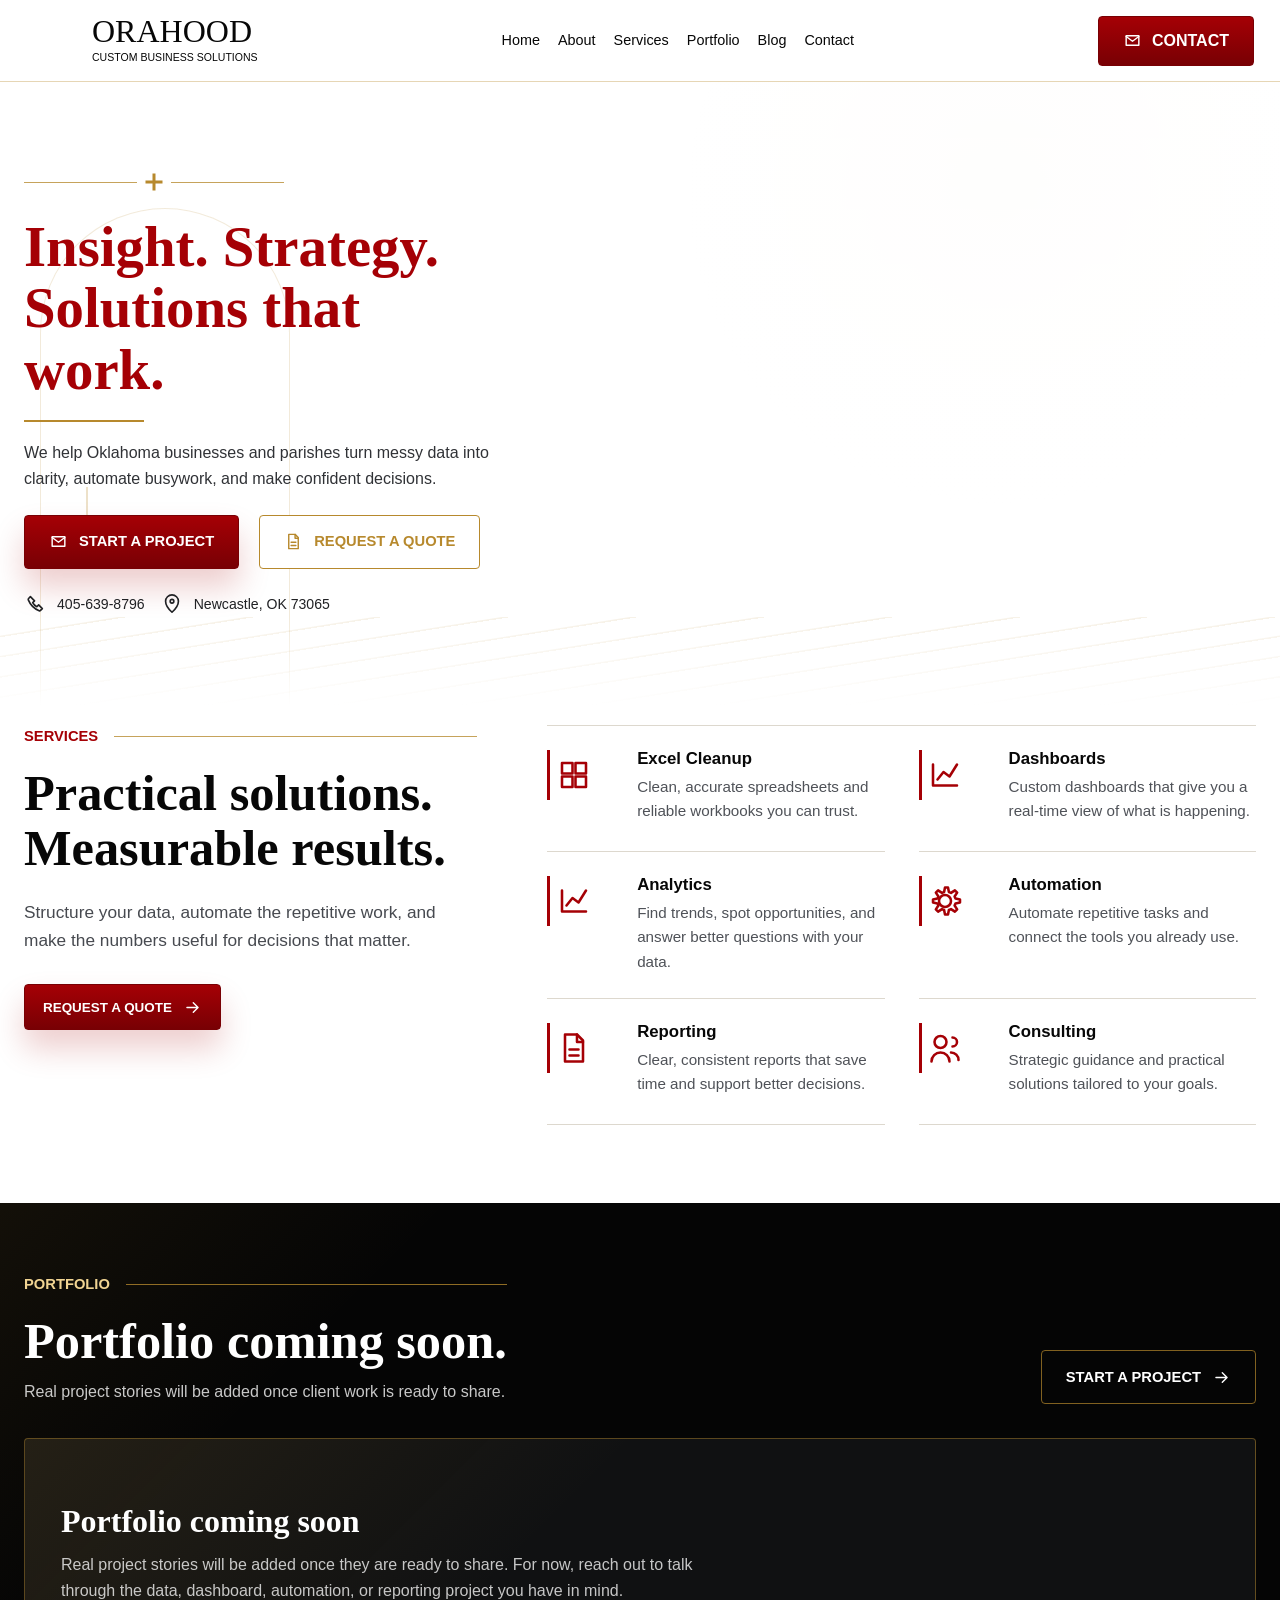
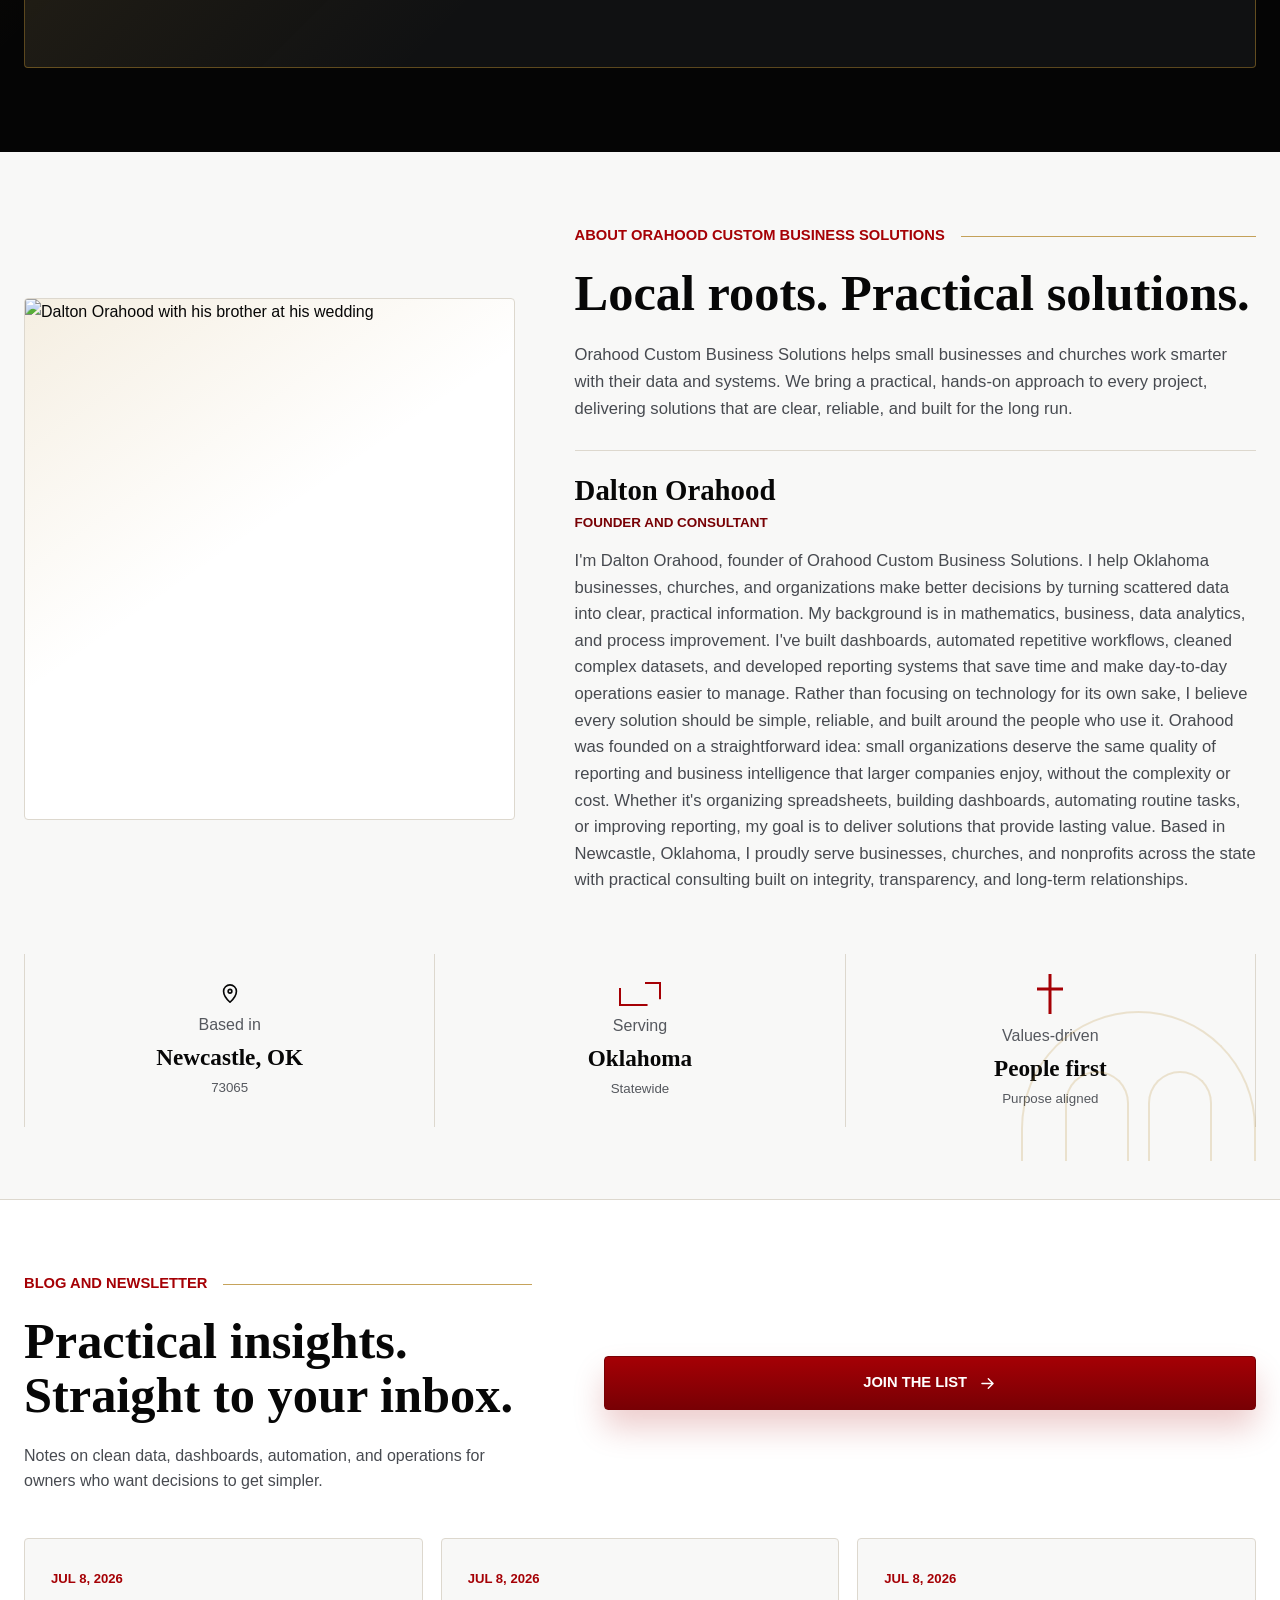
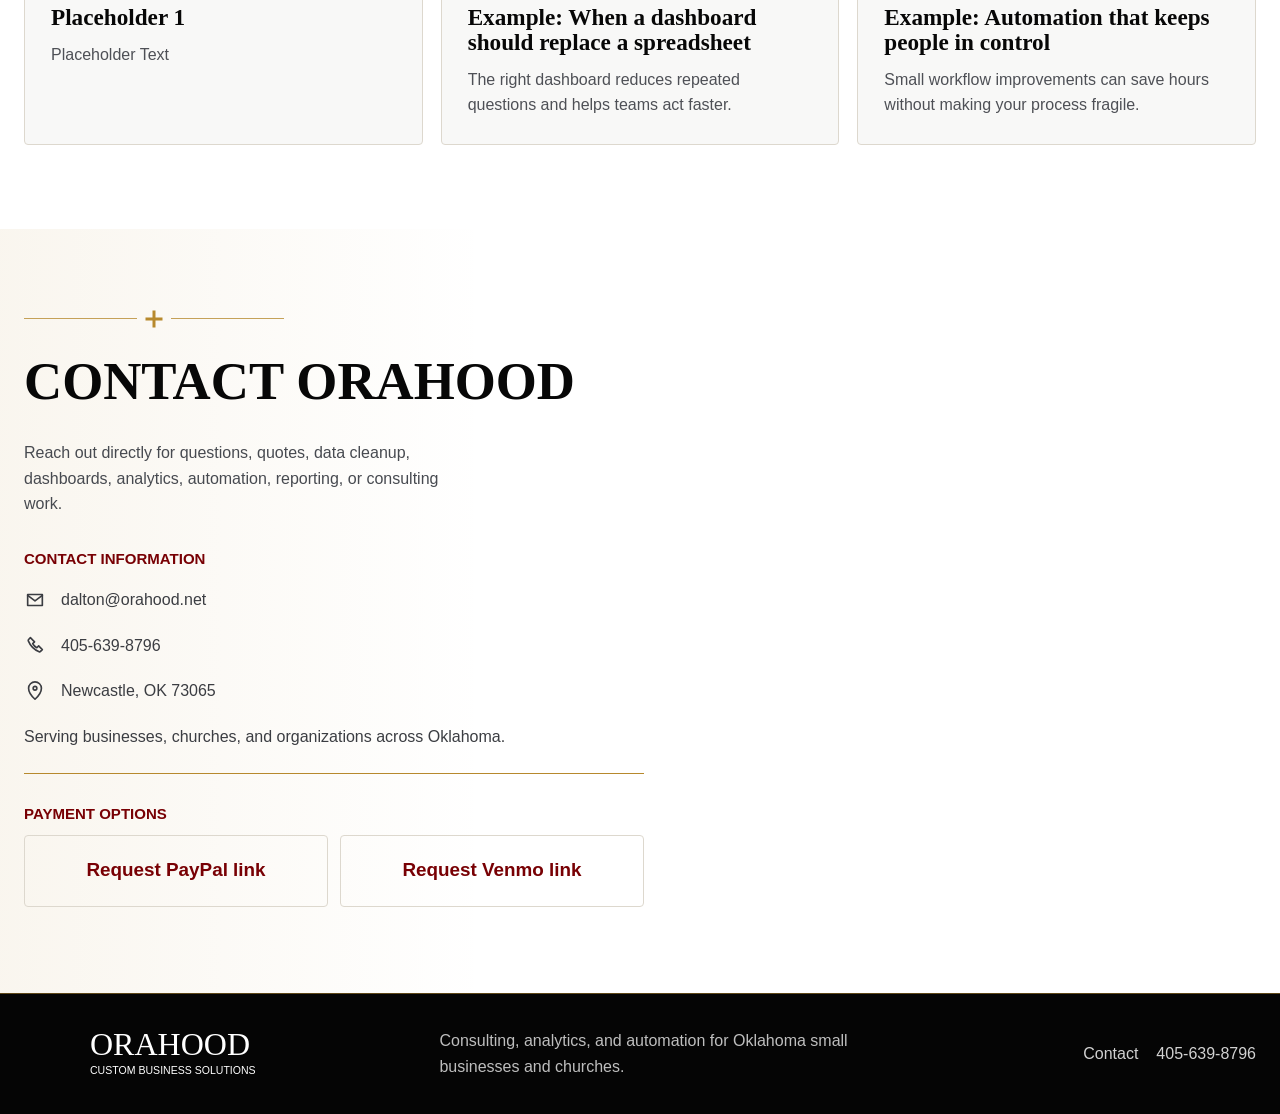
==== index.html @ d623a349 "Revise about section with new image and details Updated the about section to include a new image and" ====
<!doctype html>
<html lang="en">
  <head>
    <meta charset="utf-8">
    <meta name="viewport" content="width=device-width, initial-scale=1">
    <title>Orahood Custom Business Solutions</title>
    <meta
      name="description"
      content="Orahood Custom Business Solutions helps Oklahoma small businesses and parishes with Excel cleanup, dashboards, analytics, automation, and practical consulting."
    >
    <link rel="icon" type="image/png" href="orahood-logo.png">
    <link rel="stylesheet" href="styles.css">
  </head>
  <body>
    <svg class="icon-sprite" aria-hidden="true">
      <symbol id="icon-calendar" viewBox="0 0 24 24">
        <path d="M7 3v4M17 3v4M4 9h16M5 5h14a1 1 0 0 1 1 1v14a1 1 0 0 1-1 1H5a1 1 0 0 1-1-1V6a1 1 0 0 1 1-1Z"/>
      </symbol>
      <symbol id="icon-file" viewBox="0 0 24 24">
        <path d="M6 3h8l4 4v14H6V3Z"/>
        <path d="M14 3v5h4M9 13h6M9 17h6"/>
      </symbol>
      <symbol id="icon-mail" viewBox="0 0 24 24">
        <path d="M4 6h16v12H4V6Z"/>
        <path d="m4 7 8 6 8-6"/>
      </symbol>
      <symbol id="icon-phone" viewBox="0 0 24 24">
        <path d="M7 4 5 6c-.4.4-.5 1-.3 1.5 2.1 5.1 6.7 9.7 11.8 11.8.5.2 1.1.1 1.5-.3l2-2-4-4-2 2c-1.8-.9-3.6-2.7-4.5-4.5l2-2-4-4Z"/>
      </symbol>
      <symbol id="icon-map" viewBox="0 0 24 24">
        <path d="M12 21s7-6.3 7-12A7 7 0 0 0 5 9c0 5.7 7 12 7 12Z"/>
        <circle cx="12" cy="9" r="2"/>
      </symbol>
      <symbol id="icon-arrow" viewBox="0 0 24 24">
        <path d="M5 12h13M13 6l6 6-6 6"/>
      </symbol>
      <symbol id="icon-lock" viewBox="0 0 24 24">
        <path d="M7 10V8a5 5 0 0 1 10 0v2"/>
        <path d="M5 10h14v11H5V10Z"/>
      </symbol>
      <symbol id="icon-users" viewBox="0 0 24 24">
        <path d="M9 12a4 4 0 1 0 0-8 4 4 0 0 0 0 8ZM3 21a6 6 0 0 1 12 0"/>
        <path d="M17 11a3 3 0 1 0 0-6M16 15a5 5 0 0 1 5 5"/>
      </symbol>
      <symbol id="icon-chart" viewBox="0 0 24 24">
        <path d="M4 19V5M4 19h16"/>
        <path d="m7 15 4-5 4 3 5-8"/>
      </symbol>
      <symbol id="icon-grid" viewBox="0 0 24 24">
        <path d="M4 4h7v7H4V4ZM13 4h7v7h-7V4ZM4 13h7v7H4v-7ZM13 13h7v7h-7v-7Z"/>
      </symbol>
      <symbol id="icon-gear" viewBox="0 0 24 24">
        <path d="M12 8a4 4 0 1 0 0 8 4 4 0 0 0 0-8Z"/>
        <path d="M4 13v-2l3-.6.6-1.4-1.7-2.6 1.5-1.5L10 6.6l1.4-.6L12 3h2l.6 3 1.4.6 2.6-1.7 1.5 1.5L18.4 9l.6 1.4 3 .6v2l-3 .6-.6 1.4 1.7 2.6-1.5 1.5L16 17.4l-1.4.6-.6 3h-2l-.6-3-1.4-.6-2.6 1.7-1.5-1.5L7.6 15 7 13.6 4 13Z"/>
      </symbol>
    </svg>

    <header class="site-header" data-header>
      <a class="brand" href="#home" aria-label="Orahood Custom Business Solutions home">
        <span class="brand-mark" aria-hidden="true"></span>
        <span class="brand-text">
          <span class="brand-name" data-content="brand.name">Orahood</span>
          <span class="brand-subtitle" data-content="brand.subtitle">Custom Business Solutions</span>
        </span>
      </a>
      <button class="nav-toggle" type="button" aria-label="Open navigation" aria-expanded="false" aria-controls="primaryNav">
        <span></span>
        <span></span>
        <span></span>
      </button>
      <nav id="primaryNav" class="primary-nav" aria-label="Primary navigation">
        <a href="#home">Home</a>
        <a href="#about">About</a>
        <a href="#services">Services</a>
        <a href="#portfolio">Portfolio</a>
        <a href="#blog">Blog</a>
        <a href="#contact">Contact</a>
      </nav>
      <div class="header-actions">
        <a class="header-cta" href="mailto:dalton@orahood.net?subject=Orahood%20website%20inquiry">
          <svg><use href="#icon-mail"></use></svg>
          <span>Contact</span>
        </a>
      </div>
    </header>

    <main>
      <section id="home" class="hero section-anchor">
        <div class="hero-ornament" aria-hidden="true"></div>
        <div class="section-shell hero-shell">
          <div class="hero-copy">
            <div class="cross-rule" aria-hidden="true"><span></span></div>
            <h1><span data-content="hero.titleLead">Insight. Strategy. Solutions that </span><span class="accent-word" data-content="hero.titleAccent">work.</span></h1>
            <p data-content="hero.body">
              We help Oklahoma businesses and parishes turn messy data into clarity,
              automate busywork, and make confident decisions.
            </p>
            <div class="hero-actions">
              <a class="button button-primary" href="mailto:dalton@orahood.net?subject=Orahood%20website%20inquiry">
                <svg><use href="#icon-mail"></use></svg>
                <span>Start a project</span>
              </a>
              <a class="button button-secondary" href="mailto:dalton@orahood.net?subject=Orahood%20quote%20request">
                <svg><use href="#icon-file"></use></svg>
                <span>Request a quote</span>
              </a>
            </div>
            <div class="contact-strip" aria-label="Contact summary">
              <a href="tel:+14056398796" data-phone-link>
                <svg><use href="#icon-phone"></use></svg>
                <span data-content="contact.phone">405-639-8796</span>
              </a>
              <span>
                <svg><use href="#icon-map"></use></svg>
                <span data-content="contact.location">Newcastle, OK 73065</span>
              </span>
            </div>
          </div>

        </div>
      </section>

      <section id="services" class="services section-anchor">
        <div class="section-shell split-intro">
          <div>
            <div class="section-line">
              <span data-content="services.label">Services</span>
            </div>
            <h2 data-content="services.heading">Practical solutions. Measurable results.</h2>
            <p data-content="services.body">
              Structure your data, automate the repetitive work, and make the numbers
              useful for decisions that matter.
            </p>
            <a class="button button-primary compact" href="mailto:dalton@orahood.net?subject=Orahood%20quote%20request">
              <span>Request a quote</span>
              <svg><use href="#icon-arrow"></use></svg>
            </a>
          </div>
          <div id="servicesList" class="service-list" aria-live="polite"></div>
        </div>
      </section>

      <section id="portfolio" class="portfolio section-anchor">
        <div class="section-shell">
          <div class="portfolio-head">
            <div>
              <div class="section-line on-dark">
                <span data-content="portfolio.label">Portfolio</span>
              </div>
              <h2 data-content="portfolio.heading">Portfolio coming soon.</h2>
              <p data-content="portfolio.body">Real project stories will be added once client work is ready to share.</p>
            </div>
            <a class="button button-ghost-dark" href="mailto:dalton@orahood.net?subject=Orahood%20project%20inquiry">
              <span>Start a project</span>
              <svg><use href="#icon-arrow"></use></svg>
            </a>
          </div>
          <div id="portfolioList" class="portfolio-list" aria-live="polite"></div>
        </div>
      </section>

     <section id="about" class="about section-anchor">
  <div class="section-shell about-shell">
    <div class="about-media">
      <div class="about-photo-card has-image">
        <img src="./about-us.jpg" alt="Dalton Orahood with his brother at his wedding">
        <div class="about-photo-placeholder" data-photo-placeholder>
          <span data-content="about.imagePlaceholder">Portrait coming soon</span>
        </div>
      </div>
    </div>
          <div class="about-copy">
            <div class="section-line">
              <span data-content="about.label">About Orahood Custom Business Solutions</span>
            </div>
            <h2 data-content="about.heading">Local roots. Practical solutions.</h2>
            <p data-content="about.intro">
              Orahood Custom Business Solutions helps small businesses and churches work
              smarter with their data and systems. We bring a practical, hands-on approach
              to every project, delivering solutions that are clear, reliable, and built
              for the long run.
            </p>
            <div class="bio-panel">
              <h3 data-content="about.bioName">Dalton Orahood</h3>
              <strong data-content="about.bioTitle">Founder and consultant</strong>
              <p data-content="about.bio">
                I'm Dalton Orahood, founder of Orahood Custom Business Solutions. I help Oklahoma businesses, churches, and organizations make better decisions by turning scattered data into clear, practical information.
My background is in mathematics, business, data analytics, and process improvement. I've built dashboards, automated repetitive workflows, cleaned complex datasets, and developed reporting systems that save time and make day-to-day operations easier to manage. Rather than focusing on technology for its own sake, I believe every solution should be simple, reliable, and built around the people who use it.
Orahood was founded on a straightforward idea: small organizations deserve the same quality of reporting and business intelligence that larger companies enjoy, without the complexity or cost. Whether it's organizing spreadsheets, building dashboards, automating routine tasks, or improving reporting, my goal is to deliver solutions that provide lasting value.
Based in Newcastle, Oklahoma, I proudly serve businesses, churches, and nonprofits across the state with practical consulting built on integrity, transparency, and long-term relationships.
              </p>
            </div>
          </div>
          <div class="about-facts">
            <article>
              <svg><use href="#icon-map"></use></svg>
              <span data-content="about.factOneLabel">Based in</span>
              <strong data-content="about.factOneValue">Newcastle, OK</strong>
              <small data-content="about.factOneDetail">73065</small>
            </article>
            <article>
              <span class="ok-outline" aria-hidden="true"></span>
              <span data-content="about.factTwoLabel">Serving</span>
              <strong data-content="about.factTwoValue">Oklahoma</strong>
              <small data-content="about.factTwoDetail">Statewide</small>
            </article>
            <article>
              <span class="cross-icon" aria-hidden="true"></span>
              <span data-content="about.factThreeLabel">Values-driven</span>
              <strong data-content="about.factThreeValue">People first</strong>
              <small data-content="about.factThreeDetail">Purpose aligned</small>
            </article>
          </div>
          <div class="chapel-line" aria-hidden="true"></div>
        </div>
      </section>

      <section id="blog" class="blog section-anchor">
        <div class="section-shell blog-shell">
          <div class="blog-intro">
            <div class="section-line">
              <span data-content="blog.label">Blog and newsletter</span>
            </div>
            <h2 data-content="blog.heading">Practical insights. Straight to your inbox.</h2>
            <p data-content="blog.body">
              Notes on clean data, dashboards, automation, and operations for owners
              who want decisions to get simpler.
            </p>
          </div>
          <a class="button button-primary newsletter-link" href="mailto:dalton@orahood.net?subject=Orahood%20newsletter%20signup">
            <span>Join the list</span>
            <svg><use href="#icon-arrow"></use></svg>
          </a>
          <div id="blogList" class="blog-list" aria-live="polite"></div>
        </div>
      </section>

      <section id="contact" class="contact section-anchor">
        <div class="section-shell contact-shell">
          <div class="contact-heading">
            <div class="cross-rule" aria-hidden="true"><span></span></div>
            <h2>Contact Orahood</h2>
            <p>
              Reach out directly for questions, quotes, data cleanup, dashboards,
              analytics, automation, reporting, or consulting work.
            </p>
          </div>

          <div class="contact-grid simple-contact-grid">
            <aside class="contact-info">
              <h3 data-content="contact.infoTitle">Contact information</h3>
              <a href="mailto:dalton@orahood.net" data-email-link>
                <svg><use href="#icon-mail"></use></svg>
                <span data-content="contact.email">dalton@orahood.net</span>
              </a>
              <a href="tel:+14056398796" data-phone-link>
                <svg><use href="#icon-phone"></use></svg>
                <span data-content="contact.phone">405-639-8796</span>
              </a>
              <span>
                <svg><use href="#icon-map"></use></svg>
                <span data-content="contact.location">Newcastle, OK 73065</span>
              </span>
              <span class="statewide" data-content="contact.serviceArea">Serving businesses, churches, and organizations across Oklahoma.</span>
              <div class="payment-options">
                <h3 data-content="payment.heading">Payment options</h3>
                <a href="mailto:dalton@orahood.net?subject=PayPal%20payment%20link%20request">Request PayPal link</a>
                <a href="mailto:dalton@orahood.net?subject=Venmo%20payment%20link%20request">Request Venmo link</a>
              </div>
            </aside>
          </div>
        </div>
      </section>
    </main>

    <footer class="site-footer">
      <div class="section-shell footer-shell">
        <a class="brand footer-brand" href="#home">
          <span class="brand-mark" aria-hidden="true"></span>
          <span class="brand-text">
            <span class="brand-name" data-content="brand.name">Orahood</span>
            <span class="brand-subtitle" data-content="brand.subtitle">Custom Business Solutions</span>
          </span>
        </a>
        <p data-content="footer.text">Consulting, analytics, and automation for Oklahoma small businesses and churches.</p>
        <div class="footer-links">
          <a href="#contact">Contact</a>
          <a href="tel:+14056398796" data-phone-link data-content="contact.phone">405-639-8796</a>
        </div>
      </div>
    </footer>

    <script src="script.js"></script>
  </body>
</html>
---- styles.css ----
:root {
  --white: #ffffff;
  --paper: #f8f8f7;
  --ink: #070707;
  --muted: #606166;
  --soft: #ece9e2;
  --line: #ddd8ce;
  --red: #a50005;
  --red-dark: #780004;
  --gold: #b7892d;
  --gold-soft: #dbc189;
  --charcoal: #0d0f11;
  --shadow: 0 24px 60px rgba(8, 8, 8, 0.13);
  --serif: Georgia, "Times New Roman", serif;
  --sans: "Segoe UI", Arial, sans-serif;
  --header-height: 82px;
}

* {
  box-sizing: border-box;
}

html {
  scroll-behavior: smooth;
}

body {
  margin: 0;
  color: var(--ink);
  background: var(--white);
  font-family: var(--sans);
  font-size: 16px;
  line-height: 1.6;
  letter-spacing: 0;
}

body.nav-open {
  overflow: hidden;
}

img,
svg {
  display: block;
}

a {
  color: inherit;
  text-decoration: none;
}

button,
input,
select,
textarea {
  font: inherit;
  letter-spacing: 0;
}

button {
  cursor: pointer;
}

.icon-sprite {
  position: absolute;
  width: 0;
  height: 0;
  overflow: hidden;
}

.visually-hidden {
  position: absolute;
  width: 1px;
  height: 1px;
  padding: 0;
  margin: -1px;
  overflow: hidden;
  clip: rect(0, 0, 0, 0);
  white-space: nowrap;
  border: 0;
}

.hidden {
  display: none !important;
}

.section-shell {
  width: min(100% - 48px, 1380px);
  margin: 0 auto;
}

.section-anchor {
  scroll-margin-top: calc(var(--header-height) + 24px);
}

.site-header {
  position: sticky;
  top: 0;
  z-index: 50;
  min-height: var(--header-height);
  display: grid;
  grid-template-columns: auto 1fr auto;
  align-items: center;
  gap: 28px;
  padding: 12px 44px;
  background: rgba(255, 255, 255, 0.95);
  border-bottom: 1px solid rgba(183, 137, 45, 0.35);
  backdrop-filter: blur(18px);
}

.brand {
  display: inline-flex;
  align-items: center;
  gap: 14px;
  min-width: 0;
}

.brand-mark,
.login-logo {
  width: 52px;
  height: 52px;
  flex: 0 0 52px;
  background-image: url("assets/orahood-logo.png");
  background-repeat: no-repeat;
  background-size: 240% auto;
  background-position: center 8%;
}

.brand-text {
  display: grid;
  gap: 2px;
}

.brand-name {
  font-family: var(--serif);
  font-size: 2rem;
  line-height: 1;
  text-transform: uppercase;
}

.brand-subtitle {
  font-size: 0.66rem;
  color: var(--ink);
  text-transform: uppercase;
}

.primary-nav {
  display: flex;
  justify-content: center;
  align-items: center;
  gap: 32px;
  font-size: 0.95rem;
}

.primary-nav a {
  position: relative;
  padding: 10px 0;
}

.primary-nav .nav-login-link {
  display: none;
}

.primary-nav a::after {
  content: "";
  position: absolute;
  left: 0;
  right: 0;
  bottom: 5px;
  height: 2px;
  transform: scaleX(0);
  transform-origin: center;
  background: var(--red);
  transition: transform 160ms ease;
}

.primary-nav a:hover::after,
.primary-nav a.active::after {
  transform: scaleX(1);
}

.header-actions {
  display: inline-flex;
  align-items: center;
  justify-content: flex-end;
  gap: 12px;
}

.header-cta,
.header-login {
  display: inline-flex;
  align-items: center;
  justify-content: center;
  gap: 10px;
  min-height: 50px;
  padding: 0 24px;
  white-space: nowrap;
  border-radius: 4px;
  font-weight: 700;
  text-transform: uppercase;
}

.header-cta {
  color: var(--white);
  background: linear-gradient(180deg, var(--red), var(--red-dark));
  border: 1px solid var(--red-dark);
}

.header-login {
  color: var(--white);
  background: linear-gradient(180deg, #181a1d, #070707);
  border: 1px solid #070707;
}

.header-login.active-action {
  border-color: var(--gold);
}

.header-cta svg,
.header-login svg,
.nav-login-link svg,
.button svg {
  width: 19px;
  height: 19px;
  fill: none;
  stroke: currentColor;
  stroke-width: 1.8;
  stroke-linecap: round;
  stroke-linejoin: round;
}

.nav-toggle {
  display: none;
  width: 44px;
  height: 44px;
  padding: 0;
  border: 1px solid var(--line);
  border-radius: 4px;
  background: var(--white);
}

.nav-toggle span {
  width: 20px;
  height: 2px;
  display: block;
  margin: 5px auto;
  background: var(--ink);
}

.button {
  display: inline-flex;
  align-items: center;
  justify-content: center;
  gap: 11px;
  min-height: 54px;
  padding: 0 24px;
  border: 1px solid transparent;
  border-radius: 4px;
  font-size: 0.92rem;
  font-weight: 800;
  text-transform: uppercase;
  transition: transform 150ms ease, box-shadow 150ms ease, background 150ms ease, color 150ms ease;
}

.button:hover {
  transform: translateY(-1px);
}

.button-primary {
  color: var(--white);
  background: linear-gradient(180deg, var(--red), var(--red-dark));
  border-color: var(--red-dark);
  box-shadow: 0 18px 32px rgba(165, 0, 5, 0.2);
}

.button-secondary {
  color: var(--gold);
  background: var(--white);
  border-color: var(--gold);
}

.button-secondary:hover {
  color: var(--ink);
  border-color: var(--ink);
}

.button-ghost-dark {
  color: var(--white);
  background: transparent;
  border-color: rgba(183, 137, 45, 0.7);
}

.button-gold {
  color: var(--ink);
  background: linear-gradient(180deg, #d9b764, var(--gold));
  border-color: var(--gold);
}

.button.compact {
  min-height: 46px;
  padding: 0 18px;
  font-size: 0.84rem;
}

.button.full {
  width: 100%;
}

.hero {
  position: relative;
  overflow: hidden;
  min-height: 0;
  padding: 70px 0 86px;
  background:
    linear-gradient(180deg, rgba(255, 255, 255, 0.92), rgba(255, 255, 255, 1)),
    radial-gradient(circle at 78% 18%, rgba(183, 137, 45, 0.13), transparent 28%),
    var(--white);
}

.hero::after {
  content: "";
  position: absolute;
  left: 0;
  right: 0;
  bottom: 0;
  height: 88px;
  background:
    linear-gradient(180deg, transparent, var(--white)),
    repeating-linear-gradient(171deg, transparent 0 18px, rgba(183, 137, 45, 0.11) 19px 20px);
  pointer-events: none;
}

.hero-ornament {
  position: absolute;
  left: 40px;
  top: 126px;
  width: 250px;
  height: 510px;
  border: 1px solid rgba(183, 137, 45, 0.22);
  border-bottom-color: transparent;
  border-radius: 130px 130px 0 0;
  opacity: 0.8;
}

.hero-ornament::before,
.hero-ornament::after {
  content: "";
  position: absolute;
  background: rgba(183, 137, 45, 0.32);
}

.hero-ornament::before {
  left: 45px;
  bottom: 160px;
  width: 2px;
  height: 70px;
}

.hero-ornament::after {
  left: 15px;
  bottom: 192px;
  width: 62px;
  height: 2px;
}

.hero-shell {
  position: relative;
  z-index: 1;
  display: grid;
  grid-template-columns: minmax(0, 790px);
  align-items: start;
  gap: 0;
}

.hero-copy {
  padding: 16px 0 0 48px;
}

.cross-rule {
  display: flex;
  align-items: center;
  width: 260px;
  height: 28px;
  margin-bottom: 20px;
  color: var(--gold);
}

.cross-rule::before,
.cross-rule::after,
.section-line::after {
  content: "";
  height: 1px;
  background: currentColor;
  opacity: 0.78;
}

.cross-rule::before,
.cross-rule::after {
  flex: 1;
}

.cross-rule span {
  position: relative;
  width: 34px;
  height: 28px;
}

.cross-rule span::before,
.cross-rule span::after {
  content: "";
  position: absolute;
  left: 50%;
  top: 50%;
  transform: translate(-50%, -50%);
  background: currentColor;
}

.cross-rule span::before {
  width: 17px;
  height: 3px;
}

.cross-rule span::after {
  width: 3px;
  height: 17px;
}

h1,
h2,
h3 {
  margin: 0;
  color: var(--ink);
  font-family: var(--serif);
  font-weight: 700;
  line-height: 1.08;
}

h1 {
  max-width: 540px;
  font-size: 3.55rem;
}

h1::first-line {
  color: var(--ink);
}

h1 span,
.accent-word {
  color: var(--red);
}

h2 {
  font-size: 3.15rem;
}

h3 {
  font-size: 1.35rem;
}

.hero-copy h1::after {
  content: "";
  display: block;
  width: 120px;
  height: 2px;
  margin: 20px 0 0;
  background: var(--gold);
}

.hero-copy p {
  max-width: 550px;
  margin: 18px 0 0;
  color: #303236;
  font-size: 1rem;
  line-height: 1.65;
}

.hero-actions {
  display: flex;
  flex-wrap: wrap;
  gap: 20px;
  margin-top: 22px;
}

.contact-strip {
  display: flex;
  flex-wrap: nowrap;
  align-items: center;
  gap: 16px;
  width: auto;
  max-width: calc(100vw - 96px);
  margin-top: 20px;
}

.contact-strip a,
.contact-strip > span {
  display: inline-flex;
  align-items: center;
  gap: 11px;
  min-height: 30px;
  color: #202124;
  font-size: 0.88rem;
}

.contact-strip svg,
.contact-info svg,
.about-facts svg {
  width: 22px;
  height: 22px;
  fill: none;
  stroke: currentColor;
  stroke-width: 1.8;
  stroke-linecap: round;
  stroke-linejoin: round;
}

.dashboard-preview {
  display: grid;
  grid-template-columns: 170px 1fr;
  min-height: 470px;
  background: var(--white);
  border: 1px solid rgba(0, 0, 0, 0.09);
  border-radius: 4px;
  box-shadow: var(--shadow);
  overflow: hidden;
  transform: perspective(1800px) rotateY(-4deg) rotateX(1deg);
  transform-origin: center;
}

.dash-sidebar,
.admin-sidebar {
  color: var(--white);
  background:
    linear-gradient(165deg, rgba(255, 255, 255, 0.04), transparent 35%),
    var(--charcoal);
}

.dash-sidebar {
  padding: 24px 18px;
}

.dash-brand {
  display: flex;
  align-items: center;
  gap: 12px;
  margin-bottom: 26px;
  font-size: 0.78rem;
  line-height: 1.3;
  text-transform: uppercase;
}

.mini-shield {
  position: relative;
  width: 29px;
  height: 34px;
  display: inline-block;
  border: 2px solid var(--gold);
  border-top-color: var(--red);
  border-radius: 13px 13px 16px 16px;
  transform: skewY(-4deg);
}

.mini-shield::before,
.mini-shield::after {
  content: "";
  position: absolute;
  bottom: 6px;
  width: 5px;
  background: var(--gold);
}

.mini-shield::before {
  left: 8px;
  height: 12px;
}

.mini-shield::after {
  left: 16px;
  height: 19px;
}

.dash-nav,
.admin-tab {
  width: 100%;
  min-height: 37px;
  display: flex;
  align-items: center;
  padding: 0 14px;
  color: rgba(255, 255, 255, 0.82);
  background: transparent;
  border: 0;
  border-bottom: 1px solid rgba(255, 255, 255, 0.09);
  text-align: left;
}

.dash-nav.active,
.dash-nav:hover,
.admin-tab.active,
.admin-tab:hover {
  color: var(--white);
  background: linear-gradient(90deg, var(--red), rgba(165, 0, 5, 0.1));
}

.dash-main {
  padding: 20px;
  background:
    linear-gradient(180deg, rgba(248, 248, 247, 0.6), transparent),
    var(--white);
}

.dash-topline {
  display: flex;
  justify-content: space-between;
  gap: 18px;
  align-items: flex-start;
  margin-bottom: 24px;
}

.dash-topline strong {
  display: block;
  font-size: 1.1rem;
}

.dash-topline span {
  color: var(--muted);
  font-size: 0.87rem;
}

.date-select {
  min-height: 38px;
  display: inline-flex;
  align-items: center;
  padding: 0 14px;
  border: 1px solid var(--line);
  border-radius: 4px;
  font-size: 0.78rem;
}

.metric-grid {
  display: grid;
  grid-template-columns: repeat(4, 1fr);
  gap: 14px;
}

.metric-grid article,
.chart-panel,
.donut-panel,
.workspace-metrics article,
.admin-metrics article {
  background: var(--white);
  border: 1px solid var(--soft);
  border-radius: 4px;
}

.metric-grid article {
  min-height: 94px;
  padding: 13px;
}

.metric-grid span,
.metric-grid small {
  display: block;
  color: var(--muted);
  font-size: 0.8rem;
}

.metric-grid strong {
  display: block;
  margin: 8px 0 5px;
  font-size: 1.2rem;
  font-weight: 500;
}

.metric-grid small {
  color: var(--gold);
}

.dash-panels {
  display: grid;
  grid-template-columns: minmax(0, 1.25fr) minmax(230px, 0.75fr);
  gap: 16px;
  margin-top: 18px;
}

.chart-panel,
.donut-panel {
  min-height: 168px;
  padding: 16px;
}

.panel-title {
  margin-bottom: 12px;
  font-weight: 700;
}

.chart-panel svg {
  width: 100%;
  height: auto;
}

.chart-panel circle {
  fill: var(--white);
  stroke: var(--red);
  stroke-width: 2;
}

.grid-line {
  fill: none;
  stroke: #ececec;
  stroke-width: 1;
}

.trend-line,
.trend-muted {
  fill: none;
  stroke-linecap: round;
}

.trend-line {
  stroke: var(--red);
  stroke-width: 4;
}

.trend-muted {
  stroke: #b8b8b8;
  stroke-width: 2;
  stroke-dasharray: 4 7;
}

.donut-wrap {
  display: grid;
  grid-template-columns: 110px 1fr;
  gap: 18px;
  align-items: center;
}

.donut {
  width: 108px;
  height: 108px;
  border-radius: 50%;
  background: conic-gradient(var(--red) 0 42%, var(--gold) 42% 63%, #222 63% 75%, #c9c9c9 75% 100%);
  position: relative;
}

.donut::after {
  content: "";
  position: absolute;
  inset: 28px;
  background: var(--white);
  border-radius: 50%;
}

.donut-wrap ul {
  display: grid;
  gap: 8px;
  margin: 0;
  padding: 0;
  list-style: none;
  color: #3c3e42;
  font-size: 0.82rem;
}

.red-dot,
.gold-dot,
.black-dot {
  width: 8px;
  height: 8px;
  display: inline-block;
  margin-right: 6px;
  border-radius: 50%;
}

.red-dot {
  background: var(--red);
}

.gold-dot {
  background: var(--gold);
}

.black-dot {
  background: #222;
}

.services {
  padding: 20px 0 78px;
  background: var(--white);
}

.split-intro {
  display: grid;
  grid-template-columns: minmax(330px, 0.78fr) minmax(560px, 1.22fr);
  gap: 70px;
  align-items: start;
}

.section-line {
  display: grid;
  grid-template-columns: auto 1fr;
  align-items: center;
  gap: 16px;
  margin-bottom: 18px;
  color: var(--gold);
}

.section-line span {
  color: var(--red);
  font-size: 0.92rem;
  font-weight: 800;
  text-transform: uppercase;
}

.section-line.on-dark {
  color: var(--gold);
}

.section-line.on-dark span {
  color: #f1d492;
}

.split-intro p,
.portfolio-head p,
.about-copy p,
.blog-intro p,
.contact-heading p,
.form-panel p,
.login-panel p {
  color: #474a50;
}

.split-intro p {
  max-width: 540px;
  margin: 24px 0 30px;
  font-size: 1.08rem;
}

.service-list {
  display: grid;
  grid-template-columns: 1fr 1fr;
  gap: 0 34px;
  border-top: 1px solid var(--line);
}

.service-item {
  min-height: 126px;
  display: grid;
  grid-template-columns: 70px 1fr;
  gap: 20px;
  padding: 24px 0;
  border-bottom: 1px solid var(--line);
}

.service-icon {
  width: 50px;
  height: 50px;
  display: grid;
  place-items: center;
  color: var(--red);
  border-left: 3px solid var(--red);
}

.service-icon svg {
  width: 36px;
  height: 36px;
  fill: none;
  stroke: currentColor;
  stroke-width: 1.7;
  stroke-linecap: round;
  stroke-linejoin: round;
}

.service-item h3 {
  margin-bottom: 7px;
  font-family: var(--sans);
  font-size: 1.05rem;
  font-weight: 800;
}

.service-item p {
  margin: 0;
  color: #4f5258;
  font-size: 0.95rem;
}

.portfolio {
  padding: 70px 0 84px;
  color: var(--white);
  background:
    linear-gradient(135deg, rgba(183, 137, 45, 0.08), transparent 25%),
    #050505;
}

.portfolio h2,
.portfolio h3,
.portal h2,
.portal h3 {
  color: var(--white);
}

.portfolio-head,
.portal-head {
  display: flex;
  justify-content: space-between;
  gap: 28px;
  align-items: end;
  margin-bottom: 34px;
}

.portfolio-head p {
  max-width: 520px;
  margin: 10px 0 0;
  color: rgba(255, 255, 255, 0.78);
}

.portfolio-list {
  display: grid;
  grid-template-columns: repeat(4, 1fr);
  gap: 18px;
}

.portfolio-list.is-empty {
  grid-template-columns: 1fr;
}

.portfolio-empty {
  min-height: 230px;
  display: grid;
  align-content: center;
  justify-items: start;
  gap: 14px;
  padding: 36px;
  border: 1px solid rgba(183, 137, 45, 0.45);
  border-radius: 4px;
  background:
    linear-gradient(135deg, rgba(183, 137, 45, 0.12), transparent 42%),
    #101112;
}

.portfolio-empty h3 {
  color: var(--white);
  font-size: 2rem;
}

.portfolio-empty p {
  max-width: 680px;
  margin: 0;
  color: rgba(255, 255, 255, 0.76);
}

.portfolio-item {
  min-height: 292px;
  display: grid;
  grid-template-rows: 135px 1fr;
  overflow: hidden;
  background: #111;
  border: 1px solid rgba(183, 137, 45, 0.45);
  border-radius: 4px;
}

.project-visual {
  position: relative;
  overflow: hidden;
  background: var(--paper);
}

.project-visual::before {
  content: "";
  position: absolute;
  inset: 16px;
  border: 1px solid rgba(0, 0, 0, 0.12);
}

.visual-sheet,
.visual-dashboard,
.visual-scorecard,
.visual-workflow {
  position: absolute;
  inset: 24px;
}

.visual-sheet {
  background:
    repeating-linear-gradient(0deg, transparent 0 18px, rgba(0, 0, 0, 0.1) 19px 20px),
    repeating-linear-gradient(90deg, transparent 0 46px, rgba(0, 0, 0, 0.09) 47px 48px),
    linear-gradient(90deg, #e7f0df 0 18%, #fff 18% 100%);
}

.visual-dashboard {
  background:
    radial-gradient(circle at 25% 70%, #2f9c91 0 8px, transparent 9px),
    linear-gradient(90deg, var(--red) 0 18%, transparent 18%),
    linear-gradient(180deg, #f9fbfb 0 28%, #ffffff 28%);
}

.visual-scorecard {
  display: grid;
  grid-template-columns: repeat(2, 1fr);
  gap: 10px;
}

.visual-scorecard span {
  border: 1px solid #cfd6d0;
  background: linear-gradient(180deg, #ffffff, #eef4f0);
}

.visual-workflow {
  background:
    linear-gradient(90deg, transparent 10%, rgba(183, 137, 45, 0.42) 10% 12%, transparent 12%),
    linear-gradient(0deg, transparent 43%, rgba(183, 137, 45, 0.42) 43% 45%, transparent 45%);
}

.visual-workflow span {
  position: absolute;
  width: 42px;
  height: 42px;
  border: 2px solid #6bbfbd;
  border-radius: 4px;
  background: #fff;
}

.visual-workflow span:nth-child(1) {
  top: 8px;
  left: 10px;
}

.visual-workflow span:nth-child(2) {
  top: 8px;
  right: 12px;
}

.visual-workflow span:nth-child(3) {
  bottom: 7px;
  left: 45%;
  border-color: var(--red);
}

.project-copy {
  padding: 24px;
}

.project-copy h3 {
  max-width: 220px;
  margin-bottom: 12px;
  font-size: 1.55rem;
}

.project-copy h3::before {
  content: "";
  display: block;
  width: 44px;
  height: 2px;
  margin-bottom: 14px;
  background: var(--gold);
}

.project-copy p {
  margin: 0 0 18px;
  color: rgba(255, 255, 255, 0.75);
  font-size: 0.92rem;
}

.project-link {
  color: var(--red);
  font-size: 1.4rem;
}

.about {
  position: relative;
  overflow: hidden;
  padding: 72px 0;
  background: var(--paper);
  border-bottom: 1px solid var(--line);
}

.about-shell {
  position: relative;
  display: grid;
  grid-template-columns: minmax(300px, 0.72fr) minmax(460px, 1fr);
  gap: 60px;
  align-items: center;
}

.about-media {
  min-width: 0;
}

.about-photo-card {
  position: relative;
  min-height: 520px;
  overflow: hidden;
  background:
    linear-gradient(145deg, rgba(183, 137, 45, 0.14), transparent 46%),
    var(--white);
  border: 1px solid var(--line);
  border-radius: 4px;
}

.about-photo-card img {
  width: 100%;
  height: 100%;
  min-height: 520px;
  object-fit: cover;
}

.about-photo-placeholder {
  position: absolute;
  inset: 24px;
  display: grid;
  place-items: center;
  color: var(--gold);
  border: 1px dashed rgba(183, 137, 45, 0.7);
  text-align: center;
  text-transform: uppercase;
  font-weight: 900;
}

.about-photo-card.has-image .about-photo-placeholder {
  display: none;
}

.about-copy p {
  max-width: 700px;
  margin: 22px 0 0;
  font-size: 1.04rem;
}

.bio-panel {
  margin-top: 28px;
  padding: 24px 0 0;
  border-top: 1px solid var(--line);
}

.bio-panel h3 {
  font-size: 1.8rem;
}

.bio-panel strong {
  display: block;
  margin-top: 6px;
  color: var(--red-dark);
  font-family: var(--sans);
  text-transform: uppercase;
  font-size: 0.84rem;
}

.bio-panel p {
  margin-top: 14px;
}

.about-facts {
  grid-column: 1 / -1;
  display: grid;
  grid-template-columns: repeat(3, 1fr);
  border-left: 1px solid var(--line);
}

.about-facts article {
  min-height: 170px;
  display: grid;
  align-content: center;
  justify-items: center;
  gap: 7px;
  padding: 18px;
  text-align: center;
  border-right: 1px solid var(--line);
}

.about-facts span,
.about-facts small {
  color: #55585e;
}

.about-facts strong {
  font-family: var(--serif);
  font-size: 1.45rem;
  line-height: 1.1;
}

.ok-outline {
  width: 42px;
  height: 24px;
  border: 2px solid var(--red);
  clip-path: polygon(0 25%, 62% 25%, 62% 0, 100% 0, 100% 72%, 68% 72%, 68% 100%, 0 100%);
}

.cross-icon {
  position: relative;
  width: 34px;
  height: 44px;
  display: block;
}

.cross-icon::before,
.cross-icon::after {
  content: "";
  position: absolute;
  left: 50%;
  top: 50%;
  transform: translate(-50%, -50%);
  background: var(--red);
}

.cross-icon::before {
  width: 3px;
  height: 40px;
}

.cross-icon::after {
  width: 26px;
  height: 3px;
  top: 38%;
}

.chapel-line {
  position: absolute;
  right: 0;
  bottom: -34px;
  width: 235px;
  height: 150px;
  opacity: 0.2;
  border: 2px solid var(--gold);
  border-bottom: 0;
  border-radius: 120px 120px 0 0;
}

.chapel-line::before,
.chapel-line::after {
  content: "";
  position: absolute;
  bottom: 0;
  border: 2px solid var(--gold);
  border-bottom: 0;
}

.chapel-line::before {
  left: 42px;
  width: 60px;
  height: 88px;
  border-radius: 38px 38px 0 0;
}

.chapel-line::after {
  right: 42px;
  width: 60px;
  height: 88px;
  border-radius: 38px 38px 0 0;
}

.blog {
  padding: 72px 0 84px;
  background: var(--white);
}

.blog-shell {
  display: grid;
  grid-template-columns: minmax(360px, 0.78fr) minmax(520px, 1fr);
  gap: 44px 72px;
  align-items: center;
}

.blog-intro p {
  max-width: 650px;
  margin: 20px 0 0;
}

.newsletter-form {
  display: grid;
  grid-template-columns: minmax(260px, 1fr) auto;
  gap: 0;
  align-items: start;
}

.newsletter-form input {
  min-height: 58px;
  padding: 0 18px;
  border: 1px solid var(--line);
  border-right: 0;
  border-radius: 4px 0 0 4px;
  background: var(--white);
}

.newsletter-form .button {
  min-height: 58px;
  border-radius: 0 4px 4px 0;
}

.newsletter-form .form-status {
  grid-column: 1 / -1;
}

.blog-list {
  grid-column: 1 / -1;
  display: grid;
  grid-template-columns: repeat(3, 1fr);
  gap: 18px;
}

.blog-card {
  min-height: 190px;
  padding: 26px;
  border: 1px solid var(--line);
  border-radius: 4px;
  background: var(--paper);
}

.blog-card time {
  color: var(--red);
  font-size: 0.82rem;
  font-weight: 800;
  text-transform: uppercase;
}

.blog-card h3 {
  margin: 14px 0 12px;
  font-size: 1.45rem;
}

.blog-card p {
  margin: 0;
  color: #4e5056;
}

.contact {
  padding: 76px 0 86px;
  background:
    linear-gradient(90deg, rgba(183, 137, 45, 0.08), transparent 38%),
    var(--white);
}

.contact-shell {
  display: grid;
  grid-template-columns: 1fr;
  gap: 34px;
}

.contact-heading {
  position: relative;
  max-width: 760px;
}

.contact-heading h2 {
  text-transform: uppercase;
  font-size: 3.3rem;
}

.contact-heading p {
  max-width: 450px;
  margin: 30px 0 0;
}

.contact-heading::after {
  display: none;
}

.contact-grid {
  display: grid;
  grid-template-columns: minmax(260px, 1fr) minmax(260px, 1fr) minmax(240px, 0.78fr);
  gap: 30px;
  min-width: 0;
}

.simple-contact-grid {
  grid-template-columns: minmax(280px, 620px);
}

.form-panel,
.login-panel,
.contact-info,
.client-workspace,
.admin-workspace {
  border-radius: 4px;
}

.form-panel {
  display: grid;
  gap: 16px;
  min-width: 0;
}

.form-panel h3,
.contact-info h3 {
  color: var(--red-dark);
  font-family: var(--sans);
  font-size: 0.94rem;
  font-weight: 900;
  text-transform: uppercase;
}

.field-row {
  display: grid;
  grid-template-columns: 1fr 1fr;
  gap: 12px;
}

label {
  display: grid;
  gap: 7px;
}

label span {
  color: #4d5055;
  font-size: 0.82rem;
  font-weight: 700;
}

input,
select,
textarea {
  width: 100%;
  min-height: 48px;
  padding: 12px 14px;
  color: var(--ink);
  background: var(--white);
  border: 1px solid var(--line);
  border-radius: 4px;
  outline: none;
}

textarea {
  resize: vertical;
}

input:focus,
select:focus,
textarea:focus {
  border-color: var(--gold);
  box-shadow: 0 0 0 3px rgba(183, 137, 45, 0.16);
}

.form-status {
  min-height: 24px;
  margin: 0;
  color: var(--red-dark);
  font-size: 0.88rem;
}

.contact-info {
  display: grid;
  gap: 20px;
  align-content: start;
  padding-left: 28px;
  border-left: 1px solid var(--line);
  min-width: 0;
}

.simple-contact-grid .contact-info {
  padding-left: 0;
  border-left: 0;
}

.contact-info a,
.contact-info > span {
  display: grid;
  grid-template-columns: 24px 1fr;
  gap: 13px;
  align-items: center;
  color: #3b3d42;
}

.statewide {
  padding-bottom: 24px;
  border-bottom: 1px solid var(--gold);
}

.contact-info > .statewide {
  display: block;
}

.payment-options {
  display: grid;
  grid-template-columns: 1fr 1fr;
  gap: 12px;
  padding-top: 12px;
}

.contact-direct-actions {
  display: grid;
  gap: 12px;
}

.payment-options h3 {
  grid-column: 1 / -1;
}

.payment-options a {
  grid-template-columns: 1fr;
  gap: 0;
  min-height: 72px;
  display: grid;
  place-items: center;
  padding: 12px 14px;
  color: var(--red-dark);
  border: 1px solid var(--line);
  border-radius: 4px;
  font-size: 1.18rem;
  font-weight: 900;
  line-height: 1;
  text-align: center;
}

.portal {
  padding: 74px 0 86px;
  color: var(--white);
  background:
    linear-gradient(135deg, rgba(183, 137, 45, 0.14), transparent 34%),
    #050505;
}

.portal-static {
  min-height: calc(100vh - var(--header-height));
  padding: 82px 0 96px;
  color: var(--white);
  background:
    linear-gradient(135deg, rgba(183, 137, 45, 0.14), transparent 34%),
    #050505;
}

.portal-static-shell {
  display: grid;
  grid-template-columns: minmax(0, 1fr) minmax(300px, 0.62fr);
  gap: 54px;
  align-items: center;
}

.portal-static-copy p {
  max-width: 760px;
  margin: 24px 0 0;
  color: rgba(255, 255, 255, 0.78);
  font-size: 1.08rem;
}

.portal-static-actions {
  display: flex;
  flex-wrap: wrap;
  gap: 16px;
  margin-top: 30px;
}

.portal-static-note {
  padding: 30px;
  color: var(--ink);
  background: var(--paper);
  border: 1px solid rgba(183, 137, 45, 0.55);
  border-radius: 4px;
}

.portal-static-note h2 {
  font-size: 1.6rem;
}

.portal-static-note p {
  margin: 14px 0 0;
  color: #4d5055;
}

.portal-head {
  align-items: center;
}

.login-title {
  color: var(--white);
  font-size: 3.4rem;
}

.login-title::first-line {
  color: var(--white);
}

.login-grid {
  display: grid;
  grid-template-columns: 1fr 1fr;
  gap: 22px;
}

.single-login {
  max-width: 620px;
  grid-template-columns: 1fr;
}

.compact-panel {
  min-height: 0;
}

.login-panel {
  min-height: 430px;
  display: grid;
  align-content: center;
  gap: 18px;
  padding: 48px;
  color: var(--ink);
  background:
    linear-gradient(180deg, rgba(255, 255, 255, 0.92), rgba(255, 255, 255, 0.96)),
    var(--white);
  border: 1px solid var(--line);
}

.login-panel h3 {
  color: var(--red-dark);
  text-align: center;
}

.login-panel h2 {
  color: var(--red-dark);
  text-align: center;
  font-size: 1.35rem;
}

.login-panel p {
  margin: -8px 0 4px;
  text-align: center;
}

.login-logo {
  justify-self: center;
  width: 64px;
  height: 64px;
  flex-basis: 64px;
}

.staff-panel {
  color: var(--white);
  background:
    linear-gradient(145deg, rgba(183, 137, 45, 0.12), transparent 45%),
    #101112;
  border-color: rgba(183, 137, 45, 0.65);
}

.staff-panel h3 {
  color: var(--gold);
}

.staff-panel h2 {
  color: var(--gold);
}

.staff-panel p,
.staff-panel label span,
.staff-panel .forgot-link {
  color: rgba(255, 255, 255, 0.78);
}

.staff-panel input {
  color: var(--white);
  background: #141618;
  border-color: rgba(183, 137, 45, 0.45);
}

.forgot-link {
  justify-self: center;
  color: var(--red-dark);
  font-size: 0.88rem;
}

.text-button {
  padding: 0;
  background: transparent;
  border: 0;
  text-decoration: underline;
}

.login-status {
  text-align: center;
}

.client-workspace {
  display: grid;
  grid-template-columns: 1fr 320px;
  gap: 20px;
  color: var(--ink);
}

.workspace-main,
.workspace-side,
.admin-main {
  background: var(--paper);
  border: 1px solid var(--line);
  border-radius: 4px;
}

.workspace-main,
.workspace-side {
  padding: 28px;
}

.workspace-main h3,
.workspace-side h3,
.admin-main h3 {
  color: var(--ink);
}

.workspace-main h2,
.workspace-side h2,
.admin-main h2 {
  color: var(--ink);
  font-size: 1.35rem;
}

.workspace-metrics,
.admin-metrics {
  display: grid;
  grid-template-columns: repeat(4, 1fr);
  gap: 14px;
  margin: 20px 0;
}

.workspace-metrics article,
.admin-metrics article {
  padding: 18px;
}

.workspace-metrics span,
.admin-metrics span {
  display: block;
  color: var(--muted);
  font-size: 0.82rem;
}

.workspace-metrics strong,
.admin-metrics strong {
  font-size: 2rem;
}

.timeline {
  display: grid;
  gap: 12px;
}

.timeline article {
  padding: 18px 0;
  border-top: 1px solid var(--line);
}

.timeline span {
  color: var(--red-dark);
  font-weight: 800;
}

.timeline p {
  margin: 6px 0 0;
  color: #55585e;
}

.workspace-side {
  display: grid;
  align-content: start;
  gap: 12px;
}

.admin-workspace {
  display: grid;
  grid-template-columns: 230px 1fr;
  min-height: 560px;
  overflow: hidden;
  color: var(--ink);
  background: var(--white);
  border: 1px solid rgba(183, 137, 45, 0.5);
}

.admin-sidebar {
  padding: 24px 16px;
}

.admin-main {
  min-width: 0;
  padding: 30px;
  background: #f4f5f5;
  border: 0;
}

.admin-panel {
  display: none;
}

.admin-panel.active {
  display: block;
}

.admin-form,
.admin-actions {
  display: grid;
  grid-template-columns: 1fr 1.4fr auto;
  gap: 10px;
  margin: 18px 0;
}

.admin-actions {
  grid-template-columns: auto auto 1fr;
}

.admin-help {
  max-width: 780px;
  margin: 12px 0 0;
  color: #565960;
}

.content-editor {
  display: grid;
  gap: 18px;
  margin-top: 20px;
}

.content-group {
  display: grid;
  gap: 12px;
  padding: 18px;
  background: var(--white);
  border: 1px solid var(--line);
  border-radius: 4px;
}

.content-group h3 {
  color: var(--red-dark);
  font-family: var(--sans);
  font-size: 0.94rem;
  text-transform: uppercase;
}

.content-field {
  display: grid;
  gap: 7px;
}

.content-field textarea {
  min-height: 112px;
}

.content-editor .admin-actions {
  margin: 0;
}

.admin-subsection {
  display: grid;
  gap: 12px;
  margin-top: 20px;
}

.admin-subsection h3 {
  color: var(--red-dark);
  font-family: var(--sans);
  font-size: 0.95rem;
  text-transform: uppercase;
}

.admin-list {
  display: grid;
  gap: 10px;
}

.admin-list article {
  display: grid;
  grid-template-columns: 1fr auto;
  gap: 12px;
  align-items: center;
  padding: 14px 16px;
  background: var(--white);
  border: 1px solid var(--line);
  border-radius: 4px;
}

.admin-list article.editable-record {
  grid-template-columns: 1fr;
}

.record-fields {
  display: grid;
  grid-template-columns: minmax(180px, 0.7fr) minmax(220px, 1fr);
  gap: 10px;
}

.record-actions {
  display: flex;
  flex-wrap: wrap;
  gap: 10px;
}

.record-meta {
  display: grid;
  gap: 3px;
}

.admin-list strong {
  display: block;
}

.admin-list span {
  color: var(--muted);
  font-size: 0.9rem;
}

.remove-button {
  min-height: 34px;
  padding: 0 12px;
  color: var(--red-dark);
  background: var(--white);
  border: 1px solid var(--line);
  border-radius: 4px;
  font-size: 0.78rem;
  font-weight: 800;
  text-transform: uppercase;
}

.save-button {
  min-height: 34px;
  padding: 0 12px;
  color: var(--white);
  background: var(--red-dark);
  border: 1px solid var(--red-dark);
  border-radius: 4px;
  font-size: 0.78rem;
  font-weight: 800;
  text-transform: uppercase;
}

.status-success {
  color: #17612d;
}

.status-error {
  color: var(--red-dark);
}

.site-footer {
  padding: 34px 0;
  background: #050505;
  color: var(--white);
  border-top: 1px solid rgba(183, 137, 45, 0.5);
}

.footer-shell {
  display: flex;
  align-items: center;
  justify-content: space-between;
  gap: 24px;
}

.footer-brand .brand-name,
.footer-brand .brand-subtitle {
  color: var(--white);
}

.site-footer p {
  max-width: 460px;
  margin: 0;
  color: rgba(255, 255, 255, 0.74);
}

.footer-links {
  display: flex;
  flex-wrap: wrap;
  gap: 18px;
  color: rgba(255, 255, 255, 0.82);
}

@media (prefers-reduced-motion: reduce) {
  *,
  *::before,
  *::after {
    scroll-behavior: auto !important;
    transition: none !important;
  }
}

@media (max-width: 1280px) {
  .site-header {
    gap: 18px;
    padding: 12px 26px;
  }

  .primary-nav {
    gap: 18px;
    font-size: 0.9rem;
  }

  .hero-shell {
    grid-template-columns: minmax(390px, 0.78fr) minmax(540px, 1.22fr);
    gap: 38px;
  }

  .hero-copy {
    padding-left: 0;
  }

  .dashboard-preview {
    transform: none;
  }

}

@media (max-width: 900px) {
  .contact-grid {
    grid-template-columns: 1fr;
  }

  .contact-info {
    padding-left: 0;
    border-left: 0;
    border-top: 1px solid var(--line);
    padding-top: 28px;
  }
}

@media (max-width: 1180px) {
  .site-header {
    gap: 12px;
    padding: 10px 18px;
  }

  .brand-mark {
    width: 44px;
    height: 44px;
    flex-basis: 44px;
  }

  .brand-name {
    font-size: 1.45rem;
  }

  .brand-subtitle {
    font-size: 0.54rem;
  }

  .primary-nav {
    gap: 12px;
    font-size: 0.84rem;
  }

  .header-cta,
  .header-login {
    min-height: 44px;
    padding: 0 14px;
    font-size: 0.8rem;
  }
}

@media (max-width: 1080px) {
  :root {
    --header-height: 76px;
  }

  .site-header {
    grid-template-columns: auto auto;
  }

  .brand-name {
    font-size: 1.6rem;
  }

  .brand-subtitle {
    font-size: 0.58rem;
  }

  .nav-toggle {
    display: block;
    justify-self: end;
  }

  .primary-nav,
  .header-actions {
    display: none;
  }

  .primary-nav.open {
    position: fixed;
    left: 16px;
    right: 16px;
    top: calc(var(--header-height) + 10px);
    z-index: 60;
    display: grid;
    gap: 0;
    padding: 12px;
    background: var(--white);
    border: 1px solid var(--line);
    box-shadow: var(--shadow);
  }

  .primary-nav.open a {
    min-height: 48px;
    display: flex;
    align-items: center;
    border-bottom: 1px solid var(--soft);
  }

  .primary-nav.open .nav-login-link {
    display: inline-flex;
    justify-content: center;
    gap: 10px;
    margin-top: 10px;
    color: var(--white);
    background: linear-gradient(180deg, var(--red), var(--red-dark));
    border: 1px solid var(--red-dark);
    border-radius: 4px;
    font-weight: 800;
    text-transform: uppercase;
  }

  .primary-nav.open .nav-login-link::after {
    display: none;
  }

  .hero-shell {
    grid-template-columns: 1fr;
  }

  .split-intro,
  .about-shell,
  .blog-shell,
  .portal-static-shell {
    grid-template-columns: 1fr;
  }

  .portfolio-list,
  .blog-list {
    grid-template-columns: 1fr 1fr;
  }

  .about-photo-card,
  .about-photo-card img {
    min-height: 420px;
  }

  .about-facts {
    border-top: 1px solid var(--line);
    border-left: 0;
  }

  .admin-workspace,
  .client-workspace {
    grid-template-columns: 1fr;
  }

  .admin-sidebar {
    display: grid;
    grid-template-columns: repeat(3, 1fr);
    gap: 8px;
  }

  .admin-sidebar .dash-brand {
    grid-column: 1 / -1;
    margin-bottom: 8px;
  }
}

@media (max-width: 780px) {
  .section-shell {
    width: min(100% - 32px, 1380px);
  }

  .site-header {
    padding: 10px 16px;
  }

  .brand-mark {
    width: 44px;
    height: 44px;
    flex-basis: 44px;
  }

  .brand-name {
    font-size: 1.35rem;
  }

  .hero {
    padding: 46px 0 40px;
  }

  .hero-ornament {
    display: none;
  }

  .hero-copy {
    padding-left: 0;
  }

  h1 {
    font-size: 3rem;
  }

  h2,
  .contact-heading h2 {
    font-size: 2.25rem;
  }

  .hero-copy p {
    font-size: 1.05rem;
  }

  .contact-strip {
    flex-wrap: wrap;
    width: auto;
    max-width: 100%;
  }

  .dashboard-preview {
    grid-template-columns: 1fr;
    min-height: 0;
  }

  .dash-sidebar {
    display: none;
  }

  .dash-main {
    padding: 20px;
  }

  .metric-grid,
  .dash-panels,
  .service-list,
  .portfolio-list,
  .about-facts,
  .blog-list,
  .login-grid,
  .workspace-metrics,
  .admin-metrics,
  .newsletter-form,
  .field-row,
  .payment-options {
    grid-template-columns: 1fr;
  }

  .newsletter-form input,
  .newsletter-form .button {
    border-radius: 4px;
    border-right: 1px solid var(--line);
  }

  .portfolio-head,
  .portal-head,
  .footer-shell {
    align-items: flex-start;
    flex-direction: column;
  }

  .login-panel {
    padding: 30px 22px;
  }

  .admin-sidebar,
  .admin-form,
  .admin-actions,
  .record-fields {
    grid-template-columns: 1fr;
  }

  .admin-main {
    padding: 20px;
  }
}

@media (max-width: 520px) {
  .brand-text {
    max-width: 190px;
  }

  .brand-name {
    font-size: 1.08rem;
  }

  .brand-subtitle {
    font-size: 0.5rem;
  }

  .cross-rule {
    width: 210px;
  }

  h1 {
    font-size: 2.55rem;
  }

  h2,
  .contact-heading h2 {
    font-size: 2rem;
  }

  .hero-actions,
  .contact-strip,
  .portal-static-actions {
    display: grid;
    grid-template-columns: 1fr;
  }

  .button {
    width: 100%;
  }

  .dash-topline,
  .contact-info a,
  .contact-info > span,
  .admin-list article {
    grid-template-columns: 1fr;
  }
}
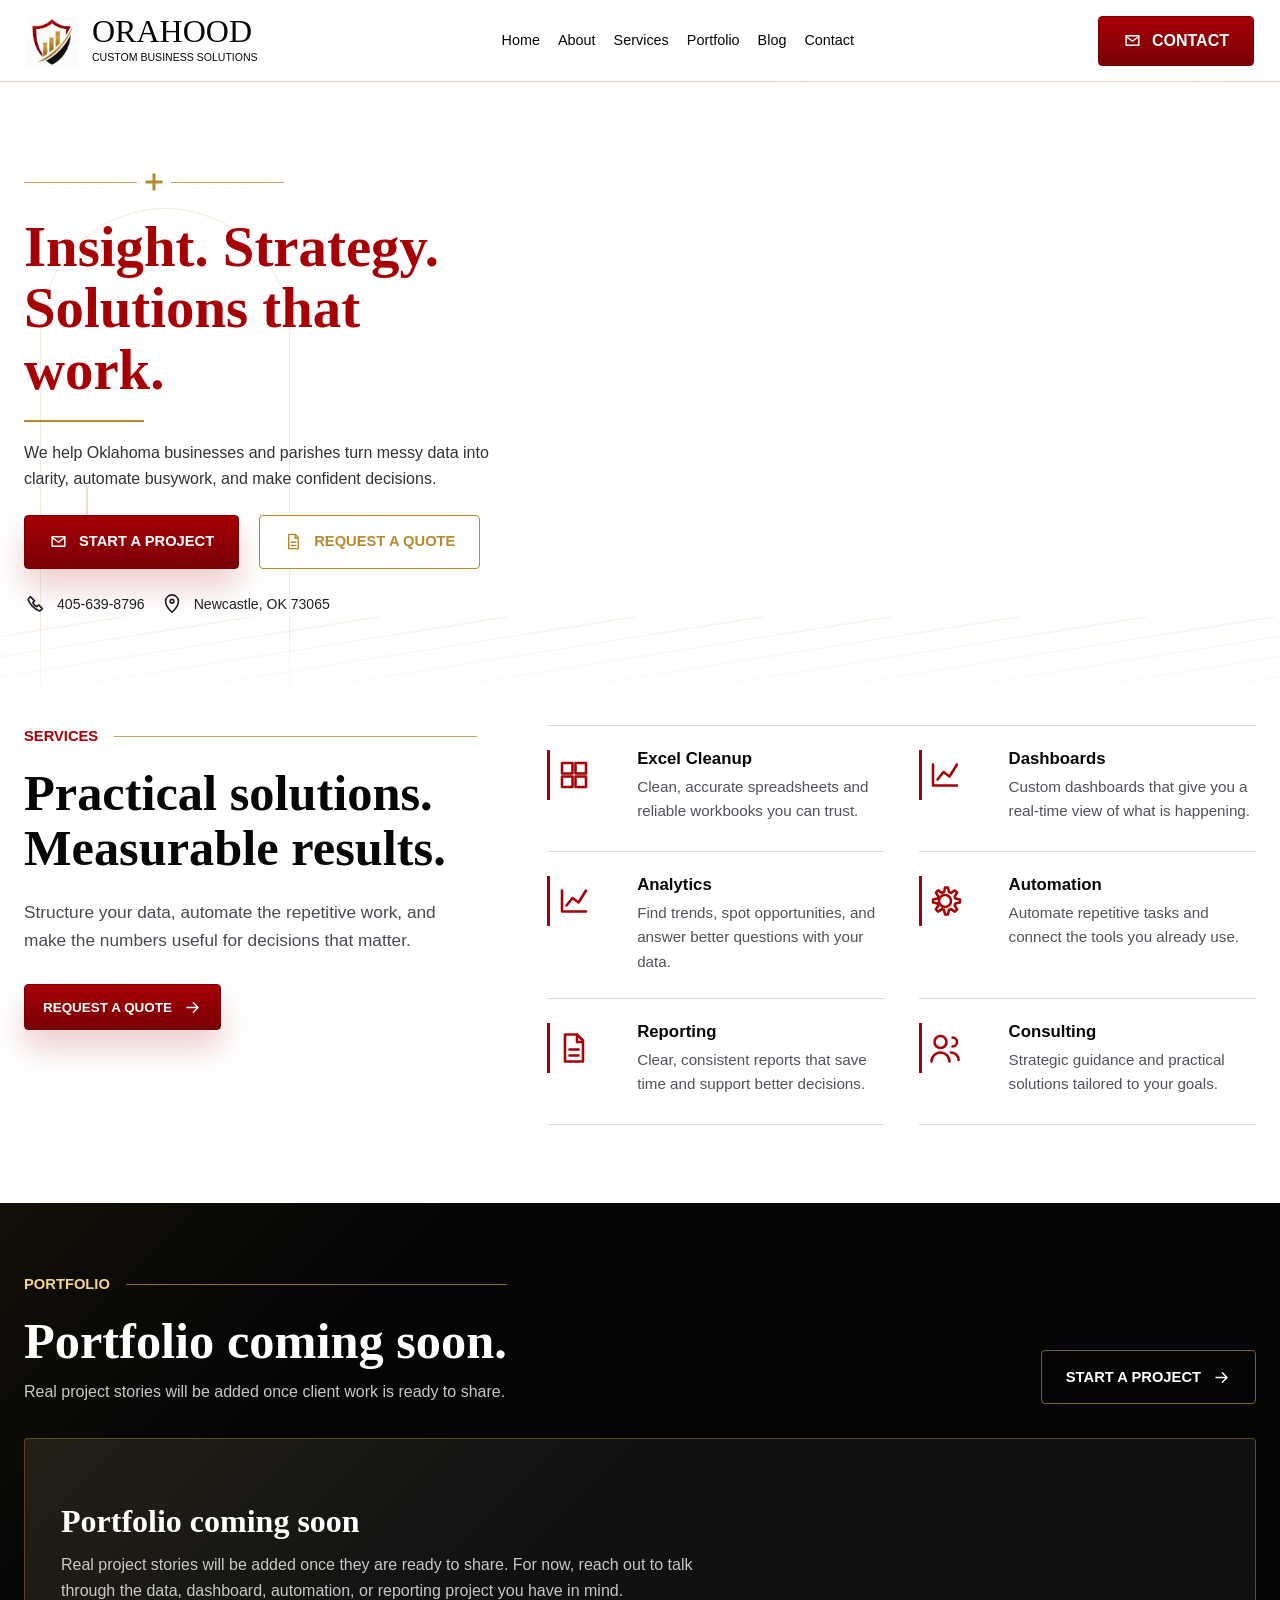
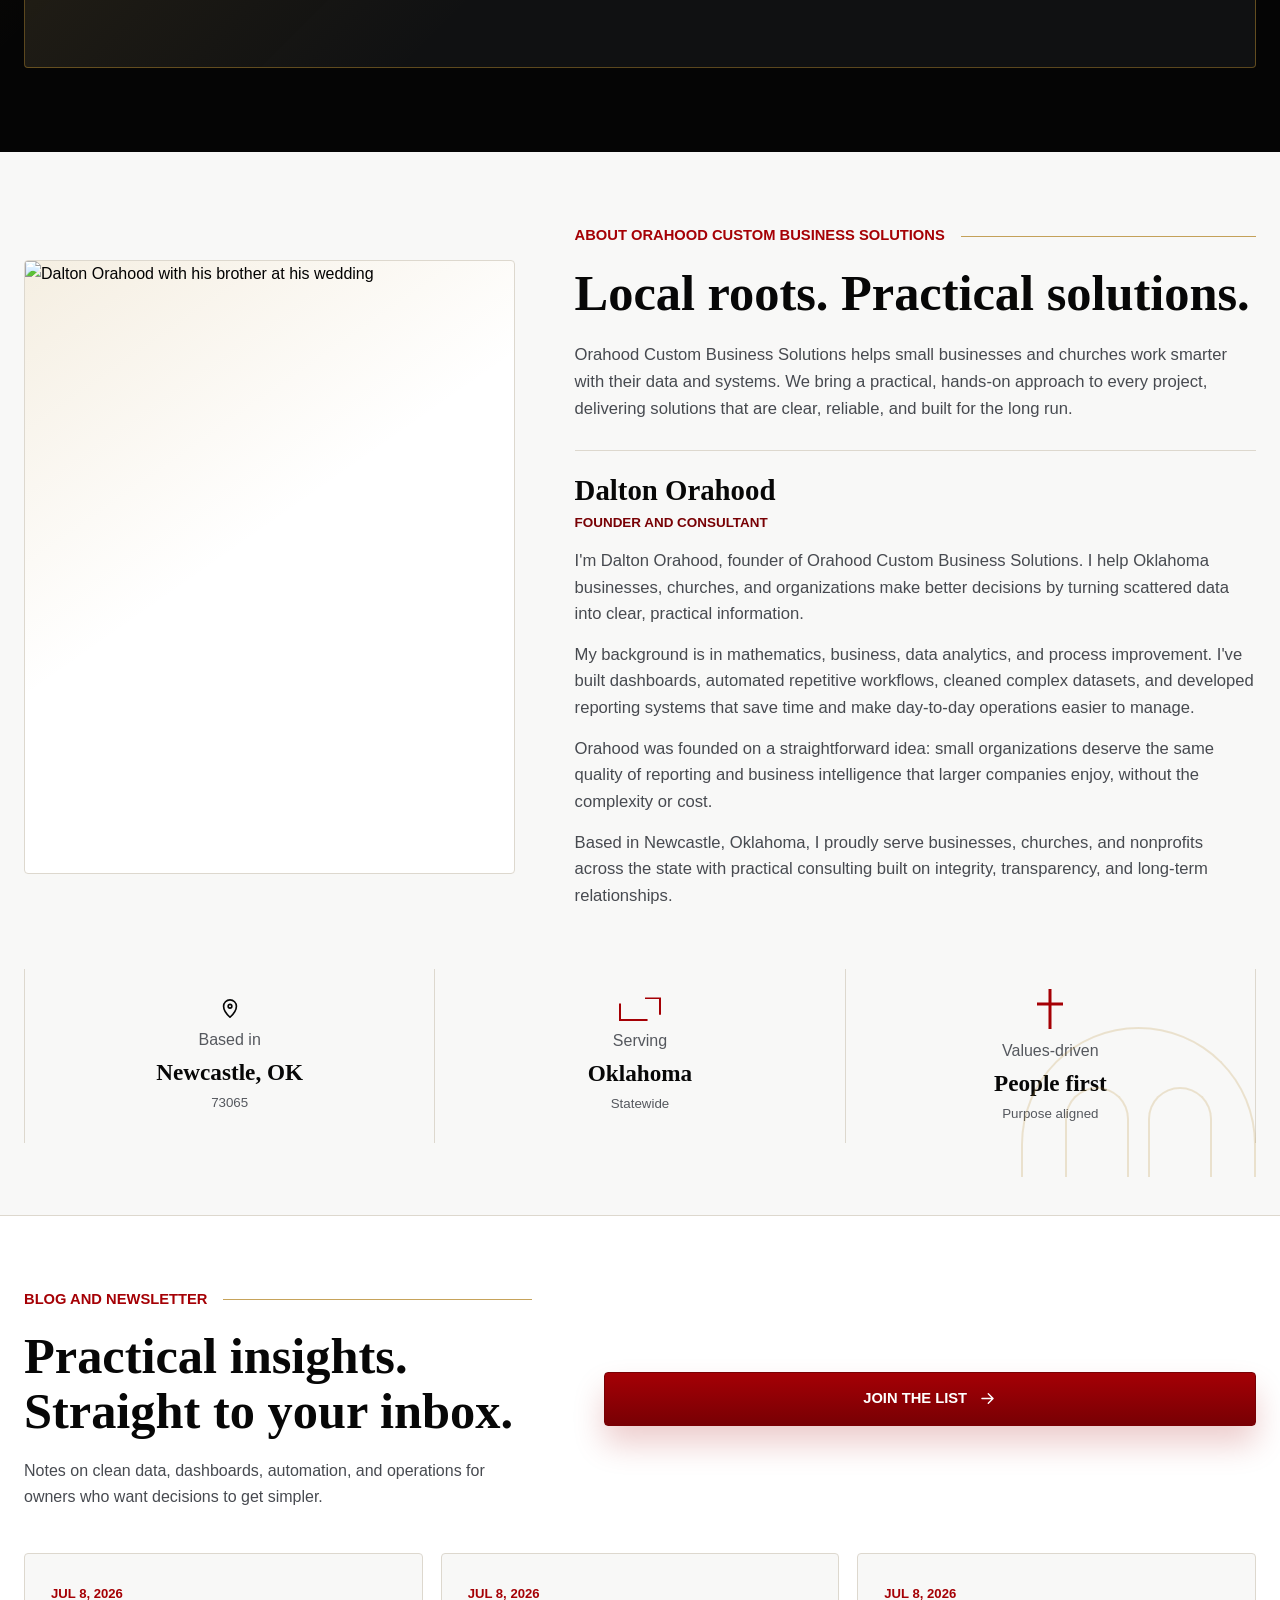
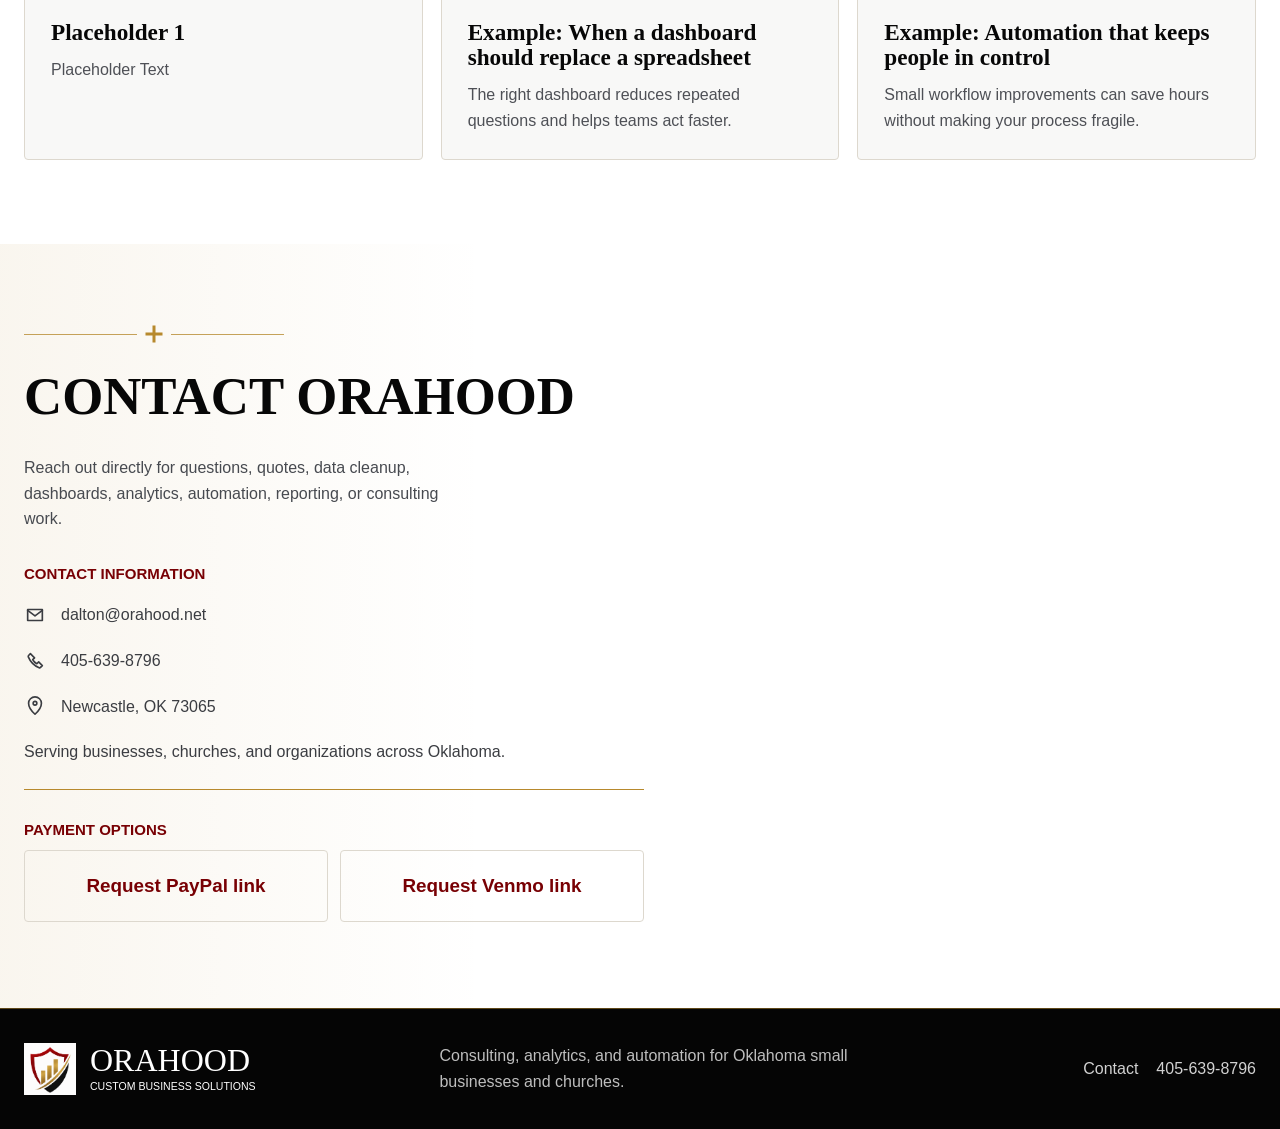
==== commit 58b1dce6: "Refactor biography section into multiple paragraphs Reformatted biography text into multiple paragra" ====
--- a/index.html
+++ b/index.html
@@ -184,11 +184,27 @@
               <h3 data-content="about.bioName">Dalton Orahood</h3>
               <strong data-content="about.bioTitle">Founder and consultant</strong>
               <p data-content="about.bio">
-                I'm Dalton Orahood, founder of Orahood Custom Business Solutions. I help Oklahoma businesses, churches, and organizations make better decisions by turning scattered data into clear, practical information.
-My background is in mathematics, business, data analytics, and process improvement. I've built dashboards, automated repetitive workflows, cleaned complex datasets, and developed reporting systems that save time and make day-to-day operations easier to manage. Rather than focusing on technology for its own sake, I believe every solution should be simple, reliable, and built around the people who use it.
-Orahood was founded on a straightforward idea: small organizations deserve the same quality of reporting and business intelligence that larger companies enjoy, without the complexity or cost. Whether it's organizing spreadsheets, building dashboards, automating routine tasks, or improving reporting, my goal is to deliver solutions that provide lasting value.
-Based in Newcastle, Oklahoma, I proudly serve businesses, churches, and nonprofits across the state with practical consulting built on integrity, transparency, and long-term relationships.
-              </p>
+                <p>
+    I'm Dalton Orahood, founder of Orahood Custom Business Solutions. I help Oklahoma businesses,
+    churches, and organizations make better decisions by turning scattered data into clear,
+    practical information.
+  </p>
+
+  <p>
+    My background is in mathematics, business, data analytics, and process improvement. I've built
+    dashboards, automated repetitive workflows, cleaned complex datasets, and developed reporting
+    systems that save time and make day-to-day operations easier to manage.
+  </p>
+
+  <p>
+    Orahood was founded on a straightforward idea: small organizations deserve the same quality of
+    reporting and business intelligence that larger companies enjoy, without the complexity or cost.
+  </p>
+
+  <p>
+    Based in Newcastle, Oklahoma, I proudly serve businesses, churches, and nonprofits across the
+    state with practical consulting built on integrity, transparency, and long-term relationships.
+  </p>
             </div>
           </div>
           <div class="about-facts">
--- a/styles.css
+++ b/styles.css
@@ -119,7 +119,7 @@
   width: 52px;
   height: 52px;
   flex: 0 0 52px;
-  background-image: url("assets/orahood-logo.png");
+  background-image: url("./orahood-logo.png");
   background-repeat: no-repeat;
   background-size: 240% auto;
   background-position: center 8%;
@@ -1084,7 +1084,7 @@
 
 .about-photo-card {
   position: relative;
-  min-height: 520px;
+  aspect-ratio: 4 / 5;
   overflow: hidden;
   background:
     linear-gradient(145deg, rgba(183, 137, 45, 0.14), transparent 46%),
@@ -1094,10 +1094,13 @@
 }
 
 .about-photo-card img {
+  display: block;
   width: 100%;
   height: 100%;
-  min-height: 520px;
+  min-height: 0;
   object-fit: cover;
+  object-position: center center;
+  filter: brightness(1.08) contrast(1.04) saturate(1.04);
 }
 
 .about-photo-placeholder {
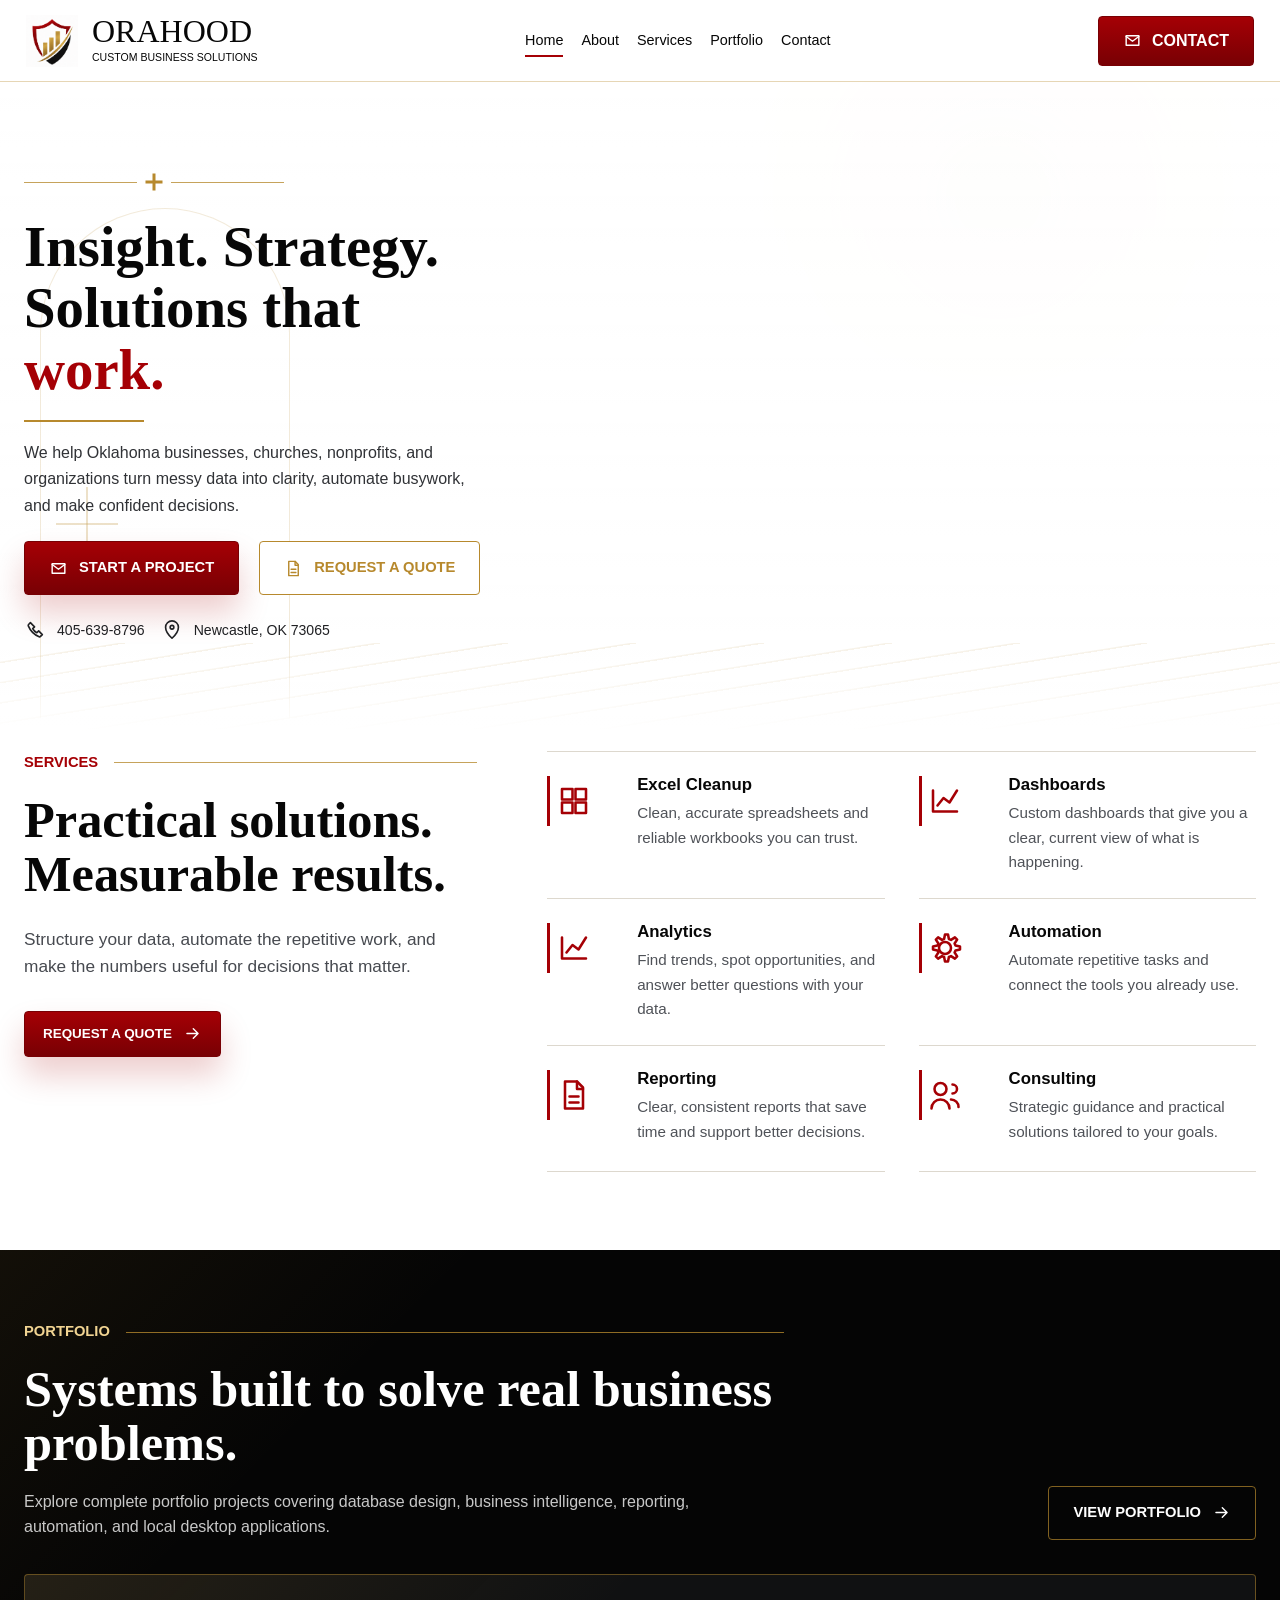
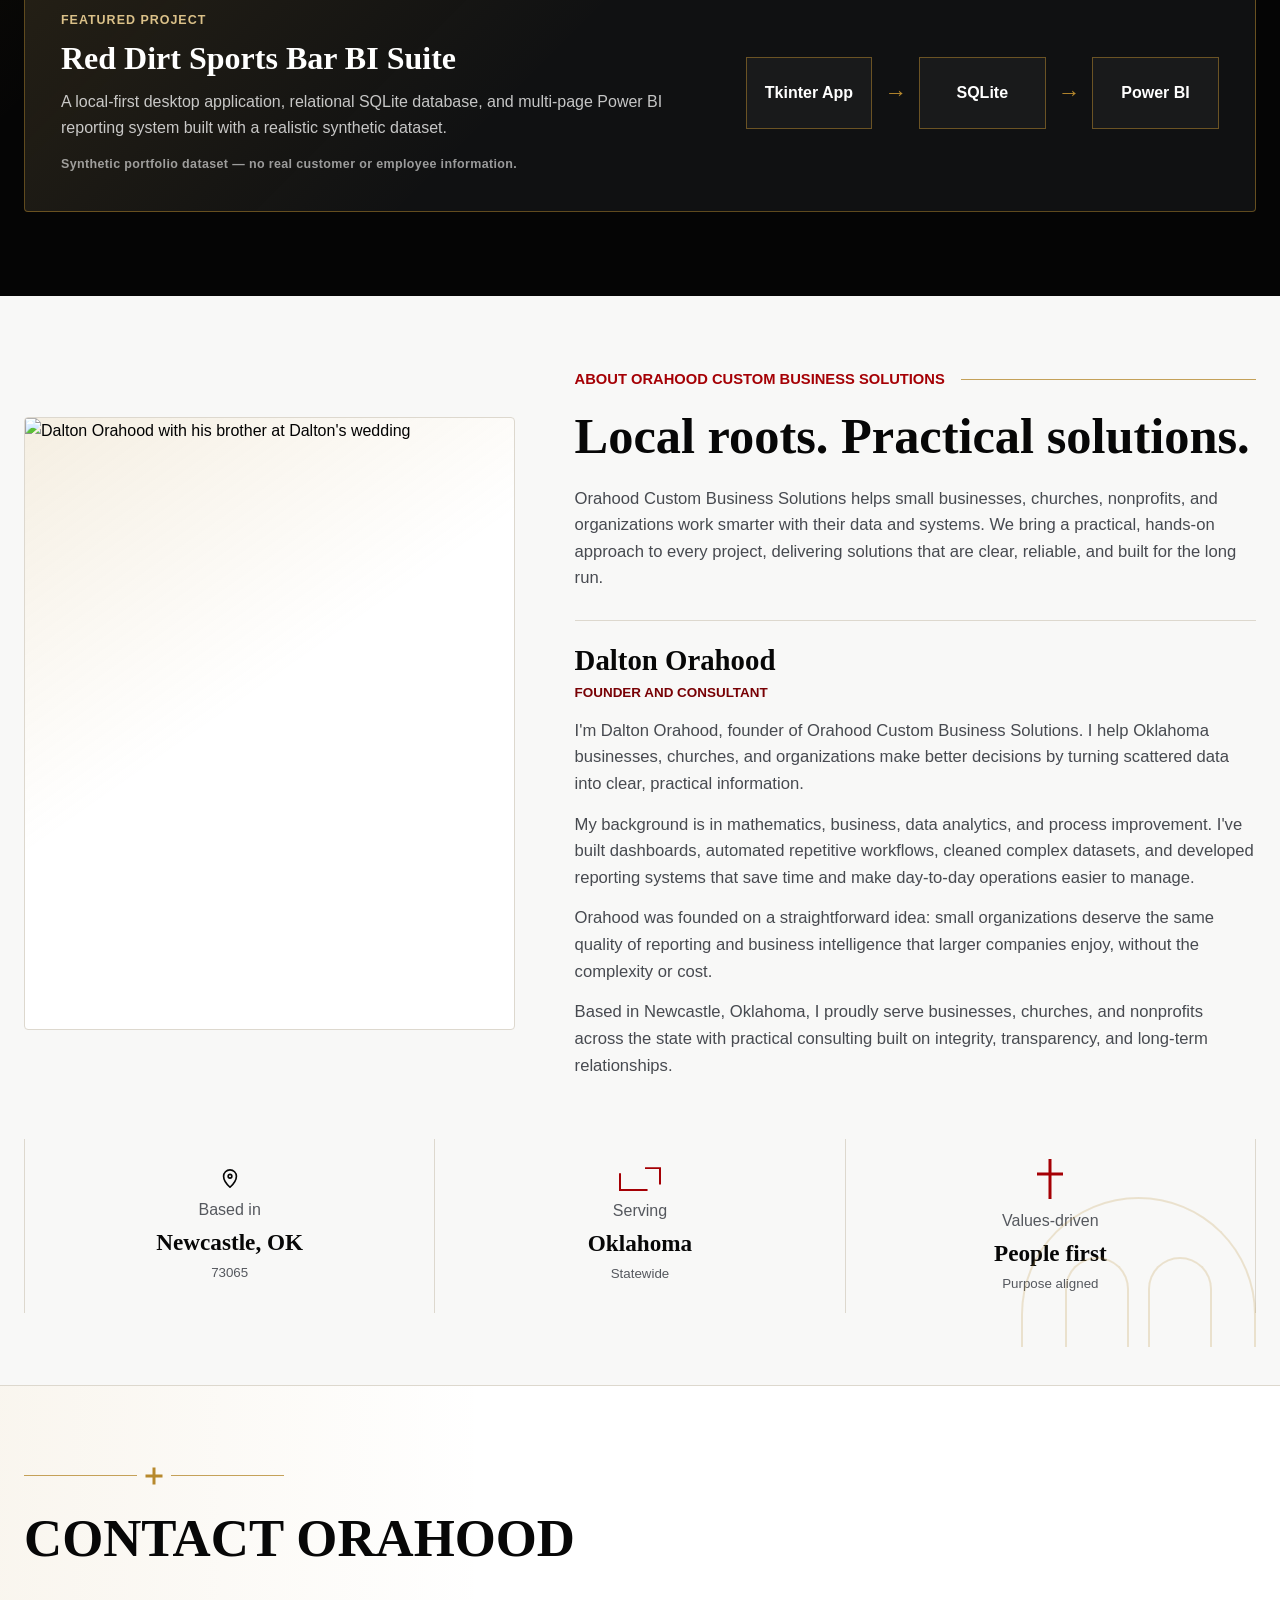
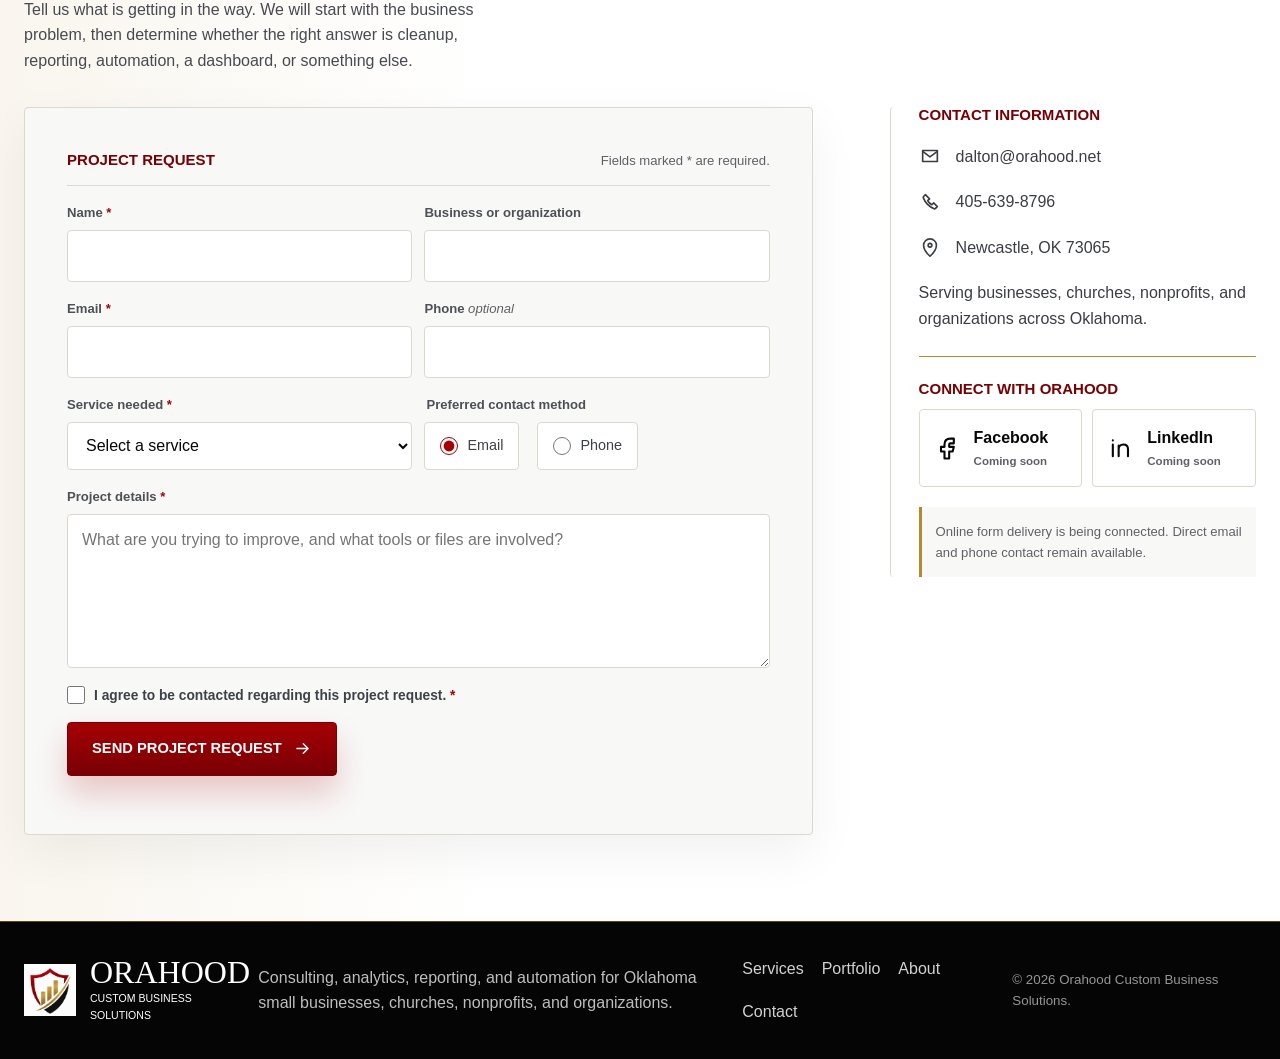
==== commit 022e9772: "Add portfolio case study and project inquiry flow" ====
--- a/index.html
+++ b/index.html
@@ -4,250 +4,195 @@
     <meta charset="utf-8">
     <meta name="viewport" content="width=device-width, initial-scale=1">
     <title>Orahood Custom Business Solutions</title>
-    <meta
-      name="description"
-      content="Orahood Custom Business Solutions helps Oklahoma small businesses and parishes with Excel cleanup, dashboards, analytics, automation, and practical consulting."
-    >
-    <link rel="icon" type="image/png" href="orahood-logo.png">
-    <link rel="stylesheet" href="styles.css">
+    <meta name="description" content="Orahood Custom Business Solutions helps Oklahoma small businesses, churches, nonprofits, and organizations with data cleanup, dashboards, analytics, automation, reporting, and practical consulting.">
+    <meta name="theme-color" content="#a50005">
+    <link rel="canonical" href="https://shadowzrealm.github.io/website_test/">
+    <meta property="og:type" content="website">
+    <meta property="og:title" content="Orahood Custom Business Solutions">
+    <meta property="og:description" content="Practical consulting, analytics, reporting, and automation for Oklahoma organizations.">
+    <meta property="og:url" content="https://shadowzrealm.github.io/website_test/">
+    <meta property="og:image" content="https://shadowzrealm.github.io/website_test/orahood-logo.png">
+    <meta name="twitter:card" content="summary_large_image">
+    <meta name="twitter:title" content="Orahood Custom Business Solutions">
+    <meta name="twitter:description" content="Practical consulting, analytics, reporting, and automation for Oklahoma organizations.">
+    <meta name="twitter:image" content="https://shadowzrealm.github.io/website_test/orahood-logo.png">
+    <link rel="icon" type="image/png" href="./orahood-logo.png">
+    <link rel="stylesheet" href="./styles.css">
   </head>
-  <body>
+  <body data-page="home">
+    <a class="skip-link" href="#mainContent">Skip to main content</a>
+
     <svg class="icon-sprite" aria-hidden="true">
-      <symbol id="icon-calendar" viewBox="0 0 24 24">
-        <path d="M7 3v4M17 3v4M4 9h16M5 5h14a1 1 0 0 1 1 1v14a1 1 0 0 1-1 1H5a1 1 0 0 1-1-1V6a1 1 0 0 1 1-1Z"/>
-      </symbol>
       <symbol id="icon-file" viewBox="0 0 24 24">
-        <path d="M6 3h8l4 4v14H6V3Z"/>
-        <path d="M14 3v5h4M9 13h6M9 17h6"/>
+        <path d="M6 3h8l4 4v14H6V3Z"/><path d="M14 3v5h4M9 13h6M9 17h6"/>
       </symbol>
       <symbol id="icon-mail" viewBox="0 0 24 24">
-        <path d="M4 6h16v12H4V6Z"/>
-        <path d="m4 7 8 6 8-6"/>
+        <path d="M4 6h16v12H4V6Z"/><path d="m4 7 8 6 8-6"/>
       </symbol>
       <symbol id="icon-phone" viewBox="0 0 24 24">
         <path d="M7 4 5 6c-.4.4-.5 1-.3 1.5 2.1 5.1 6.7 9.7 11.8 11.8.5.2 1.1.1 1.5-.3l2-2-4-4-2 2c-1.8-.9-3.6-2.7-4.5-4.5l2-2-4-4Z"/>
       </symbol>
       <symbol id="icon-map" viewBox="0 0 24 24">
-        <path d="M12 21s7-6.3 7-12A7 7 0 0 0 5 9c0 5.7 7 12 7 12Z"/>
-        <circle cx="12" cy="9" r="2"/>
+        <path d="M12 21s7-6.3 7-12A7 7 0 0 0 5 9c0 5.7 7 12 7 12Z"/><circle cx="12" cy="9" r="2"/>
       </symbol>
       <symbol id="icon-arrow" viewBox="0 0 24 24">
         <path d="M5 12h13M13 6l6 6-6 6"/>
       </symbol>
-      <symbol id="icon-lock" viewBox="0 0 24 24">
-        <path d="M7 10V8a5 5 0 0 1 10 0v2"/>
-        <path d="M5 10h14v11H5V10Z"/>
-      </symbol>
       <symbol id="icon-users" viewBox="0 0 24 24">
-        <path d="M9 12a4 4 0 1 0 0-8 4 4 0 0 0 0 8ZM3 21a6 6 0 0 1 12 0"/>
-        <path d="M17 11a3 3 0 1 0 0-6M16 15a5 5 0 0 1 5 5"/>
+        <path d="M9 12a4 4 0 1 0 0-8 4 4 0 0 0 0 8ZM3 21a6 6 0 0 1 12 0"/><path d="M17 11a3 3 0 1 0 0-6M16 15a5 5 0 0 1 5 5"/>
       </symbol>
       <symbol id="icon-chart" viewBox="0 0 24 24">
-        <path d="M4 19V5M4 19h16"/>
-        <path d="m7 15 4-5 4 3 5-8"/>
+        <path d="M4 19V5M4 19h16"/><path d="m7 15 4-5 4 3 5-8"/>
       </symbol>
       <symbol id="icon-grid" viewBox="0 0 24 24">
         <path d="M4 4h7v7H4V4ZM13 4h7v7h-7V4ZM4 13h7v7H4v-7ZM13 13h7v7h-7v-7Z"/>
       </symbol>
       <symbol id="icon-gear" viewBox="0 0 24 24">
-        <path d="M12 8a4 4 0 1 0 0 8 4 4 0 0 0 0-8Z"/>
-        <path d="M4 13v-2l3-.6.6-1.4-1.7-2.6 1.5-1.5L10 6.6l1.4-.6L12 3h2l.6 3 1.4.6 2.6-1.7 1.5 1.5L18.4 9l.6 1.4 3 .6v2l-3 .6-.6 1.4 1.7 2.6-1.5 1.5L16 17.4l-1.4.6-.6 3h-2l-.6-3-1.4-.6-2.6 1.7-1.5-1.5L7.6 15 7 13.6 4 13Z"/>
+        <path d="M12 8a4 4 0 1 0 0 8 4 4 0 0 0 0-8Z"/><path d="M4 13v-2l3-.6.6-1.4-1.7-2.6 1.5-1.5L10 6.6l1.4-.6L12 3h2l.6 3 1.4.6 2.6-1.7 1.5 1.5L18.4 9l.6 1.4 3 .6v2l-3 .6-.6 1.4 1.7 2.6-1.5 1.5L16 17.4l-1.4.6-.6 3h-2l-.6-3-1.4-.6-2.6 1.7-1.5-1.5L7.6 15 7 13.6 4 13Z"/>
+      </symbol>
+      <symbol id="icon-facebook" viewBox="0 0 24 24">
+        <path d="M14 8h3V4h-3c-3.3 0-5 2-5 5v2H6v4h3v6h4v-6h3l1-4h-4V9c0-.7.3-1 1-1Z"/>
+      </symbol>
+      <symbol id="icon-linkedin" viewBox="0 0 24 24">
+        <path d="M5 9v10M5 5.5v.1M10 19v-6c0-2 1.3-4 4-4s4 1.8 4 4v6M10 10v9"/>
       </symbol>
     </svg>
 
     <header class="site-header" data-header>
-      <a class="brand" href="#home" aria-label="Orahood Custom Business Solutions home">
+      <a class="brand" href="./index.html#home" aria-label="Orahood Custom Business Solutions home">
         <span class="brand-mark" aria-hidden="true"></span>
         <span class="brand-text">
-          <span class="brand-name" data-content="brand.name">Orahood</span>
-          <span class="brand-subtitle" data-content="brand.subtitle">Custom Business Solutions</span>
+          <span class="brand-name">Orahood</span>
+          <span class="brand-subtitle">Custom Business Solutions</span>
         </span>
       </a>
       <button class="nav-toggle" type="button" aria-label="Open navigation" aria-expanded="false" aria-controls="primaryNav">
-        <span></span>
-        <span></span>
-        <span></span>
+        <span></span><span></span><span></span>
       </button>
       <nav id="primaryNav" class="primary-nav" aria-label="Primary navigation">
-        <a href="#home">Home</a>
-        <a href="#about">About</a>
-        <a href="#services">Services</a>
-        <a href="#portfolio">Portfolio</a>
-        <a href="#blog">Blog</a>
-        <a href="#contact">Contact</a>
+        <a href="./index.html#home" aria-current="page">Home</a>
+        <a href="./index.html#about">About</a>
+        <a href="./index.html#services">Services</a>
+        <a href="./portfolio.html">Portfolio</a>
+        <a href="./index.html#contact">Contact</a>
       </nav>
       <div class="header-actions">
-        <a class="header-cta" href="mailto:dalton@orahood.net?subject=Orahood%20website%20inquiry">
-          <svg><use href="#icon-mail"></use></svg>
+        <a class="header-cta" href="#contact">
+          <svg aria-hidden="true"><use href="#icon-mail"></use></svg>
           <span>Contact</span>
         </a>
       </div>
     </header>
 
-    <main>
+    <main id="mainContent">
       <section id="home" class="hero section-anchor">
         <div class="hero-ornament" aria-hidden="true"></div>
         <div class="section-shell hero-shell">
           <div class="hero-copy">
             <div class="cross-rule" aria-hidden="true"><span></span></div>
-            <h1><span data-content="hero.titleLead">Insight. Strategy. Solutions that </span><span class="accent-word" data-content="hero.titleAccent">work.</span></h1>
-            <p data-content="hero.body">
-              We help Oklahoma businesses and parishes turn messy data into clarity,
-              automate busywork, and make confident decisions.
-            </p>
+            <h1>Insight. Strategy. Solutions that <span class="accent-word">work.</span></h1>
+            <p>We help Oklahoma businesses, churches, nonprofits, and organizations turn messy data into clarity, automate busywork, and make confident decisions.</p>
             <div class="hero-actions">
-              <a class="button button-primary" href="mailto:dalton@orahood.net?subject=Orahood%20website%20inquiry">
-                <svg><use href="#icon-mail"></use></svg>
+              <a class="button button-primary" href="#contact">
+                <svg aria-hidden="true"><use href="#icon-mail"></use></svg>
                 <span>Start a project</span>
               </a>
-              <a class="button button-secondary" href="mailto:dalton@orahood.net?subject=Orahood%20quote%20request">
-                <svg><use href="#icon-file"></use></svg>
+              <a class="button button-secondary" href="#contactForm">
+                <svg aria-hidden="true"><use href="#icon-file"></use></svg>
                 <span>Request a quote</span>
               </a>
             </div>
             <div class="contact-strip" aria-label="Contact summary">
-              <a href="tel:+14056398796" data-phone-link>
-                <svg><use href="#icon-phone"></use></svg>
-                <span data-content="contact.phone">405-639-8796</span>
+              <a href="tel:+14056398796">
+                <svg aria-hidden="true"><use href="#icon-phone"></use></svg>
+                <span>405-639-8796</span>
               </a>
               <span>
-                <svg><use href="#icon-map"></use></svg>
-                <span data-content="contact.location">Newcastle, OK 73065</span>
+                <svg aria-hidden="true"><use href="#icon-map"></use></svg>
+                <span>Newcastle, OK 73065</span>
               </span>
             </div>
           </div>
-
         </div>
       </section>
 
       <section id="services" class="services section-anchor">
         <div class="section-shell split-intro">
           <div>
-            <div class="section-line">
-              <span data-content="services.label">Services</span>
-            </div>
-            <h2 data-content="services.heading">Practical solutions. Measurable results.</h2>
-            <p data-content="services.body">
-              Structure your data, automate the repetitive work, and make the numbers
-              useful for decisions that matter.
-            </p>
-            <a class="button button-primary compact" href="mailto:dalton@orahood.net?subject=Orahood%20quote%20request">
+            <div class="section-line"><span>Services</span></div>
+            <h2>Practical solutions. Measurable results.</h2>
+            <p>Structure your data, automate the repetitive work, and make the numbers useful for decisions that matter.</p>
+            <a class="button button-primary compact" href="#contactForm">
               <span>Request a quote</span>
-              <svg><use href="#icon-arrow"></use></svg>
+              <svg aria-hidden="true"><use href="#icon-arrow"></use></svg>
             </a>
           </div>
-          <div id="servicesList" class="service-list" aria-live="polite"></div>
+          <div id="servicesList" class="service-list"></div>
         </div>
       </section>
 
       <section id="portfolio" class="portfolio section-anchor">
         <div class="section-shell">
-          <div class="portfolio-head">
+          <div class="portfolio-head portfolio-preview-head">
             <div>
-              <div class="section-line on-dark">
-                <span data-content="portfolio.label">Portfolio</span>
-              </div>
-              <h2 data-content="portfolio.heading">Portfolio coming soon.</h2>
-              <p data-content="portfolio.body">Real project stories will be added once client work is ready to share.</p>
-            </div>
-            <a class="button button-ghost-dark" href="mailto:dalton@orahood.net?subject=Orahood%20project%20inquiry">
-              <span>Start a project</span>
-              <svg><use href="#icon-arrow"></use></svg>
+              <div class="section-line on-dark"><span>Portfolio</span></div>
+              <h2>Systems built to solve real business problems.</h2>
+              <p>Explore complete portfolio projects covering database design, business intelligence, reporting, automation, and local desktop applications.</p>
+            </div>
+            <a class="button button-ghost-dark" href="./portfolio.html">
+              <span>View portfolio</span>
+              <svg aria-hidden="true"><use href="#icon-arrow"></use></svg>
             </a>
           </div>
-          <div id="portfolioList" class="portfolio-list" aria-live="polite"></div>
-        </div>
-      </section>
-
-     <section id="about" class="about section-anchor">
-  <div class="section-shell about-shell">
-    <div class="about-media">
-      <div class="about-photo-card has-image">
-        <img src="./about-us.jpg" alt="Dalton Orahood with his brother at his wedding">
-        <div class="about-photo-placeholder" data-photo-placeholder>
-          <span data-content="about.imagePlaceholder">Portrait coming soon</span>
-        </div>
-      </div>
-    </div>
+          <article class="portfolio-feature">
+            <div class="portfolio-feature-copy">
+              <span class="project-kicker">Featured project</span>
+              <h3>Red Dirt Sports Bar BI Suite</h3>
+              <p>A local-first desktop application, relational SQLite database, and multi-page Power BI reporting system built with a realistic synthetic dataset.</p>
+              <span class="disclosure-line">Synthetic portfolio dataset — no real customer or employee information.</span>
+            </div>
+            <div class="mini-architecture" aria-label="System architecture: desktop application to SQLite database to Power BI dashboard">
+              <span>Tkinter App</span><i aria-hidden="true">→</i><span>SQLite</span><i aria-hidden="true">→</i><span>Power BI</span>
+            </div>
+          </article>
+        </div>
+      </section>
+
+      <section id="about" class="about section-anchor">
+        <div class="section-shell about-shell">
+          <div class="about-media">
+            <div class="about-photo-card has-image">
+              <img src="./about-us.jpg" width="1152" height="1728" alt="Dalton Orahood with his brother at Dalton's wedding" loading="lazy">
+            </div>
+          </div>
           <div class="about-copy">
-            <div class="section-line">
-              <span data-content="about.label">About Orahood Custom Business Solutions</span>
-            </div>
-            <h2 data-content="about.heading">Local roots. Practical solutions.</h2>
-            <p data-content="about.intro">
-              Orahood Custom Business Solutions helps small businesses and churches work
-              smarter with their data and systems. We bring a practical, hands-on approach
-              to every project, delivering solutions that are clear, reliable, and built
-              for the long run.
-            </p>
+            <div class="section-line"><span>About Orahood Custom Business Solutions</span></div>
+            <h2>Local roots. Practical solutions.</h2>
+            <p>Orahood Custom Business Solutions helps small businesses, churches, nonprofits, and organizations work smarter with their data and systems. We bring a practical, hands-on approach to every project, delivering solutions that are clear, reliable, and built for the long run.</p>
             <div class="bio-panel">
-              <h3 data-content="about.bioName">Dalton Orahood</h3>
-              <strong data-content="about.bioTitle">Founder and consultant</strong>
-              <p data-content="about.bio">
-                <p>
-    I'm Dalton Orahood, founder of Orahood Custom Business Solutions. I help Oklahoma businesses,
-    churches, and organizations make better decisions by turning scattered data into clear,
-    practical information.
-  </p>
-
-  <p>
-    My background is in mathematics, business, data analytics, and process improvement. I've built
-    dashboards, automated repetitive workflows, cleaned complex datasets, and developed reporting
-    systems that save time and make day-to-day operations easier to manage.
-  </p>
-
-  <p>
-    Orahood was founded on a straightforward idea: small organizations deserve the same quality of
-    reporting and business intelligence that larger companies enjoy, without the complexity or cost.
-  </p>
-
-  <p>
-    Based in Newcastle, Oklahoma, I proudly serve businesses, churches, and nonprofits across the
-    state with practical consulting built on integrity, transparency, and long-term relationships.
-  </p>
+              <h3>Dalton Orahood</h3>
+              <strong>Founder and consultant</strong>
+              <p>I'm Dalton Orahood, founder of Orahood Custom Business Solutions. I help Oklahoma businesses, churches, and organizations make better decisions by turning scattered data into clear, practical information.</p>
+              <p>My background is in mathematics, business, data analytics, and process improvement. I've built dashboards, automated repetitive workflows, cleaned complex datasets, and developed reporting systems that save time and make day-to-day operations easier to manage.</p>
+              <p>Orahood was founded on a straightforward idea: small organizations deserve the same quality of reporting and business intelligence that larger companies enjoy, without the complexity or cost.</p>
+              <p>Based in Newcastle, Oklahoma, I proudly serve businesses, churches, and nonprofits across the state with practical consulting built on integrity, transparency, and long-term relationships.</p>
             </div>
           </div>
           <div class="about-facts">
             <article>
-              <svg><use href="#icon-map"></use></svg>
-              <span data-content="about.factOneLabel">Based in</span>
-              <strong data-content="about.factOneValue">Newcastle, OK</strong>
-              <small data-content="about.factOneDetail">73065</small>
+              <svg aria-hidden="true"><use href="#icon-map"></use></svg>
+              <span>Based in</span><strong>Newcastle, OK</strong><small>73065</small>
             </article>
             <article>
               <span class="ok-outline" aria-hidden="true"></span>
-              <span data-content="about.factTwoLabel">Serving</span>
-              <strong data-content="about.factTwoValue">Oklahoma</strong>
-              <small data-content="about.factTwoDetail">Statewide</small>
+              <span>Serving</span><strong>Oklahoma</strong><small>Statewide</small>
             </article>
             <article>
               <span class="cross-icon" aria-hidden="true"></span>
-              <span data-content="about.factThreeLabel">Values-driven</span>
-              <strong data-content="about.factThreeValue">People first</strong>
-              <small data-content="about.factThreeDetail">Purpose aligned</small>
+              <span>Values-driven</span><strong>People first</strong><small>Purpose aligned</small>
             </article>
           </div>
           <div class="chapel-line" aria-hidden="true"></div>
-        </div>
-      </section>
-
-      <section id="blog" class="blog section-anchor">
-        <div class="section-shell blog-shell">
-          <div class="blog-intro">
-            <div class="section-line">
-              <span data-content="blog.label">Blog and newsletter</span>
-            </div>
-            <h2 data-content="blog.heading">Practical insights. Straight to your inbox.</h2>
-            <p data-content="blog.body">
-              Notes on clean data, dashboards, automation, and operations for owners
-              who want decisions to get simpler.
-            </p>
-          </div>
-          <a class="button button-primary newsletter-link" href="mailto:dalton@orahood.net?subject=Orahood%20newsletter%20signup">
-            <span>Join the list</span>
-            <svg><use href="#icon-arrow"></use></svg>
-          </a>
-          <div id="blogList" class="blog-list" aria-live="polite"></div>
         </div>
       </section>
 
@@ -256,33 +201,108 @@
           <div class="contact-heading">
             <div class="cross-rule" aria-hidden="true"><span></span></div>
             <h2>Contact Orahood</h2>
-            <p>
-              Reach out directly for questions, quotes, data cleanup, dashboards,
-              analytics, automation, reporting, or consulting work.
-            </p>
-          </div>
-
-          <div class="contact-grid simple-contact-grid">
+            <p>Tell us what is getting in the way. We will start with the business problem, then determine whether the right answer is cleanup, reporting, automation, a dashboard, or something else.</p>
+          </div>
+
+          <div class="contact-grid project-contact-grid">
+            <form id="contactForm" class="form-panel project-form" novalidate>
+              <div class="form-intro">
+                <h3>Project request</h3>
+                <p>Fields marked <span aria-hidden="true">*</span> are required.</p>
+              </div>
+
+              <div class="field-row">
+                <label for="contactName">
+                  <span>Name <b aria-hidden="true">*</b></span>
+                  <input id="contactName" name="name" type="text" autocomplete="name" required aria-describedby="contactNameError">
+                  <small class="field-error" id="contactNameError"></small>
+                </label>
+                <label for="contactBusiness">
+                  <span>Business or organization</span>
+                  <input id="contactBusiness" name="business" type="text" autocomplete="organization">
+                </label>
+              </div>
+
+              <div class="field-row">
+                <label for="contactEmail">
+                  <span>Email <b aria-hidden="true">*</b></span>
+                  <input id="contactEmail" name="email" type="email" autocomplete="email" inputmode="email" required aria-describedby="contactEmailError">
+                  <small class="field-error" id="contactEmailError"></small>
+                </label>
+                <label for="contactPhone">
+                  <span>Phone <em>optional</em></span>
+                  <input id="contactPhone" name="phone" type="tel" autocomplete="tel" inputmode="tel">
+                </label>
+              </div>
+
+              <div class="field-row">
+                <label for="contactService">
+                  <span>Service needed <b aria-hidden="true">*</b></span>
+                  <select id="contactService" name="service" required aria-describedby="contactServiceError">
+                    <option value="">Select a service</option>
+                    <option>Excel Cleanup</option>
+                    <option>Dashboard</option>
+                    <option>Analytics</option>
+                    <option>Automation</option>
+                    <option>Reporting</option>
+                    <option>Database or Application</option>
+                    <option>Consulting</option>
+                    <option>Other</option>
+                  </select>
+                  <small class="field-error" id="contactServiceError"></small>
+                </label>
+                <fieldset class="contact-preference">
+                  <legend>Preferred contact method</legend>
+                  <label><input type="radio" name="preferred_contact" value="Email" checked> Email</label>
+                  <label><input type="radio" name="preferred_contact" value="Phone"> Phone</label>
+                </fieldset>
+              </div>
+
+              <label for="contactDetails">
+                <span>Project details <b aria-hidden="true">*</b></span>
+                <textarea id="contactDetails" name="details" rows="5" required aria-describedby="contactDetailsError" placeholder="What are you trying to improve, and what tools or files are involved?"></textarea>
+                <small class="field-error" id="contactDetailsError"></small>
+              </label>
+
+              <div class="honeypot" aria-hidden="true">
+                <label for="contactWebsite">Website</label>
+                <input id="contactWebsite" name="website" type="text" tabindex="-1" autocomplete="off">
+              </div>
+
+              <label class="consent-row" for="contactConsent">
+                <input id="contactConsent" name="consent" type="checkbox" required aria-describedby="contactConsentError">
+                <span>I agree to be contacted regarding this project request. <b aria-hidden="true">*</b></span>
+              </label>
+              <small class="field-error consent-error" id="contactConsentError"></small>
+
+              <button class="button button-primary form-submit" type="submit">
+                <span class="submit-label">Send project request</span>
+                <span class="submit-loading" hidden>Sending…</span>
+                <svg aria-hidden="true"><use href="#icon-arrow"></use></svg>
+              </button>
+              <p id="contactFormStatus" class="form-status" role="status" aria-live="polite"></p>
+            </form>
+
             <aside class="contact-info">
-              <h3 data-content="contact.infoTitle">Contact information</h3>
-              <a href="mailto:dalton@orahood.net" data-email-link>
-                <svg><use href="#icon-mail"></use></svg>
-                <span data-content="contact.email">dalton@orahood.net</span>
-              </a>
-              <a href="tel:+14056398796" data-phone-link>
-                <svg><use href="#icon-phone"></use></svg>
-                <span data-content="contact.phone">405-639-8796</span>
+              <h3>Contact information</h3>
+              <a href="mailto:dalton@orahood.net">
+                <svg aria-hidden="true"><use href="#icon-mail"></use></svg>
+                <span>dalton@orahood.net</span>
+              </a>
+              <a href="tel:+14056398796">
+                <svg aria-hidden="true"><use href="#icon-phone"></use></svg>
+                <span>405-639-8796</span>
               </a>
               <span>
-                <svg><use href="#icon-map"></use></svg>
-                <span data-content="contact.location">Newcastle, OK 73065</span>
+                <svg aria-hidden="true"><use href="#icon-map"></use></svg>
+                <span>Newcastle, OK 73065</span>
               </span>
-              <span class="statewide" data-content="contact.serviceArea">Serving businesses, churches, and organizations across Oklahoma.</span>
-              <div class="payment-options">
-                <h3 data-content="payment.heading">Payment options</h3>
-                <a href="mailto:dalton@orahood.net?subject=PayPal%20payment%20link%20request">Request PayPal link</a>
-                <a href="mailto:dalton@orahood.net?subject=Venmo%20payment%20link%20request">Request Venmo link</a>
-              </div>
+              <span class="statewide">Serving businesses, churches, nonprofits, and organizations across Oklahoma.</span>
+              <div class="social-connect">
+                <h3>Connect with Orahood</h3>
+                <div id="socialLinks" class="social-links"></div>
+              </div>
+              <p class="delivery-note">Online form delivery is being connected. Direct email and phone contact remain available.</p>
             </aside>
           </div>
         </div>
@@ -291,21 +311,24 @@
 
     <footer class="site-footer">
       <div class="section-shell footer-shell">
-        <a class="brand footer-brand" href="#home">
+        <a class="brand footer-brand" href="./index.html#home">
           <span class="brand-mark" aria-hidden="true"></span>
           <span class="brand-text">
-            <span class="brand-name" data-content="brand.name">Orahood</span>
-            <span class="brand-subtitle" data-content="brand.subtitle">Custom Business Solutions</span>
+            <span class="brand-name">Orahood</span>
+            <span class="brand-subtitle">Custom Business Solutions</span>
           </span>
         </a>
-        <p data-content="footer.text">Consulting, analytics, and automation for Oklahoma small businesses and churches.</p>
-        <div class="footer-links">
-          <a href="#contact">Contact</a>
-          <a href="tel:+14056398796" data-phone-link data-content="contact.phone">405-639-8796</a>
-        </div>
+        <p>Consulting, analytics, reporting, and automation for Oklahoma small businesses, churches, nonprofits, and organizations.</p>
+        <nav class="footer-links" aria-label="Footer navigation">
+          <a href="./index.html#services">Services</a>
+          <a href="./portfolio.html">Portfolio</a>
+          <a href="./index.html#about">About</a>
+          <a href="./index.html#contact">Contact</a>
+        </nav>
+        <small class="copyright">© <span data-current-year></span> Orahood Custom Business Solutions.</small>
       </div>
     </footer>
 
-    <script src="script.js"></script>
+    <script src="./script.js"></script>
   </body>
 </html>
--- a/styles.css
+++ b/styles.css
@@ -60,6 +60,31 @@
   cursor: pointer;
 }
 
+button:disabled {
+  cursor: wait;
+}
+
+:focus-visible {
+  outline: 3px solid var(--gold);
+  outline-offset: 3px;
+}
+
+.skip-link {
+  position: fixed;
+  left: 16px;
+  top: 12px;
+  z-index: 1000;
+  padding: 10px 14px;
+  color: var(--white);
+  background: var(--red-dark);
+  border-radius: 4px;
+  transform: translateY(-160%);
+}
+
+.skip-link:focus {
+  transform: translateY(0);
+}
+
 .icon-sprite {
   position: absolute;
   width: 0;
@@ -174,7 +199,8 @@
 }
 
 .primary-nav a:hover::after,
-.primary-nav a.active::after {
+.primary-nav a.active::after,
+.primary-nav a[aria-current="page"]::after {
   transform: scaleX(1);
 }
 
@@ -819,7 +845,6 @@
 .split-intro p,
 .portfolio-head p,
 .about-copy p,
-.blog-intro p,
 .contact-heading p,
 .form-panel p,
 .login-panel p {
@@ -1245,80 +1270,6 @@
   width: 60px;
   height: 88px;
   border-radius: 38px 38px 0 0;
-}
-
-.blog {
-  padding: 72px 0 84px;
-  background: var(--white);
-}
-
-.blog-shell {
-  display: grid;
-  grid-template-columns: minmax(360px, 0.78fr) minmax(520px, 1fr);
-  gap: 44px 72px;
-  align-items: center;
-}
-
-.blog-intro p {
-  max-width: 650px;
-  margin: 20px 0 0;
-}
-
-.newsletter-form {
-  display: grid;
-  grid-template-columns: minmax(260px, 1fr) auto;
-  gap: 0;
-  align-items: start;
-}
-
-.newsletter-form input {
-  min-height: 58px;
-  padding: 0 18px;
-  border: 1px solid var(--line);
-  border-right: 0;
-  border-radius: 4px 0 0 4px;
-  background: var(--white);
-}
-
-.newsletter-form .button {
-  min-height: 58px;
-  border-radius: 0 4px 4px 0;
-}
-
-.newsletter-form .form-status {
-  grid-column: 1 / -1;
-}
-
-.blog-list {
-  grid-column: 1 / -1;
-  display: grid;
-  grid-template-columns: repeat(3, 1fr);
-  gap: 18px;
-}
-
-.blog-card {
-  min-height: 190px;
-  padding: 26px;
-  border: 1px solid var(--line);
-  border-radius: 4px;
-  background: var(--paper);
-}
-
-.blog-card time {
-  color: var(--red);
-  font-size: 0.82rem;
-  font-weight: 800;
-  text-transform: uppercase;
-}
-
-.blog-card h3 {
-  margin: 14px 0 12px;
-  font-size: 1.45rem;
-}
-
-.blog-card p {
-  margin: 0;
-  color: #4e5056;
 }
 
 .contact {
@@ -1467,36 +1418,9 @@
   display: block;
 }
 
-.payment-options {
-  display: grid;
-  grid-template-columns: 1fr 1fr;
+.contact-direct-actions {
+  display: grid;
   gap: 12px;
-  padding-top: 12px;
-}
-
-.contact-direct-actions {
-  display: grid;
-  gap: 12px;
-}
-
-.payment-options h3 {
-  grid-column: 1 / -1;
-}
-
-.payment-options a {
-  grid-template-columns: 1fr;
-  gap: 0;
-  min-height: 72px;
-  display: grid;
-  place-items: center;
-  padding: 12px 14px;
-  color: var(--red-dark);
-  border: 1px solid var(--line);
-  border-radius: 4px;
-  font-size: 1.18rem;
-  font-weight: 900;
-  line-height: 1;
-  text-align: center;
 }
 
 .portal {
@@ -2104,13 +2028,11 @@
 
   .split-intro,
   .about-shell,
-  .blog-shell,
   .portal-static-shell {
     grid-template-columns: 1fr;
   }
 
-  .portfolio-list,
-  .blog-list {
+  .portfolio-list {
     grid-template-columns: 1fr 1fr;
   }
 
@@ -2209,20 +2131,11 @@
   .service-list,
   .portfolio-list,
   .about-facts,
-  .blog-list,
   .login-grid,
   .workspace-metrics,
   .admin-metrics,
-  .newsletter-form,
-  .field-row,
-  .payment-options {
+  .field-row {
     grid-template-columns: 1fr;
-  }
-
-  .newsletter-form input,
-  .newsletter-form .button {
-    border-radius: 4px;
-    border-right: 1px solid var(--line);
   }
 
   .portfolio-head,
@@ -2292,3 +2205,1188 @@
     grid-template-columns: 1fr;
   }
 }
+
+/* Homepage portfolio preview */
+.portfolio-preview-head h2 {
+  max-width: 760px;
+}
+
+.portfolio-preview-head p {
+  max-width: 680px;
+  margin-top: 18px;
+}
+
+.portfolio-feature {
+  display: grid;
+  grid-template-columns: minmax(0, 1.15fr) minmax(420px, 0.85fr);
+  gap: 44px;
+  align-items: center;
+  padding: 36px;
+  border: 1px solid rgba(183, 137, 45, 0.48);
+  border-radius: 4px;
+  background:
+    linear-gradient(135deg, rgba(183, 137, 45, 0.12), transparent 42%),
+    #101112;
+}
+
+.project-kicker,
+.disclosure-line {
+  display: block;
+  font-family: var(--sans);
+  font-size: 0.78rem;
+  font-weight: 800;
+  letter-spacing: 0.08em;
+  text-transform: uppercase;
+}
+
+.project-kicker {
+  margin-bottom: 10px;
+  color: var(--gold-soft);
+}
+
+.portfolio-feature h3 {
+  color: var(--white);
+  font-size: 2rem;
+}
+
+.portfolio-feature p {
+  max-width: 680px;
+  margin: 14px 0;
+  color: rgba(255, 255, 255, 0.76);
+}
+
+.disclosure-line {
+  color: rgba(255, 255, 255, 0.58);
+  letter-spacing: 0.03em;
+  text-transform: none;
+}
+
+.mini-architecture {
+  display: grid;
+  grid-template-columns: 1fr auto 1fr auto 1fr;
+  gap: 12px;
+  align-items: center;
+}
+
+.mini-architecture span {
+  min-height: 72px;
+  display: grid;
+  place-items: center;
+  padding: 12px;
+  color: var(--white);
+  border: 1px solid rgba(183, 137, 45, 0.52);
+  background: rgba(255, 255, 255, 0.04);
+  text-align: center;
+  font-weight: 800;
+}
+
+.mini-architecture i {
+  color: var(--gold);
+  font-style: normal;
+  font-size: 1.4rem;
+}
+
+/* Contact form and social links */
+.project-contact-grid {
+  grid-template-columns: minmax(0, 1.55fr) minmax(300px, 0.72fr);
+  gap: clamp(36px, 6vw, 88px);
+  align-items: start;
+}
+
+.project-form {
+  padding: clamp(24px, 4vw, 42px);
+  background: var(--paper);
+  border: 1px solid var(--line);
+  box-shadow: 0 18px 50px rgba(8, 8, 8, 0.06);
+}
+
+.form-intro {
+  display: flex;
+  justify-content: space-between;
+  gap: 18px;
+  align-items: baseline;
+  padding-bottom: 14px;
+  border-bottom: 1px solid var(--line);
+}
+
+.form-intro p {
+  margin: 0;
+  color: var(--muted);
+  font-size: 0.82rem;
+}
+
+label span b,
+.consent-row b {
+  color: var(--red);
+}
+
+label span em {
+  color: var(--muted);
+  font-weight: 400;
+}
+
+.project-form input[aria-invalid="true"],
+.project-form select[aria-invalid="true"],
+.project-form textarea[aria-invalid="true"] {
+  border-color: var(--red);
+}
+
+.field-error {
+  min-height: 0;
+  color: var(--red-dark);
+  font-size: 0.78rem;
+  line-height: 1.35;
+}
+
+.field-error:empty {
+  display: none;
+}
+
+.contact-preference {
+  min-height: 100%;
+  display: flex;
+  flex-wrap: wrap;
+  align-content: start;
+  gap: 10px 18px;
+  margin: 0;
+  padding: 0;
+  border: 0;
+}
+
+.contact-preference legend {
+  width: 100%;
+  margin-bottom: 7px;
+  color: #4d5055;
+  font-size: 0.82rem;
+  font-weight: 700;
+}
+
+.contact-preference label,
+.consent-row {
+  display: flex;
+  grid-template-columns: none;
+  gap: 9px;
+  align-items: center;
+}
+
+.contact-preference label {
+  min-height: 48px;
+  padding: 0 15px;
+  background: var(--white);
+  border: 1px solid var(--line);
+  border-radius: 4px;
+  color: #3e4147;
+  font-size: 0.9rem;
+}
+
+.contact-preference input,
+.consent-row input {
+  width: 18px;
+  min-height: 18px;
+  height: 18px;
+  flex: 0 0 18px;
+  margin: 0;
+  accent-color: var(--red);
+}
+
+.consent-row {
+  align-items: flex-start;
+  margin-top: 2px;
+}
+
+.consent-row span {
+  color: #3e4147;
+  font-size: 0.86rem;
+  line-height: 1.45;
+}
+
+.consent-error {
+  margin-top: -12px;
+}
+
+.honeypot {
+  position: absolute;
+  left: -10000px;
+  width: 1px;
+  height: 1px;
+  overflow: hidden;
+}
+
+.form-submit {
+  justify-self: start;
+}
+
+.form-submit:disabled {
+  opacity: 0.74;
+}
+
+.form-status {
+  min-height: 0;
+  padding: 0;
+  line-height: 1.5;
+}
+
+.form-status:not(:empty) {
+  padding: 12px 14px;
+  border-left: 3px solid currentColor;
+  background: var(--white);
+}
+
+.status-notice {
+  color: #765818;
+}
+
+.social-connect {
+  display: grid;
+  gap: 12px;
+  padding-top: 4px;
+}
+
+.social-links {
+  display: grid;
+  grid-template-columns: 1fr 1fr;
+  gap: 10px;
+}
+
+.social-button {
+  min-width: 0;
+  min-height: 78px;
+  display: flex;
+  align-items: center;
+  gap: 12px;
+  padding: 14px;
+  color: var(--ink);
+  background: var(--white);
+  border: 1px solid var(--line);
+  border-radius: 4px;
+  text-align: left;
+}
+
+.social-button:not([aria-disabled="true"]):hover {
+  color: var(--red-dark);
+  border-color: var(--gold);
+}
+
+.social-button[aria-disabled="true"] {
+  cursor: default;
+}
+
+.social-button svg {
+  width: 28px;
+  height: 28px;
+  flex: 0 0 28px;
+  fill: none;
+  stroke: currentColor;
+  stroke-width: 1.8;
+  stroke-linecap: round;
+  stroke-linejoin: round;
+}
+
+.social-button > span {
+  display: grid;
+  gap: 2px;
+  font-weight: 800;
+}
+
+.social-button small {
+  color: var(--muted);
+  font-size: 0.72rem;
+  font-weight: 600;
+}
+
+.delivery-note {
+  margin: 0;
+  padding: 14px;
+  color: var(--muted);
+  background: var(--paper);
+  border-left: 3px solid var(--gold);
+  font-size: 0.82rem;
+}
+
+.copyright {
+  color: rgba(255, 255, 255, 0.58);
+}
+
+/* Portfolio case study */
+.case-hero {
+  position: relative;
+  overflow: hidden;
+  padding: clamp(76px, 10vw, 138px) 0 clamp(78px, 10vw, 128px);
+  color: var(--white);
+  background:
+    radial-gradient(circle at 86% 18%, rgba(183, 137, 45, 0.18), transparent 26%),
+    linear-gradient(135deg, #050505 0%, #111214 68%, #050505 100%);
+}
+
+.case-hero-grid {
+  position: absolute;
+  inset: 0 0 0 58%;
+  opacity: 0.15;
+  background-image:
+    linear-gradient(rgba(219, 193, 137, 0.34) 1px, transparent 1px),
+    linear-gradient(90deg, rgba(219, 193, 137, 0.34) 1px, transparent 1px);
+  background-size: 44px 44px;
+  transform: skewX(-8deg);
+  transform-origin: top;
+}
+
+.case-hero-shell {
+  position: relative;
+  z-index: 1;
+}
+
+.case-hero .section-line {
+  max-width: 620px;
+}
+
+.case-hero h1 {
+  max-width: 900px;
+  color: var(--white);
+  font-size: clamp(3rem, 7vw, 6.7rem);
+  letter-spacing: -0.035em;
+}
+
+.case-hero h1::first-line {
+  color: var(--white);
+}
+
+.case-hero > .section-shell > p:not(.data-disclosure) {
+  max-width: 790px;
+  margin: 28px 0 0;
+  color: rgba(255, 255, 255, 0.78);
+  font-size: clamp(1.05rem, 1.6vw, 1.25rem);
+}
+
+.case-hero-actions {
+  display: flex;
+  flex-wrap: wrap;
+  gap: 22px;
+  align-items: center;
+  margin-top: 34px;
+}
+
+.text-link-light {
+  display: inline-flex;
+  align-items: center;
+  gap: 10px;
+  color: var(--white);
+  font-weight: 800;
+}
+
+.text-link-light svg {
+  width: 20px;
+  height: 20px;
+  fill: none;
+  stroke: var(--gold);
+  stroke-width: 2;
+  stroke-linecap: round;
+  stroke-linejoin: round;
+}
+
+.data-disclosure {
+  width: fit-content;
+  max-width: 100%;
+  margin: 44px 0 0;
+  padding: 11px 14px;
+  color: rgba(255, 255, 255, 0.72);
+  border-left: 3px solid var(--gold);
+  background: rgba(255, 255, 255, 0.055);
+  font-size: 0.84rem;
+}
+
+.case-summary,
+.case-media-section,
+.walkthrough-section,
+.technology-section {
+  padding: clamp(70px, 8vw, 112px) 0;
+}
+
+.case-summary {
+  background: var(--white);
+}
+
+.case-section-heading {
+  max-width: 660px;
+}
+
+.case-section-heading h2 {
+  font-size: clamp(2.4rem, 5vw, 4.3rem);
+}
+
+.case-section-heading > p,
+.gallery-heading > p {
+  margin: 22px 0 0;
+  color: #484b51;
+  font-size: 1.03rem;
+}
+
+.compact-heading {
+  max-width: 760px;
+}
+
+.summary-grid {
+  display: grid;
+  grid-template-columns: repeat(12, 1fr);
+  gap: 1px;
+  margin: 42px 0 0;
+  padding: 1px;
+  background: var(--line);
+}
+
+.summary-grid div {
+  grid-column: span 3;
+  min-height: 150px;
+  padding: 24px;
+  background: var(--paper);
+}
+
+.summary-grid div:nth-child(2),
+.summary-grid div:nth-child(5) {
+  grid-column: span 6;
+}
+
+.summary-grid dt {
+  margin-bottom: 14px;
+  color: var(--red-dark);
+  font-size: 0.76rem;
+  font-weight: 900;
+  letter-spacing: 0.08em;
+  text-transform: uppercase;
+}
+
+.summary-grid dd {
+  margin: 0;
+  color: var(--ink);
+  font-family: var(--serif);
+  font-size: 1.25rem;
+  font-weight: 700;
+  line-height: 1.35;
+}
+
+.architecture-section {
+  padding: clamp(72px, 8vw, 112px) 0;
+  background: var(--paper);
+  border-top: 1px solid var(--line);
+  border-bottom: 1px solid var(--line);
+}
+
+.architecture-shell > .case-section-heading {
+  margin-bottom: 46px;
+}
+
+.architecture-flow {
+  display: grid;
+  grid-template-columns: 1fr auto 1fr auto 1fr;
+  gap: 18px;
+  align-items: center;
+}
+
+.architecture-flow article {
+  position: relative;
+  min-height: 260px;
+  display: grid;
+  align-content: center;
+  justify-items: start;
+  padding: clamp(24px, 3vw, 38px);
+  background: var(--white);
+  border: 1px solid var(--line);
+  box-shadow: 0 18px 40px rgba(8, 8, 8, 0.06);
+}
+
+.architecture-flow article::after {
+  content: "";
+  position: absolute;
+  left: 0;
+  right: 0;
+  bottom: 0;
+  height: 4px;
+  background: linear-gradient(90deg, var(--red), var(--gold));
+}
+
+.architecture-flow article > svg {
+  width: 42px;
+  height: 42px;
+  margin-bottom: 24px;
+  fill: none;
+  stroke: var(--red);
+  stroke-width: 1.6;
+  stroke-linecap: round;
+  stroke-linejoin: round;
+}
+
+.architecture-flow article > span {
+  position: absolute;
+  right: 22px;
+  top: 18px;
+  color: rgba(183, 137, 45, 0.42);
+  font-family: var(--serif);
+  font-size: 2.7rem;
+  font-weight: 700;
+}
+
+.architecture-flow h3 {
+  font-size: 1.55rem;
+}
+
+.architecture-flow p {
+  margin: 12px 0 0;
+  color: var(--muted);
+}
+
+.flow-arrow {
+  color: var(--gold);
+  font-size: 2rem;
+}
+
+.architecture-notes {
+  display: grid;
+  grid-template-columns: 1fr 1fr;
+  gap: 40px;
+  margin-top: 34px;
+  padding-top: 28px;
+  border-top: 1px solid var(--line);
+}
+
+.architecture-notes p {
+  margin: 0;
+  color: #4a4d53;
+}
+
+.architecture-notes p:last-child {
+  display: grid;
+  grid-template-columns: 30px 1fr;
+  gap: 14px;
+}
+
+.architecture-notes svg {
+  width: 28px;
+  height: 28px;
+  fill: none;
+  stroke: var(--red);
+  stroke-width: 1.7;
+  stroke-linecap: round;
+  stroke-linejoin: round;
+}
+
+.case-two-column {
+  display: grid;
+  grid-template-columns: minmax(0, 0.82fr) minmax(480px, 1.18fr);
+  gap: clamp(48px, 7vw, 108px);
+  align-items: center;
+}
+
+.detail-list {
+  display: grid;
+  gap: 12px;
+  margin: 28px 0 0;
+  padding: 24px 0 0;
+  border-top: 1px solid var(--line);
+  list-style: none;
+}
+
+.detail-list li {
+  position: relative;
+  padding-left: 22px;
+  color: #3f4247;
+}
+
+.detail-list li::before {
+  content: "";
+  position: absolute;
+  left: 0;
+  top: 0.7em;
+  width: 9px;
+  height: 2px;
+  background: var(--red);
+}
+
+.case-media-figure {
+  margin: 0;
+}
+
+.media-trigger,
+.branded-placeholder {
+  width: 100%;
+  aspect-ratio: 16 / 9;
+  overflow: hidden;
+  border: 1px solid var(--line);
+  border-radius: 4px;
+  background: #111214;
+}
+
+.media-trigger {
+  display: block;
+  padding: 0;
+}
+
+.media-trigger img {
+  width: 100%;
+  height: 100%;
+  object-fit: contain;
+}
+
+.branded-placeholder {
+  position: relative;
+  display: grid;
+  align-content: center;
+  justify-items: center;
+  gap: 12px;
+  padding: 28px;
+  color: var(--white);
+  background:
+    linear-gradient(135deg, rgba(165, 0, 5, 0.32), transparent 42%),
+    repeating-linear-gradient(135deg, transparent 0 28px, rgba(183, 137, 45, 0.07) 29px 30px),
+    #111214;
+  text-align: center;
+}
+
+.branded-placeholder::after {
+  content: "";
+  position: absolute;
+  inset: 18px;
+  pointer-events: none;
+  border: 1px solid rgba(183, 137, 45, 0.38);
+}
+
+.placeholder-mark {
+  width: 64px;
+  height: 64px;
+  background-image: url("./orahood-logo.png");
+  background-repeat: no-repeat;
+  background-size: 240% auto;
+  background-position: center 8%;
+}
+
+.branded-placeholder strong {
+  font-family: var(--serif);
+  font-size: clamp(1.3rem, 3vw, 2rem);
+}
+
+.branded-placeholder small,
+.dashboard-placeholder small {
+  max-width: 90%;
+  overflow-wrap: anywhere;
+  color: rgba(255, 255, 255, 0.52);
+  font-size: 0.72rem;
+}
+
+.case-media-figure figcaption {
+  margin-top: 12px;
+  color: var(--muted);
+  font-size: 0.84rem;
+}
+
+.dashboard-section {
+  padding: clamp(76px, 8vw, 118px) 0;
+  color: var(--white);
+  background:
+    radial-gradient(circle at 12% 24%, rgba(165, 0, 5, 0.18), transparent 28%),
+    #050505;
+}
+
+.gallery-heading {
+  max-width: none;
+  display: grid;
+  grid-template-columns: 1fr minmax(340px, 0.7fr);
+  gap: 60px;
+  align-items: end;
+}
+
+.gallery-heading h2 {
+  color: var(--white);
+}
+
+.gallery-heading > p {
+  color: rgba(255, 255, 255, 0.68);
+}
+
+.dashboard-gallery {
+  display: grid;
+  grid-template-columns: repeat(2, minmax(0, 1fr));
+  gap: 24px;
+  margin-top: 48px;
+}
+
+.dashboard-card {
+  min-width: 0;
+  overflow: hidden;
+  border: 1px solid rgba(183, 137, 45, 0.36);
+  background: #101112;
+}
+
+.dashboard-card:first-child {
+  grid-column: 1 / -1;
+  display: grid;
+  grid-template-columns: minmax(0, 1.18fr) minmax(320px, 0.82fr);
+}
+
+.dashboard-image {
+  width: 100%;
+  aspect-ratio: 16 / 9;
+  border: 0;
+  border-radius: 0;
+}
+
+.dashboard-card:first-child .dashboard-image {
+  height: 100%;
+  min-height: 360px;
+  aspect-ratio: auto;
+}
+
+.dashboard-placeholder {
+  display: grid;
+  align-content: center;
+  justify-items: center;
+  gap: 11px;
+  padding: 28px;
+  color: var(--white);
+  background:
+    linear-gradient(160deg, rgba(165, 0, 5, 0.32), transparent 43%),
+    repeating-linear-gradient(90deg, transparent 0 59px, rgba(183, 137, 45, 0.08) 60px 61px),
+    #181a1c;
+  text-align: center;
+}
+
+.dashboard-placeholder > span {
+  color: var(--gold);
+  font-family: var(--serif);
+  font-size: 3.4rem;
+  line-height: 1;
+}
+
+.dashboard-placeholder > strong {
+  font-family: var(--serif);
+  font-size: 1.35rem;
+  line-height: 1.2;
+}
+
+.dashboard-card-copy {
+  padding: 26px;
+}
+
+.dashboard-card:first-child .dashboard-card-copy {
+  display: grid;
+  align-content: center;
+  padding: clamp(30px, 4vw, 58px);
+}
+
+.dashboard-card-title {
+  display: flex;
+  justify-content: space-between;
+  gap: 18px;
+  align-items: start;
+}
+
+.dashboard-card h3 {
+  color: var(--white);
+  font-size: 1.65rem;
+}
+
+.dashboard-card p {
+  margin: 16px 0 0;
+  color: rgba(255, 255, 255, 0.67);
+  font-size: 0.92rem;
+}
+
+.status-badge {
+  flex: 0 0 auto;
+  padding: 5px 8px;
+  color: var(--gold-soft);
+  border: 1px solid rgba(183, 137, 45, 0.5);
+  font-size: 0.68rem;
+  font-weight: 800;
+  letter-spacing: 0.04em;
+  text-transform: uppercase;
+}
+
+.desktop-section {
+  background: var(--paper);
+}
+
+.implementation-note {
+  padding: 18px 0 0;
+  border-top: 1px solid var(--line);
+  font-size: 0.9rem !important;
+}
+
+.walkthrough-section {
+  background: var(--white);
+}
+
+.video-container {
+  width: 100%;
+  aspect-ratio: 16 / 9;
+}
+
+.video-container iframe,
+.video-placeholder {
+  width: 100%;
+  height: 100%;
+  border: 0;
+  border-radius: 4px;
+}
+
+.video-placeholder {
+  display: grid;
+  align-content: center;
+  justify-items: center;
+  gap: 13px;
+  padding: 28px;
+  color: var(--white);
+  background:
+    radial-gradient(circle at center, rgba(165, 0, 5, 0.32), transparent 24%),
+    #101112;
+  text-align: center;
+}
+
+.video-play {
+  width: 70px;
+  height: 70px;
+  display: grid;
+  place-items: center;
+  border: 1px solid var(--gold);
+  border-radius: 50%;
+}
+
+.video-play::after {
+  content: "";
+  width: 0;
+  height: 0;
+  margin-left: 5px;
+  border-top: 10px solid transparent;
+  border-bottom: 10px solid transparent;
+  border-left: 16px solid var(--gold);
+}
+
+.video-placeholder strong {
+  font-family: var(--serif);
+  font-size: 1.6rem;
+}
+
+.video-placeholder small {
+  color: rgba(255, 255, 255, 0.6);
+}
+
+.technology-section {
+  background: var(--paper);
+  border-top: 1px solid var(--line);
+}
+
+.technology-shell {
+  display: grid;
+  grid-template-columns: minmax(300px, 0.7fr) 1fr;
+  gap: 70px;
+  align-items: end;
+}
+
+.technology-list {
+  display: flex;
+  flex-wrap: wrap;
+  justify-content: flex-end;
+  gap: 10px;
+  margin: 0;
+  padding: 0;
+  list-style: none;
+}
+
+.technology-list li {
+  padding: 10px 16px;
+  color: #3e4147;
+  background: var(--white);
+  border: 1px solid var(--line);
+  border-left: 3px solid var(--red);
+  font-weight: 800;
+}
+
+.case-cta {
+  padding: clamp(72px, 8vw, 104px) 0;
+  color: var(--white);
+  background:
+    linear-gradient(105deg, rgba(165, 0, 5, 0.34), transparent 52%),
+    #050505;
+}
+
+.case-cta-shell {
+  display: grid;
+  grid-template-columns: minmax(0, 1fr) auto;
+  gap: 50px;
+  align-items: center;
+}
+
+.case-cta h2 {
+  max-width: 780px;
+  color: var(--white);
+  font-size: clamp(2.4rem, 5vw, 4.3rem);
+}
+
+.case-cta p {
+  max-width: 720px;
+  margin: 20px 0 0;
+  color: rgba(255, 255, 255, 0.7);
+}
+
+.case-cta-actions {
+  display: grid;
+  gap: 12px;
+  min-width: 230px;
+}
+
+.media-lightbox {
+  width: min(94vw, 1320px);
+  max-width: none;
+  max-height: 94vh;
+  padding: 0;
+  overflow: visible;
+  color: var(--white);
+  background: #080808;
+  border: 1px solid rgba(183, 137, 45, 0.6);
+}
+
+.media-lightbox::backdrop {
+  background: rgba(0, 0, 0, 0.88);
+}
+
+.lightbox-frame {
+  position: relative;
+  max-height: 94vh;
+  overflow: auto;
+}
+
+.lightbox-frame > img {
+  width: 100%;
+  max-height: 76vh;
+  object-fit: contain;
+  background: #0c0c0c;
+}
+
+.lightbox-close {
+  position: sticky;
+  float: right;
+  right: 14px;
+  top: 14px;
+  z-index: 2;
+  width: 46px;
+  height: 46px;
+  display: grid;
+  place-items: center;
+  margin-bottom: -46px;
+  color: var(--white);
+  background: rgba(0, 0, 0, 0.78);
+  border: 1px solid rgba(255, 255, 255, 0.42);
+  border-radius: 50%;
+}
+
+.lightbox-close svg {
+  width: 22px;
+  height: 22px;
+  fill: none;
+  stroke: currentColor;
+  stroke-width: 2;
+}
+
+.lightbox-caption {
+  padding: 22px 26px 26px;
+}
+
+.lightbox-caption h2 {
+  color: var(--white);
+  font-size: 1.7rem;
+}
+
+.lightbox-caption p {
+  margin: 10px 0 0;
+  color: rgba(255, 255, 255, 0.7);
+}
+
+@media (max-width: 1180px) {
+  .portfolio-feature {
+    grid-template-columns: 1fr;
+  }
+
+  .case-two-column {
+    grid-template-columns: minmax(0, 0.9fr) minmax(420px, 1.1fr);
+    gap: 50px;
+  }
+
+  .summary-grid div,
+  .summary-grid div:nth-child(2),
+  .summary-grid div:nth-child(5) {
+    grid-column: span 4;
+  }
+
+  .summary-grid div:nth-child(5) {
+    grid-column: span 8;
+  }
+}
+
+@media (max-width: 900px) {
+  .project-contact-grid,
+  .case-two-column,
+  .gallery-heading,
+  .technology-shell,
+  .case-cta-shell {
+    grid-template-columns: 1fr;
+  }
+
+  .project-contact-grid .contact-info {
+    border-top: 1px solid var(--line);
+  }
+
+  .architecture-flow {
+    grid-template-columns: 1fr;
+    gap: 0;
+  }
+
+  .architecture-flow article {
+    min-height: 210px;
+  }
+
+  .flow-arrow {
+    justify-self: center;
+    transform: rotate(90deg);
+    padding: 10px 0;
+  }
+
+  .architecture-notes {
+    grid-template-columns: 1fr;
+    gap: 22px;
+  }
+
+  .reverse-media > :first-child {
+    order: 2;
+  }
+
+  .reverse-media > :last-child {
+    order: 1;
+  }
+
+  .technology-list {
+    justify-content: flex-start;
+  }
+
+  .case-cta-actions {
+    grid-template-columns: max-content max-content;
+    min-width: 0;
+  }
+}
+
+@media (max-width: 780px) {
+  .portfolio-feature {
+    padding: 26px;
+  }
+
+  .mini-architecture {
+    grid-template-columns: 1fr;
+  }
+
+  .mini-architecture i {
+    justify-self: center;
+    transform: rotate(90deg);
+  }
+
+  .about-photo-card,
+  .about-photo-card img {
+    min-height: 0;
+  }
+
+  .about-photo-card {
+    aspect-ratio: 4 / 5;
+  }
+
+  .summary-grid div,
+  .summary-grid div:nth-child(2),
+  .summary-grid div:nth-child(5) {
+    grid-column: span 6;
+  }
+
+  .dashboard-gallery {
+    grid-template-columns: 1fr;
+  }
+
+  .dashboard-card:first-child {
+    grid-column: auto;
+    display: block;
+  }
+
+  .dashboard-card:first-child .dashboard-image {
+    min-height: 0;
+    aspect-ratio: 16 / 9;
+  }
+
+  .footer-shell {
+    align-items: flex-start;
+  }
+}
+
+@media (max-width: 600px) {
+  .form-intro,
+  .dashboard-card-title {
+    align-items: flex-start;
+    flex-direction: column;
+  }
+
+  .social-links,
+  .summary-grid {
+    grid-template-columns: 1fr;
+  }
+
+  .summary-grid {
+    gap: 1px;
+  }
+
+  .summary-grid div,
+  .summary-grid div:nth-child(2),
+  .summary-grid div:nth-child(5) {
+    grid-column: 1;
+    min-height: 0;
+  }
+
+  .case-hero-actions,
+  .case-cta-actions {
+    display: grid;
+    grid-template-columns: 1fr;
+  }
+
+  .case-hero-actions .button,
+  .case-cta-actions .button {
+    width: 100%;
+  }
+
+  .branded-placeholder,
+  .dashboard-placeholder {
+    padding: 18px;
+  }
+
+  .branded-placeholder small,
+  .dashboard-placeholder small {
+    display: none;
+  }
+
+  .technology-list {
+    display: grid;
+    grid-template-columns: 1fr 1fr;
+  }
+
+  .lightbox-caption {
+    padding: 18px;
+  }
+}
+
+@media (max-width: 420px) {
+  .project-form {
+    padding: 20px;
+  }
+
+  .contact-preference {
+    display: grid;
+    grid-template-columns: 1fr 1fr;
+  }
+
+  .contact-preference legend {
+    grid-column: 1 / -1;
+  }
+
+  .technology-list {
+    grid-template-columns: 1fr;
+  }
+}
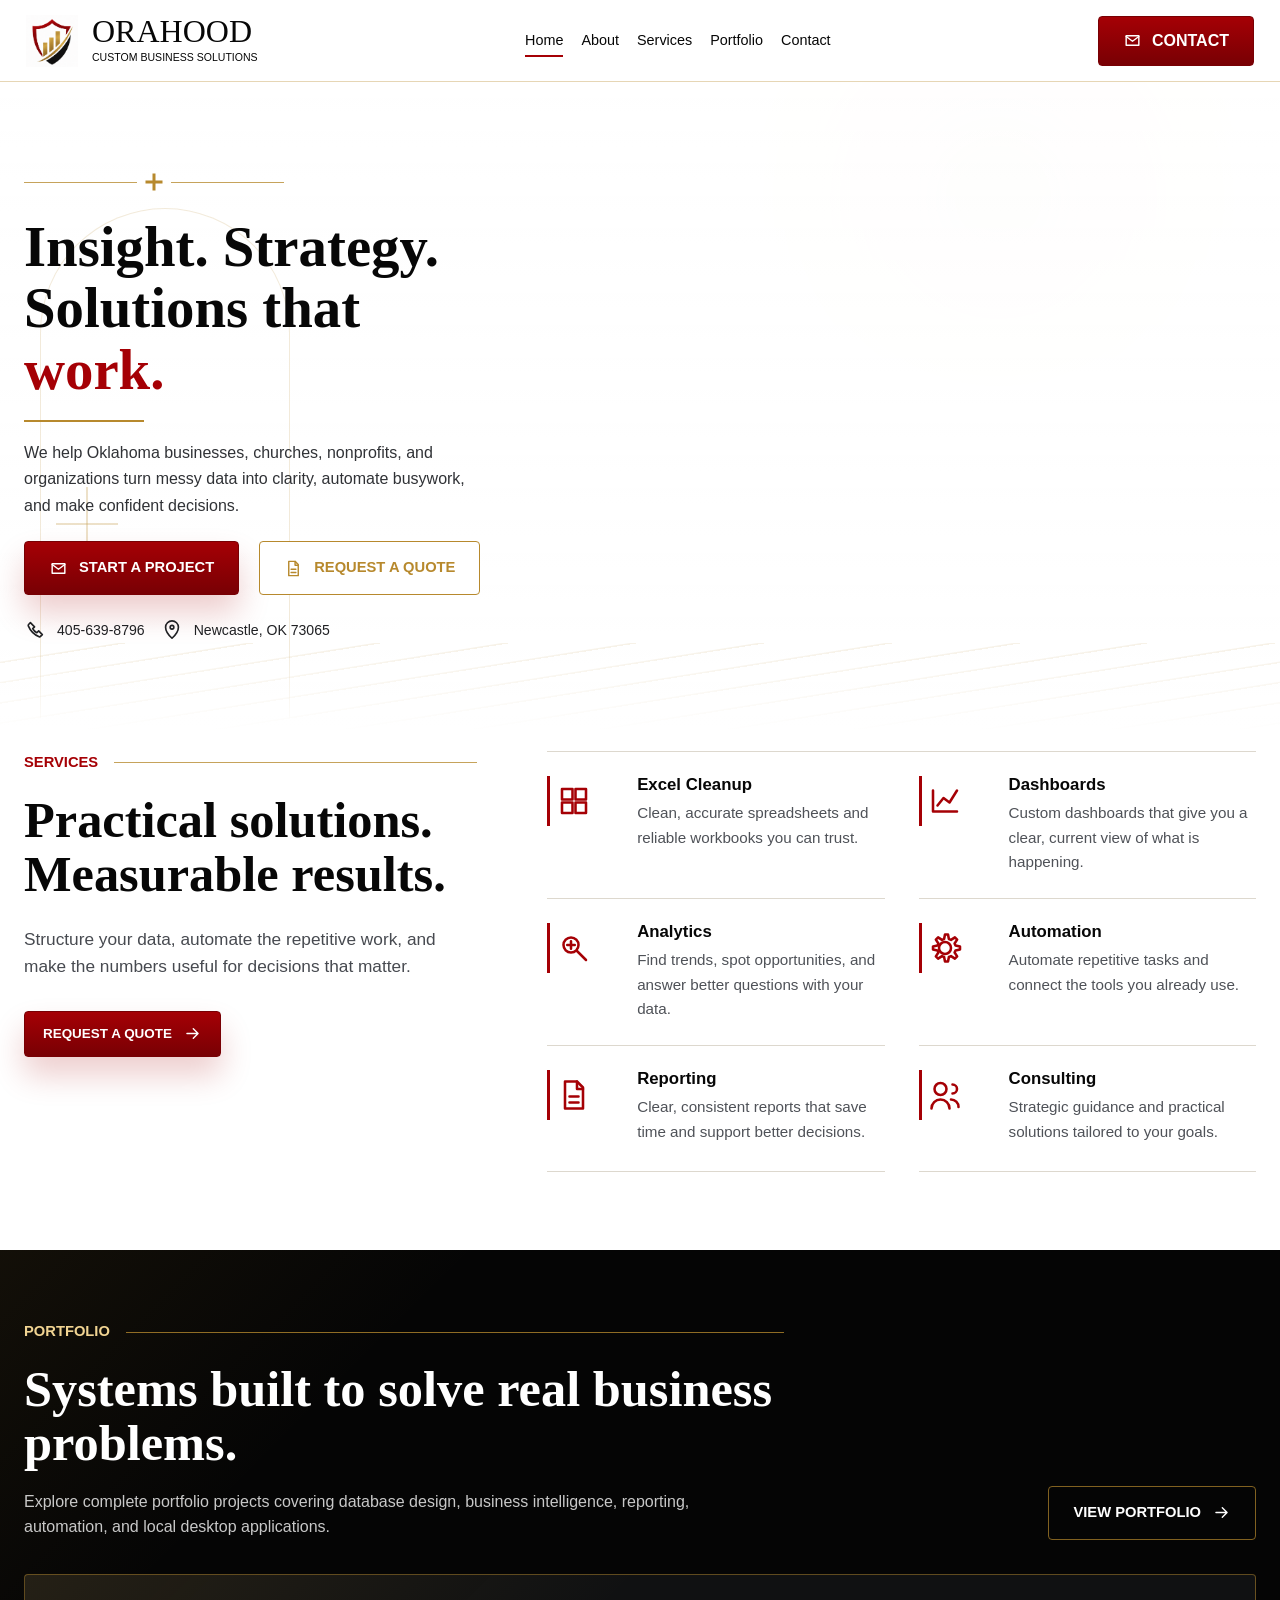
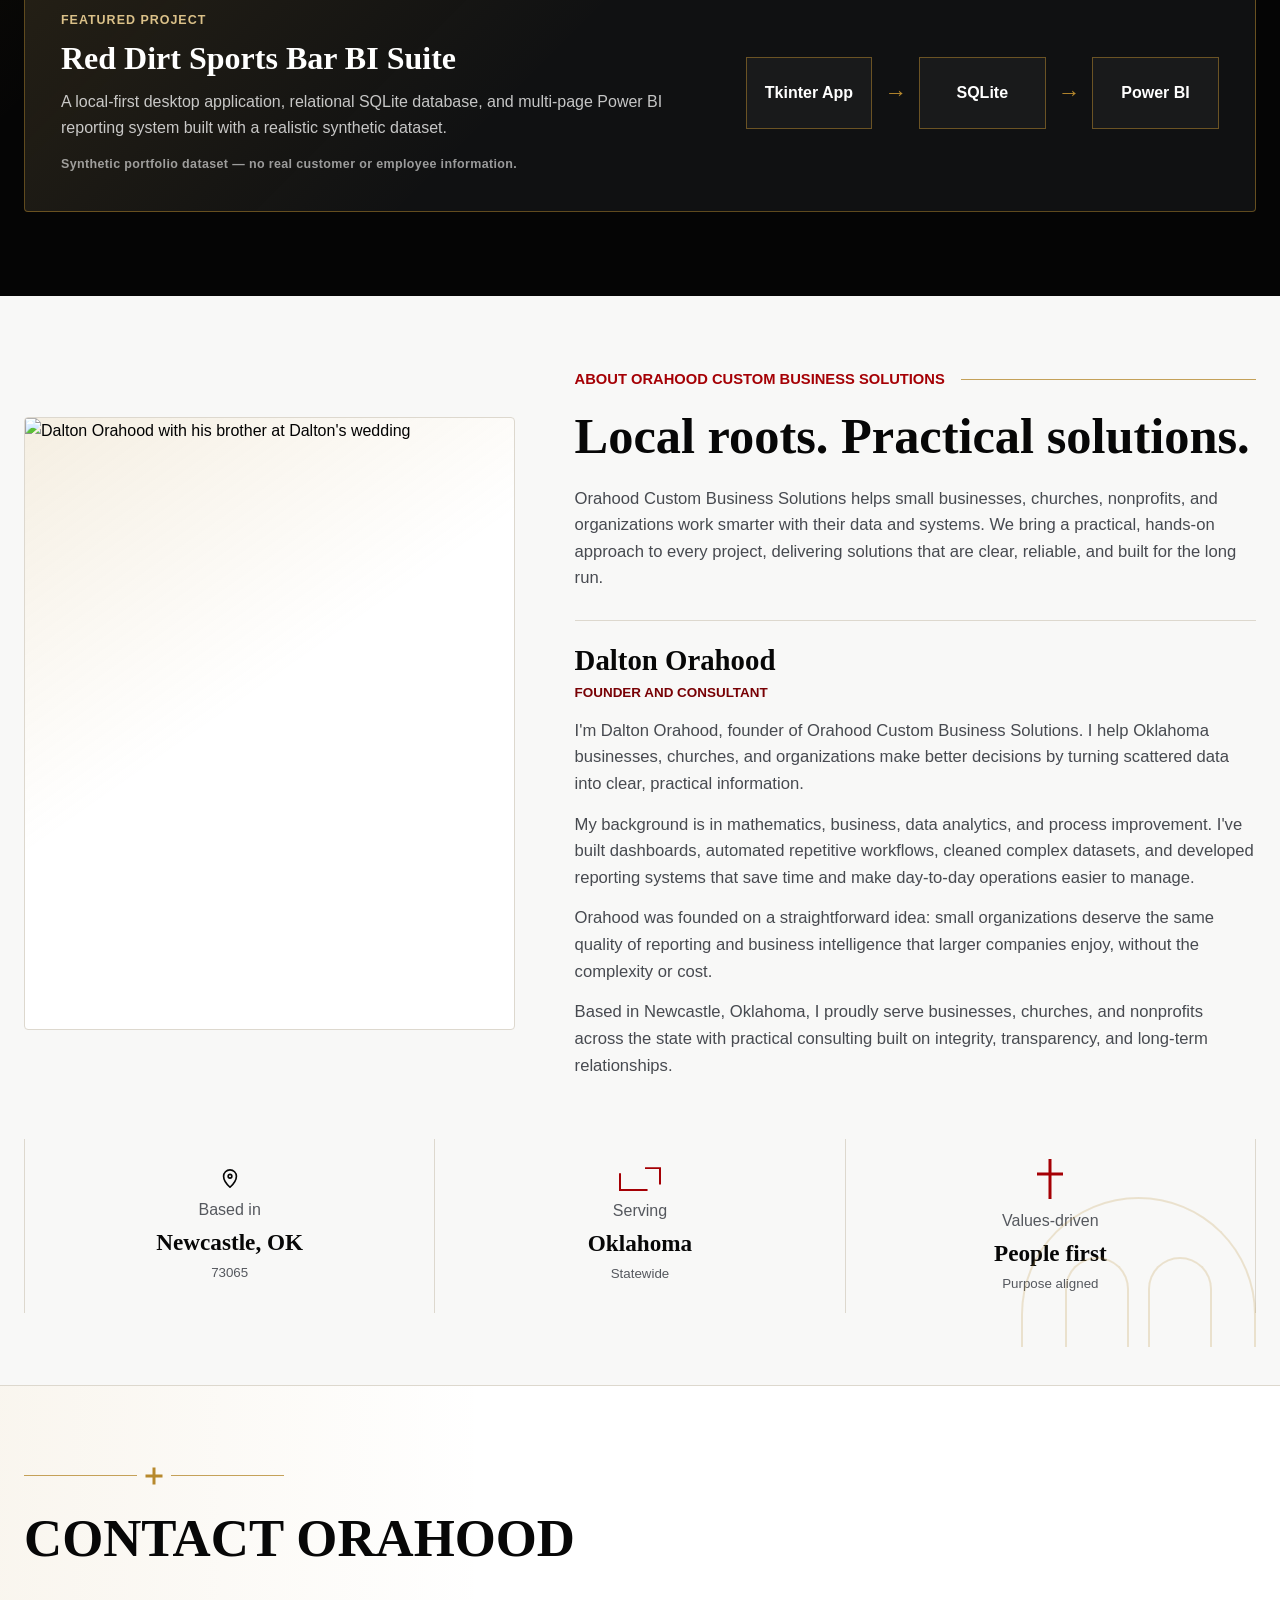
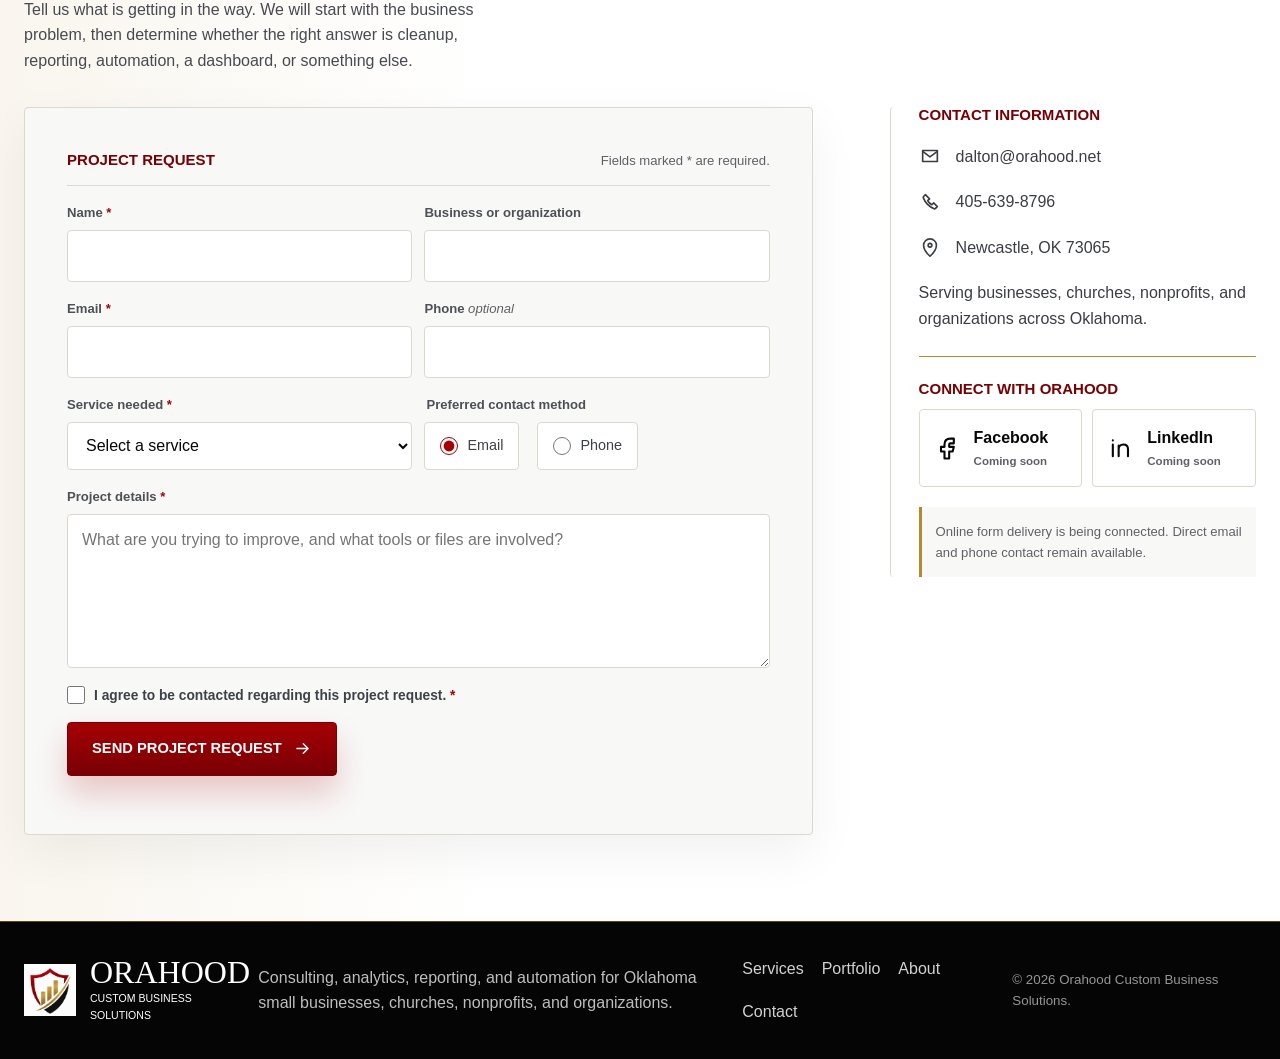
==== commit e13cc629: "Update portfolio site pages and screenshot" ====
--- a/index.html
+++ b/index.html
@@ -4,331 +4,16 @@
     <meta charset="utf-8">
     <meta name="viewport" content="width=device-width, initial-scale=1">
     <title>Orahood Custom Business Solutions</title>
-    <meta name="description" content="Orahood Custom Business Solutions helps Oklahoma small businesses, churches, nonprofits, and organizations with data cleanup, dashboards, analytics, automation, reporting, and practical consulting.">
-    <meta name="theme-color" content="#a50005">
-    <link rel="canonical" href="https://shadowzrealm.github.io/website_test/">
-    <meta property="og:type" content="website">
-    <meta property="og:title" content="Orahood Custom Business Solutions">
-    <meta property="og:description" content="Practical consulting, analytics, reporting, and automation for Oklahoma organizations.">
-    <meta property="og:url" content="https://shadowzrealm.github.io/website_test/">
-    <meta property="og:image" content="https://shadowzrealm.github.io/website_test/orahood-logo.png">
-    <meta name="twitter:card" content="summary_large_image">
-    <meta name="twitter:title" content="Orahood Custom Business Solutions">
-    <meta name="twitter:description" content="Practical consulting, analytics, reporting, and automation for Oklahoma organizations.">
-    <meta name="twitter:image" content="https://shadowzrealm.github.io/website_test/orahood-logo.png">
-    <link rel="icon" type="image/png" href="./orahood-logo.png">
-    <link rel="stylesheet" href="./styles.css">
+    <meta name="description" content="Orahood Custom Business Solutions helps Oklahoma organizations with data cleanup, dashboards, analytics, automation, reporting, and practical consulting.">
+    <meta http-equiv="refresh" content="0; url=./home.html">
+    <link rel="canonical" href="https://shadowzrealm.github.io/website_test/home.html">
+    <script>
+      window.location.replace("./home.html");
+    </script>
   </head>
-  <body data-page="home">
-    <a class="skip-link" href="#mainContent">Skip to main content</a>
-
-    <svg class="icon-sprite" aria-hidden="true">
-      <symbol id="icon-file" viewBox="0 0 24 24">
-        <path d="M6 3h8l4 4v14H6V3Z"/><path d="M14 3v5h4M9 13h6M9 17h6"/>
-      </symbol>
-      <symbol id="icon-mail" viewBox="0 0 24 24">
-        <path d="M4 6h16v12H4V6Z"/><path d="m4 7 8 6 8-6"/>
-      </symbol>
-      <symbol id="icon-phone" viewBox="0 0 24 24">
-        <path d="M7 4 5 6c-.4.4-.5 1-.3 1.5 2.1 5.1 6.7 9.7 11.8 11.8.5.2 1.1.1 1.5-.3l2-2-4-4-2 2c-1.8-.9-3.6-2.7-4.5-4.5l2-2-4-4Z"/>
-      </symbol>
-      <symbol id="icon-map" viewBox="0 0 24 24">
-        <path d="M12 21s7-6.3 7-12A7 7 0 0 0 5 9c0 5.7 7 12 7 12Z"/><circle cx="12" cy="9" r="2"/>
-      </symbol>
-      <symbol id="icon-arrow" viewBox="0 0 24 24">
-        <path d="M5 12h13M13 6l6 6-6 6"/>
-      </symbol>
-      <symbol id="icon-users" viewBox="0 0 24 24">
-        <path d="M9 12a4 4 0 1 0 0-8 4 4 0 0 0 0 8ZM3 21a6 6 0 0 1 12 0"/><path d="M17 11a3 3 0 1 0 0-6M16 15a5 5 0 0 1 5 5"/>
-      </symbol>
-      <symbol id="icon-chart" viewBox="0 0 24 24">
-        <path d="M4 19V5M4 19h16"/><path d="m7 15 4-5 4 3 5-8"/>
-      </symbol>
-      <symbol id="icon-grid" viewBox="0 0 24 24">
-        <path d="M4 4h7v7H4V4ZM13 4h7v7h-7V4ZM4 13h7v7H4v-7ZM13 13h7v7h-7v-7Z"/>
-      </symbol>
-      <symbol id="icon-gear" viewBox="0 0 24 24">
-        <path d="M12 8a4 4 0 1 0 0 8 4 4 0 0 0 0-8Z"/><path d="M4 13v-2l3-.6.6-1.4-1.7-2.6 1.5-1.5L10 6.6l1.4-.6L12 3h2l.6 3 1.4.6 2.6-1.7 1.5 1.5L18.4 9l.6 1.4 3 .6v2l-3 .6-.6 1.4 1.7 2.6-1.5 1.5L16 17.4l-1.4.6-.6 3h-2l-.6-3-1.4-.6-2.6 1.7-1.5-1.5L7.6 15 7 13.6 4 13Z"/>
-      </symbol>
-      <symbol id="icon-facebook" viewBox="0 0 24 24">
-        <path d="M14 8h3V4h-3c-3.3 0-5 2-5 5v2H6v4h3v6h4v-6h3l1-4h-4V9c0-.7.3-1 1-1Z"/>
-      </symbol>
-      <symbol id="icon-linkedin" viewBox="0 0 24 24">
-        <path d="M5 9v10M5 5.5v.1M10 19v-6c0-2 1.3-4 4-4s4 1.8 4 4v6M10 10v9"/>
-      </symbol>
-    </svg>
-
-    <header class="site-header" data-header>
-      <a class="brand" href="./index.html#home" aria-label="Orahood Custom Business Solutions home">
-        <span class="brand-mark" aria-hidden="true"></span>
-        <span class="brand-text">
-          <span class="brand-name">Orahood</span>
-          <span class="brand-subtitle">Custom Business Solutions</span>
-        </span>
-      </a>
-      <button class="nav-toggle" type="button" aria-label="Open navigation" aria-expanded="false" aria-controls="primaryNav">
-        <span></span><span></span><span></span>
-      </button>
-      <nav id="primaryNav" class="primary-nav" aria-label="Primary navigation">
-        <a href="./index.html#home" aria-current="page">Home</a>
-        <a href="./index.html#about">About</a>
-        <a href="./index.html#services">Services</a>
-        <a href="./portfolio.html">Portfolio</a>
-        <a href="./index.html#contact">Contact</a>
-      </nav>
-      <div class="header-actions">
-        <a class="header-cta" href="#contact">
-          <svg aria-hidden="true"><use href="#icon-mail"></use></svg>
-          <span>Contact</span>
-        </a>
-      </div>
-    </header>
-
-    <main id="mainContent">
-      <section id="home" class="hero section-anchor">
-        <div class="hero-ornament" aria-hidden="true"></div>
-        <div class="section-shell hero-shell">
-          <div class="hero-copy">
-            <div class="cross-rule" aria-hidden="true"><span></span></div>
-            <h1>Insight. Strategy. Solutions that <span class="accent-word">work.</span></h1>
-            <p>We help Oklahoma businesses, churches, nonprofits, and organizations turn messy data into clarity, automate busywork, and make confident decisions.</p>
-            <div class="hero-actions">
-              <a class="button button-primary" href="#contact">
-                <svg aria-hidden="true"><use href="#icon-mail"></use></svg>
-                <span>Start a project</span>
-              </a>
-              <a class="button button-secondary" href="#contactForm">
-                <svg aria-hidden="true"><use href="#icon-file"></use></svg>
-                <span>Request a quote</span>
-              </a>
-            </div>
-            <div class="contact-strip" aria-label="Contact summary">
-              <a href="tel:+14056398796">
-                <svg aria-hidden="true"><use href="#icon-phone"></use></svg>
-                <span>405-639-8796</span>
-              </a>
-              <span>
-                <svg aria-hidden="true"><use href="#icon-map"></use></svg>
-                <span>Newcastle, OK 73065</span>
-              </span>
-            </div>
-          </div>
-        </div>
-      </section>
-
-      <section id="services" class="services section-anchor">
-        <div class="section-shell split-intro">
-          <div>
-            <div class="section-line"><span>Services</span></div>
-            <h2>Practical solutions. Measurable results.</h2>
-            <p>Structure your data, automate the repetitive work, and make the numbers useful for decisions that matter.</p>
-            <a class="button button-primary compact" href="#contactForm">
-              <span>Request a quote</span>
-              <svg aria-hidden="true"><use href="#icon-arrow"></use></svg>
-            </a>
-          </div>
-          <div id="servicesList" class="service-list"></div>
-        </div>
-      </section>
-
-      <section id="portfolio" class="portfolio section-anchor">
-        <div class="section-shell">
-          <div class="portfolio-head portfolio-preview-head">
-            <div>
-              <div class="section-line on-dark"><span>Portfolio</span></div>
-              <h2>Systems built to solve real business problems.</h2>
-              <p>Explore complete portfolio projects covering database design, business intelligence, reporting, automation, and local desktop applications.</p>
-            </div>
-            <a class="button button-ghost-dark" href="./portfolio.html">
-              <span>View portfolio</span>
-              <svg aria-hidden="true"><use href="#icon-arrow"></use></svg>
-            </a>
-          </div>
-          <article class="portfolio-feature">
-            <div class="portfolio-feature-copy">
-              <span class="project-kicker">Featured project</span>
-              <h3>Red Dirt Sports Bar BI Suite</h3>
-              <p>A local-first desktop application, relational SQLite database, and multi-page Power BI reporting system built with a realistic synthetic dataset.</p>
-              <span class="disclosure-line">Synthetic portfolio dataset — no real customer or employee information.</span>
-            </div>
-            <div class="mini-architecture" aria-label="System architecture: desktop application to SQLite database to Power BI dashboard">
-              <span>Tkinter App</span><i aria-hidden="true">→</i><span>SQLite</span><i aria-hidden="true">→</i><span>Power BI</span>
-            </div>
-          </article>
-        </div>
-      </section>
-
-      <section id="about" class="about section-anchor">
-        <div class="section-shell about-shell">
-          <div class="about-media">
-            <div class="about-photo-card has-image">
-              <img src="./about-us.jpg" width="1152" height="1728" alt="Dalton Orahood with his brother at Dalton's wedding" loading="lazy">
-            </div>
-          </div>
-          <div class="about-copy">
-            <div class="section-line"><span>About Orahood Custom Business Solutions</span></div>
-            <h2>Local roots. Practical solutions.</h2>
-            <p>Orahood Custom Business Solutions helps small businesses, churches, nonprofits, and organizations work smarter with their data and systems. We bring a practical, hands-on approach to every project, delivering solutions that are clear, reliable, and built for the long run.</p>
-            <div class="bio-panel">
-              <h3>Dalton Orahood</h3>
-              <strong>Founder and consultant</strong>
-              <p>I'm Dalton Orahood, founder of Orahood Custom Business Solutions. I help Oklahoma businesses, churches, and organizations make better decisions by turning scattered data into clear, practical information.</p>
-              <p>My background is in mathematics, business, data analytics, and process improvement. I've built dashboards, automated repetitive workflows, cleaned complex datasets, and developed reporting systems that save time and make day-to-day operations easier to manage.</p>
-              <p>Orahood was founded on a straightforward idea: small organizations deserve the same quality of reporting and business intelligence that larger companies enjoy, without the complexity or cost.</p>
-              <p>Based in Newcastle, Oklahoma, I proudly serve businesses, churches, and nonprofits across the state with practical consulting built on integrity, transparency, and long-term relationships.</p>
-            </div>
-          </div>
-          <div class="about-facts">
-            <article>
-              <svg aria-hidden="true"><use href="#icon-map"></use></svg>
-              <span>Based in</span><strong>Newcastle, OK</strong><small>73065</small>
-            </article>
-            <article>
-              <span class="ok-outline" aria-hidden="true"></span>
-              <span>Serving</span><strong>Oklahoma</strong><small>Statewide</small>
-            </article>
-            <article>
-              <span class="cross-icon" aria-hidden="true"></span>
-              <span>Values-driven</span><strong>People first</strong><small>Purpose aligned</small>
-            </article>
-          </div>
-          <div class="chapel-line" aria-hidden="true"></div>
-        </div>
-      </section>
-
-      <section id="contact" class="contact section-anchor">
-        <div class="section-shell contact-shell">
-          <div class="contact-heading">
-            <div class="cross-rule" aria-hidden="true"><span></span></div>
-            <h2>Contact Orahood</h2>
-            <p>Tell us what is getting in the way. We will start with the business problem, then determine whether the right answer is cleanup, reporting, automation, a dashboard, or something else.</p>
-          </div>
-
-          <div class="contact-grid project-contact-grid">
-            <form id="contactForm" class="form-panel project-form" novalidate>
-              <div class="form-intro">
-                <h3>Project request</h3>
-                <p>Fields marked <span aria-hidden="true">*</span> are required.</p>
-              </div>
-
-              <div class="field-row">
-                <label for="contactName">
-                  <span>Name <b aria-hidden="true">*</b></span>
-                  <input id="contactName" name="name" type="text" autocomplete="name" required aria-describedby="contactNameError">
-                  <small class="field-error" id="contactNameError"></small>
-                </label>
-                <label for="contactBusiness">
-                  <span>Business or organization</span>
-                  <input id="contactBusiness" name="business" type="text" autocomplete="organization">
-                </label>
-              </div>
-
-              <div class="field-row">
-                <label for="contactEmail">
-                  <span>Email <b aria-hidden="true">*</b></span>
-                  <input id="contactEmail" name="email" type="email" autocomplete="email" inputmode="email" required aria-describedby="contactEmailError">
-                  <small class="field-error" id="contactEmailError"></small>
-                </label>
-                <label for="contactPhone">
-                  <span>Phone <em>optional</em></span>
-                  <input id="contactPhone" name="phone" type="tel" autocomplete="tel" inputmode="tel">
-                </label>
-              </div>
-
-              <div class="field-row">
-                <label for="contactService">
-                  <span>Service needed <b aria-hidden="true">*</b></span>
-                  <select id="contactService" name="service" required aria-describedby="contactServiceError">
-                    <option value="">Select a service</option>
-                    <option>Excel Cleanup</option>
-                    <option>Dashboard</option>
-                    <option>Analytics</option>
-                    <option>Automation</option>
-                    <option>Reporting</option>
-                    <option>Database or Application</option>
-                    <option>Consulting</option>
-                    <option>Other</option>
-                  </select>
-                  <small class="field-error" id="contactServiceError"></small>
-                </label>
-                <fieldset class="contact-preference">
-                  <legend>Preferred contact method</legend>
-                  <label><input type="radio" name="preferred_contact" value="Email" checked> Email</label>
-                  <label><input type="radio" name="preferred_contact" value="Phone"> Phone</label>
-                </fieldset>
-              </div>
-
-              <label for="contactDetails">
-                <span>Project details <b aria-hidden="true">*</b></span>
-                <textarea id="contactDetails" name="details" rows="5" required aria-describedby="contactDetailsError" placeholder="What are you trying to improve, and what tools or files are involved?"></textarea>
-                <small class="field-error" id="contactDetailsError"></small>
-              </label>
-
-              <div class="honeypot" aria-hidden="true">
-                <label for="contactWebsite">Website</label>
-                <input id="contactWebsite" name="website" type="text" tabindex="-1" autocomplete="off">
-              </div>
-
-              <label class="consent-row" for="contactConsent">
-                <input id="contactConsent" name="consent" type="checkbox" required aria-describedby="contactConsentError">
-                <span>I agree to be contacted regarding this project request. <b aria-hidden="true">*</b></span>
-              </label>
-              <small class="field-error consent-error" id="contactConsentError"></small>
-
-              <button class="button button-primary form-submit" type="submit">
-                <span class="submit-label">Send project request</span>
-                <span class="submit-loading" hidden>Sending…</span>
-                <svg aria-hidden="true"><use href="#icon-arrow"></use></svg>
-              </button>
-              <p id="contactFormStatus" class="form-status" role="status" aria-live="polite"></p>
-            </form>
-
-            <aside class="contact-info">
-              <h3>Contact information</h3>
-              <a href="mailto:dalton@orahood.net">
-                <svg aria-hidden="true"><use href="#icon-mail"></use></svg>
-                <span>dalton@orahood.net</span>
-              </a>
-              <a href="tel:+14056398796">
-                <svg aria-hidden="true"><use href="#icon-phone"></use></svg>
-                <span>405-639-8796</span>
-              </a>
-              <span>
-                <svg aria-hidden="true"><use href="#icon-map"></use></svg>
-                <span>Newcastle, OK 73065</span>
-              </span>
-              <span class="statewide">Serving businesses, churches, nonprofits, and organizations across Oklahoma.</span>
-              <div class="social-connect">
-                <h3>Connect with Orahood</h3>
-                <div id="socialLinks" class="social-links"></div>
-              </div>
-              <p class="delivery-note">Online form delivery is being connected. Direct email and phone contact remain available.</p>
-            </aside>
-          </div>
-        </div>
-      </section>
+  <body>
+    <main>
+      <p><a href="./home.html">Continue to Orahood Custom Business Solutions.</a></p>
     </main>
-
-    <footer class="site-footer">
-      <div class="section-shell footer-shell">
-        <a class="brand footer-brand" href="./index.html#home">
-          <span class="brand-mark" aria-hidden="true"></span>
-          <span class="brand-text">
-            <span class="brand-name">Orahood</span>
-            <span class="brand-subtitle">Custom Business Solutions</span>
-          </span>
-        </a>
-        <p>Consulting, analytics, reporting, and automation for Oklahoma small businesses, churches, nonprofits, and organizations.</p>
-        <nav class="footer-links" aria-label="Footer navigation">
-          <a href="./index.html#services">Services</a>
-          <a href="./portfolio.html">Portfolio</a>
-          <a href="./index.html#about">About</a>
-          <a href="./index.html#contact">Contact</a>
-        </nav>
-        <small class="copyright">© <span data-current-year></span> Orahood Custom Business Solutions.</small>
-      </div>
-    </footer>
-
-    <script src="./script.js"></script>
   </body>
 </html>
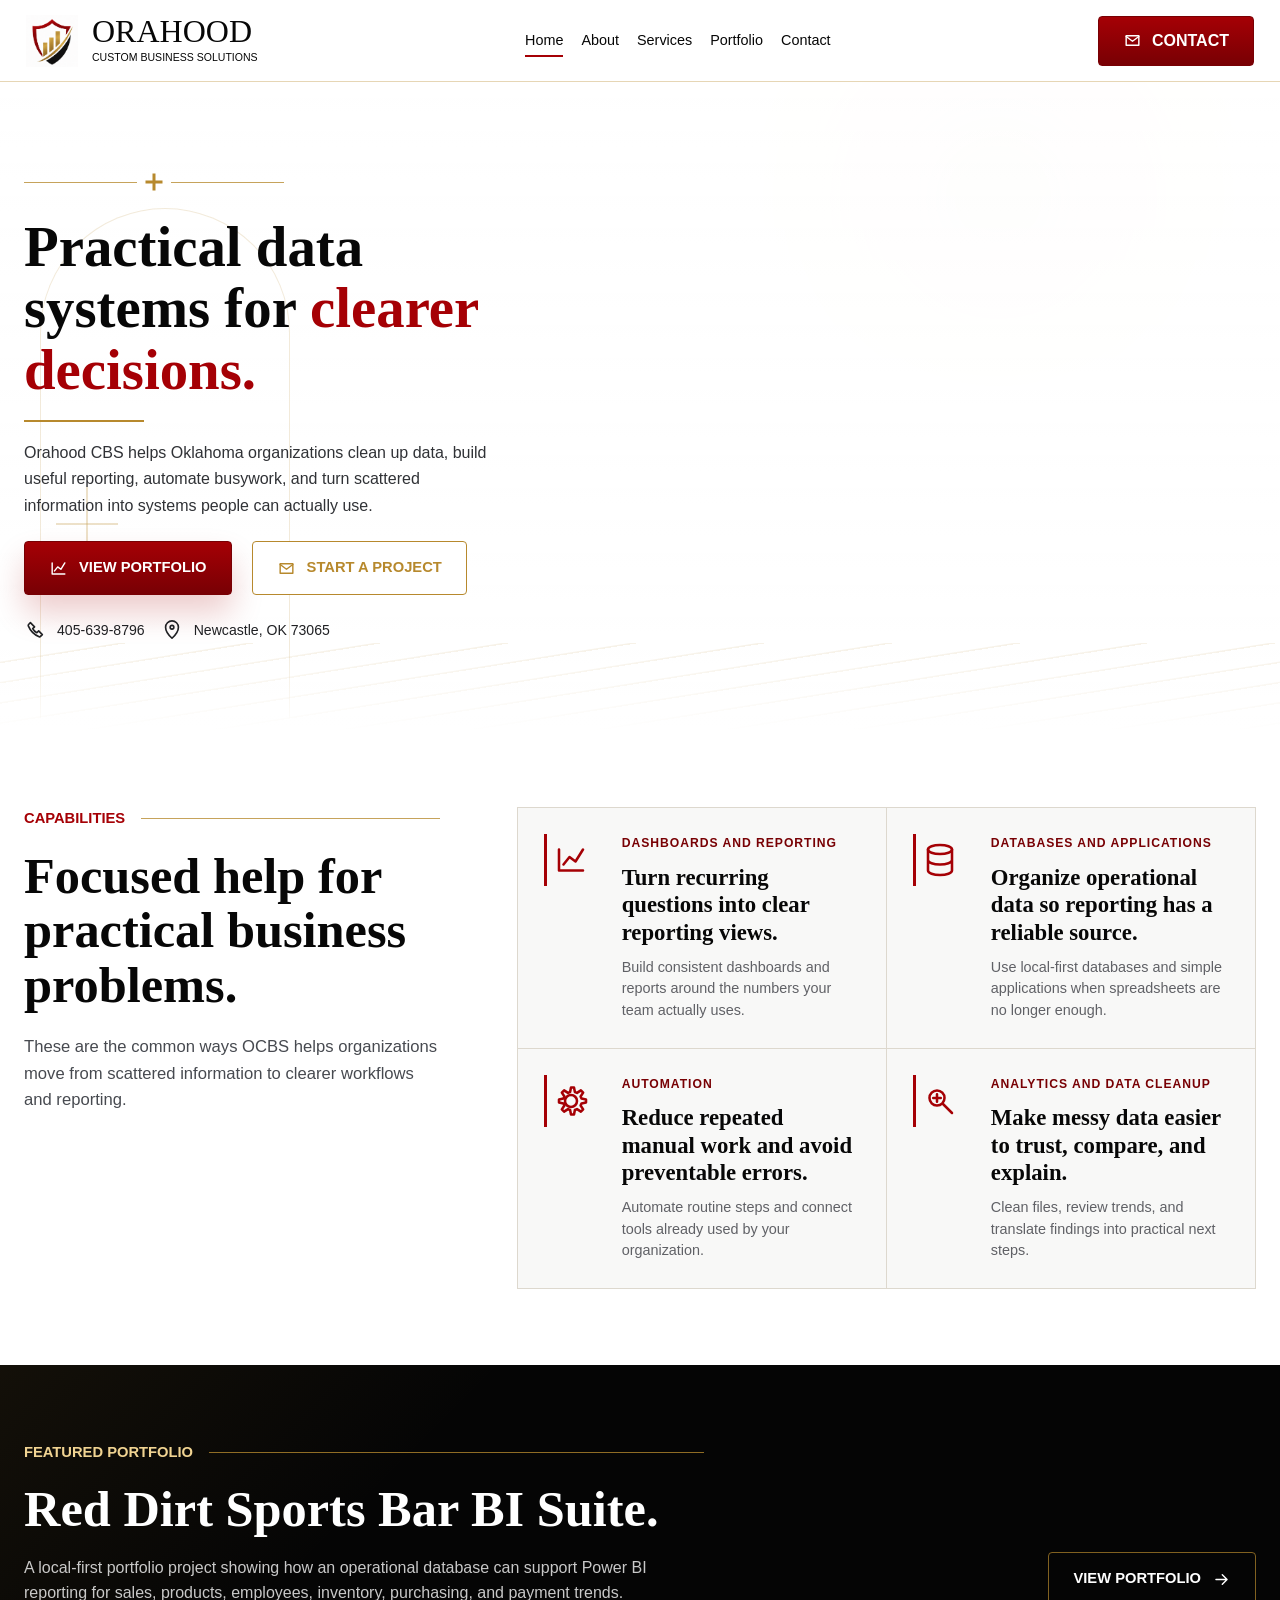
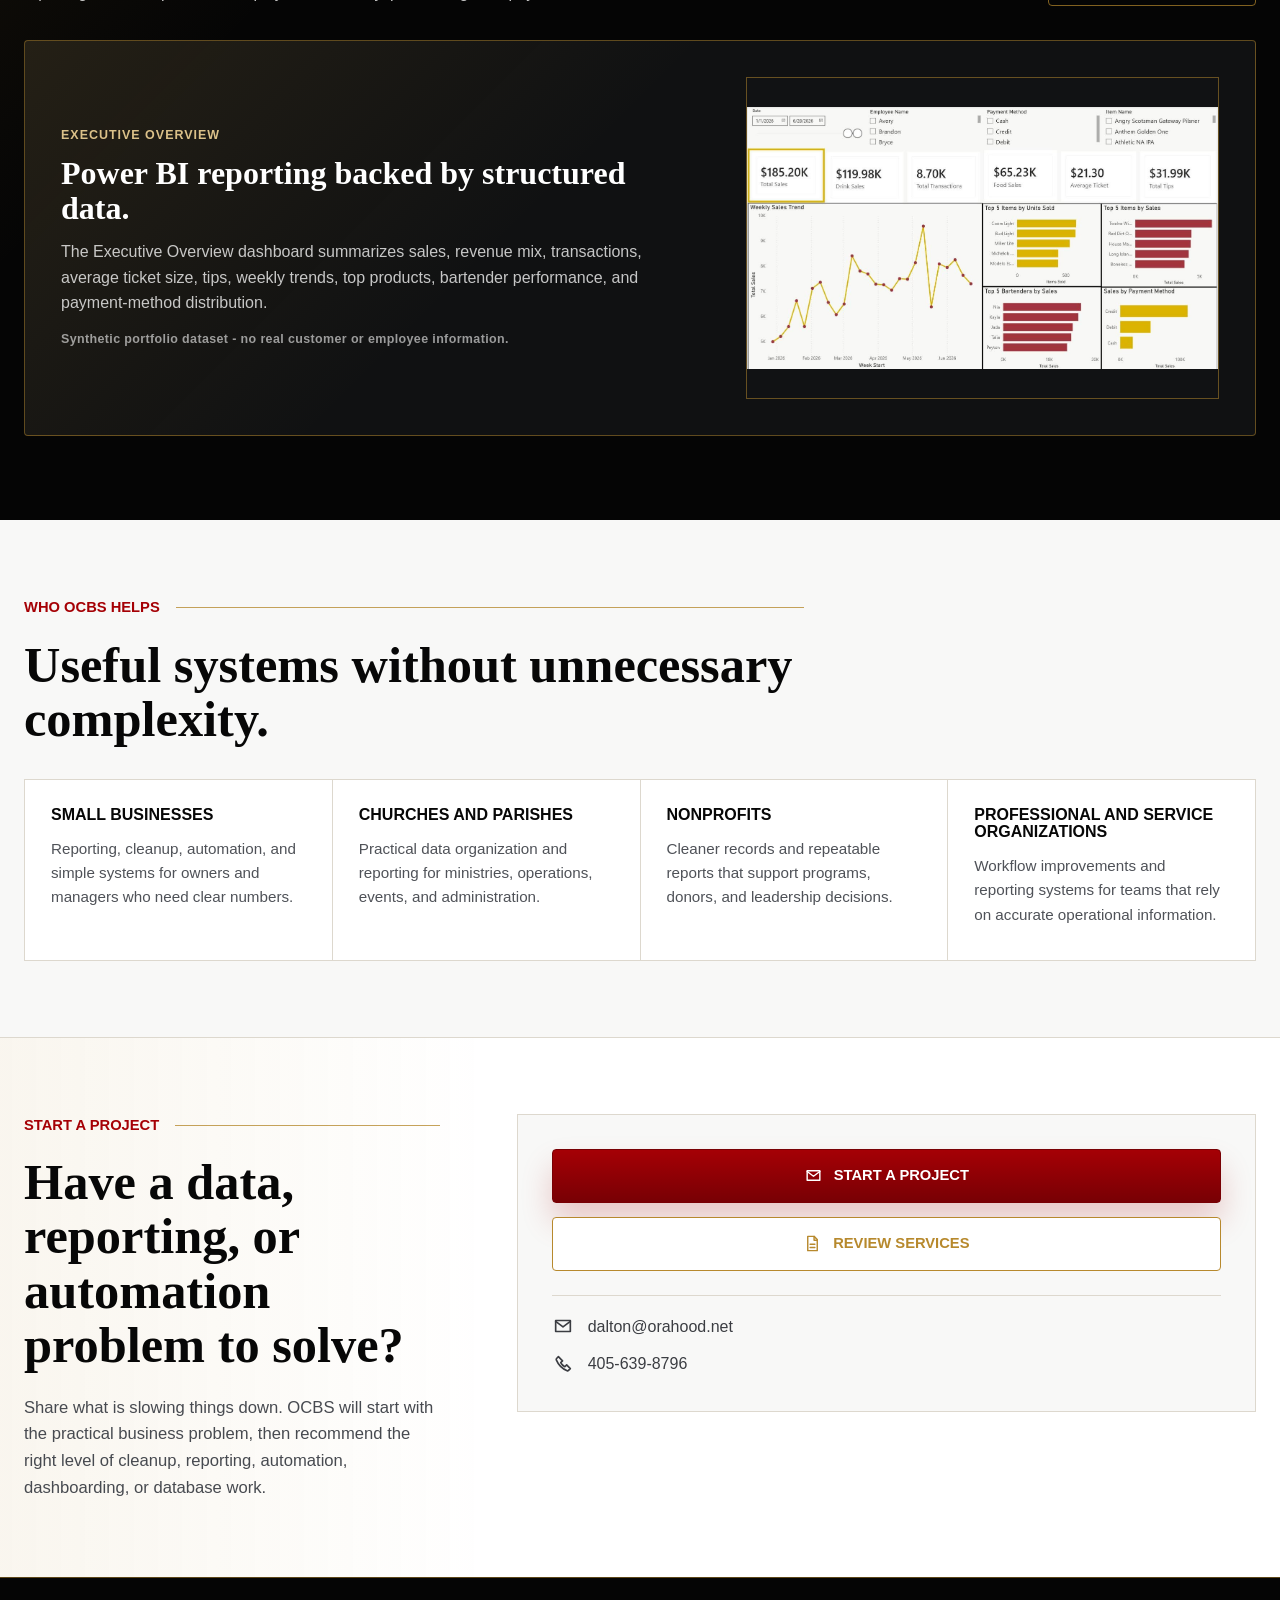
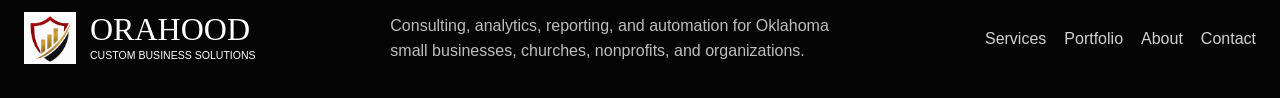
==== commit f3e1b684: "Refine OCBS pages and portfolio gallery" ====
--- a/index.html
+++ b/index.html
@@ -6,7 +6,7 @@
     <title>Orahood Custom Business Solutions</title>
     <meta name="description" content="Orahood Custom Business Solutions helps Oklahoma organizations with data cleanup, dashboards, analytics, automation, reporting, and practical consulting.">
     <meta http-equiv="refresh" content="0; url=./home.html">
-    <link rel="canonical" href="https://shadowzrealm.github.io/website_test/home.html">
+    <link rel="canonical" href="https://shadowzrealm.github.io/OCBS/home.html">
     <script>
       window.location.replace("./home.html");
     </script>
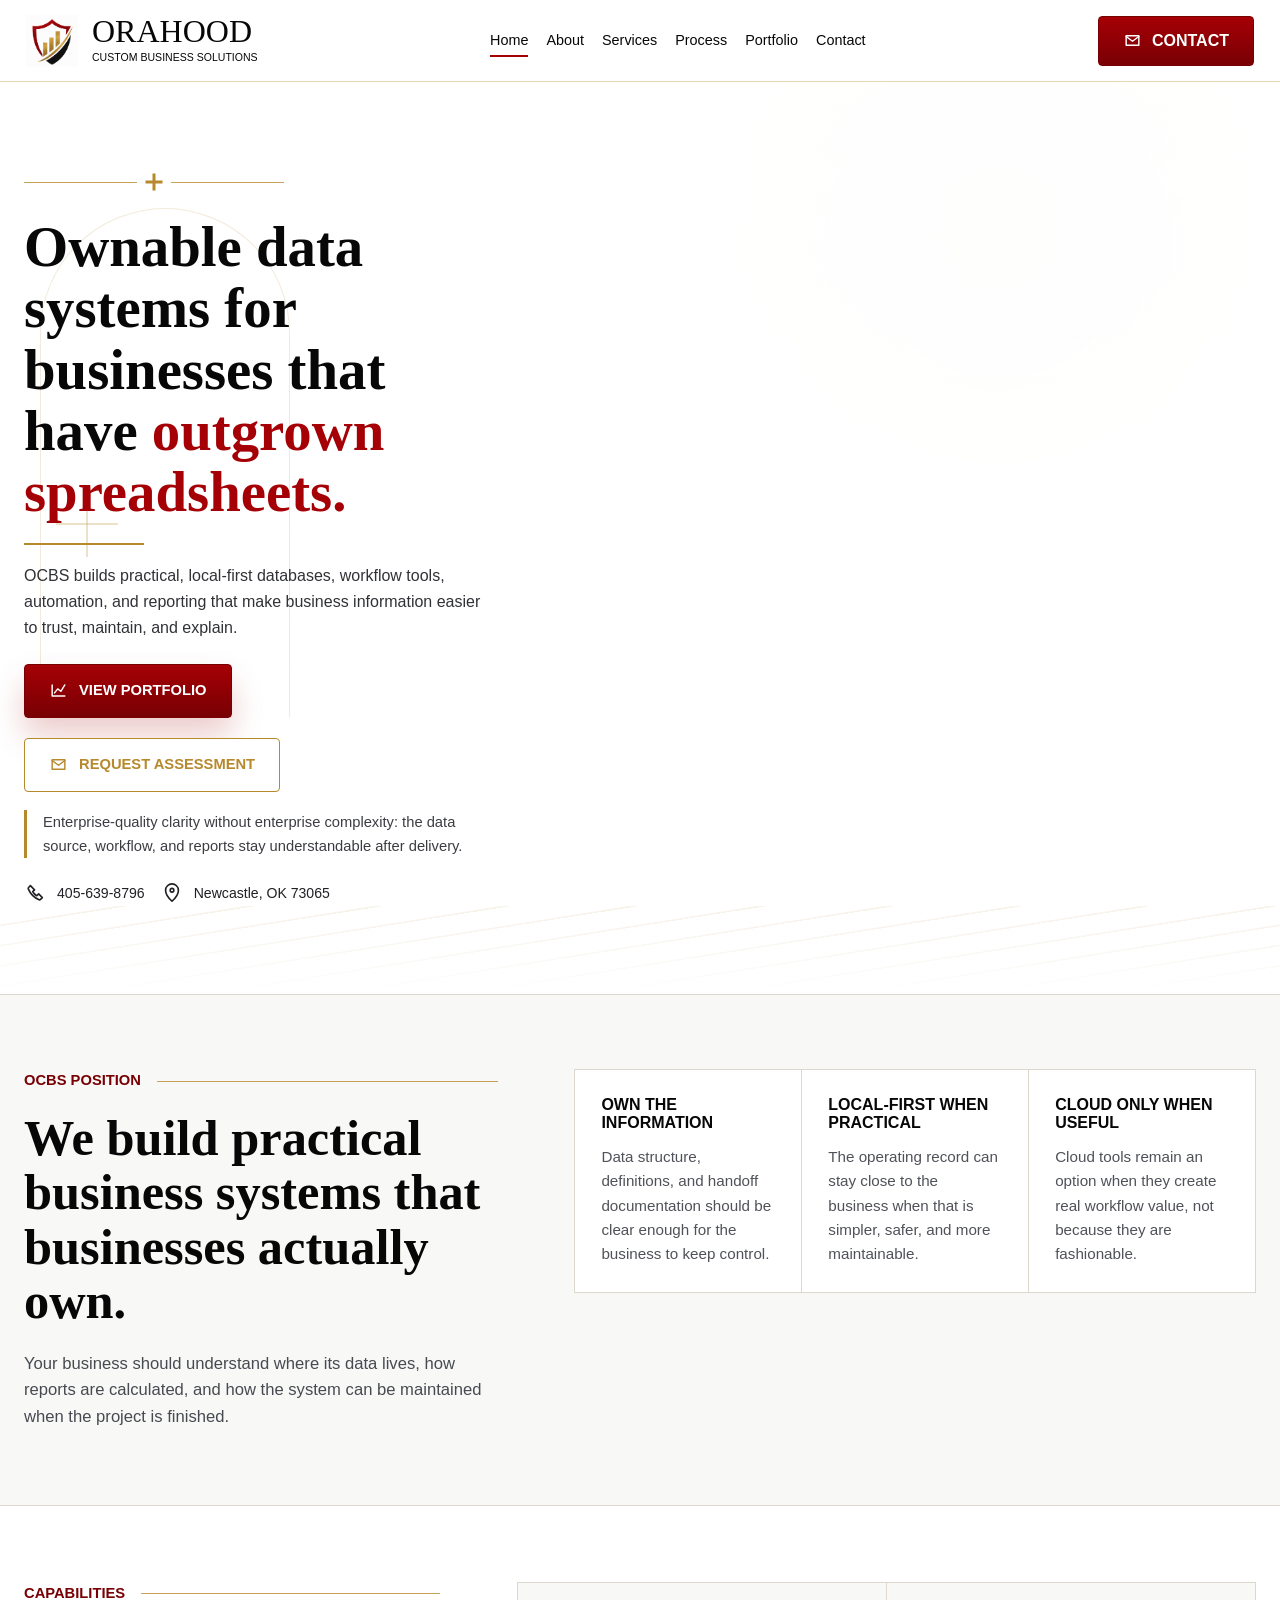
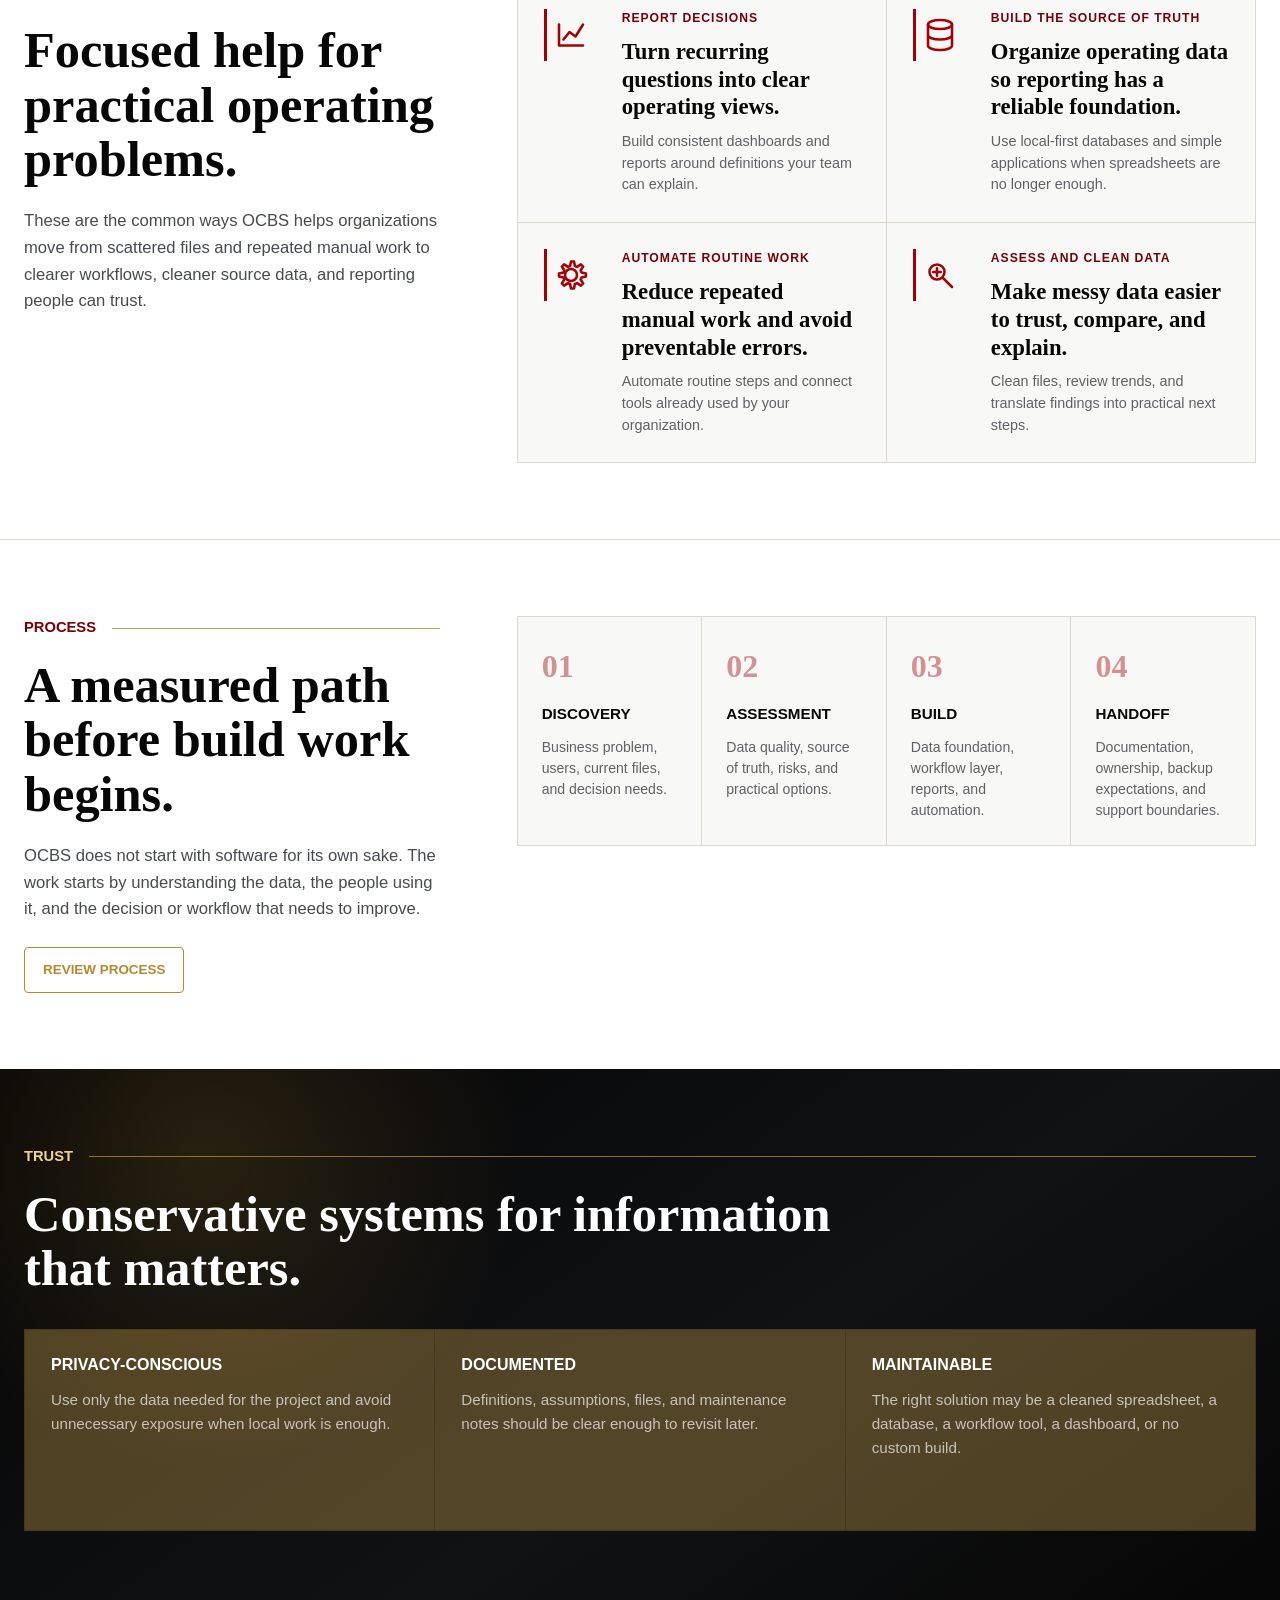
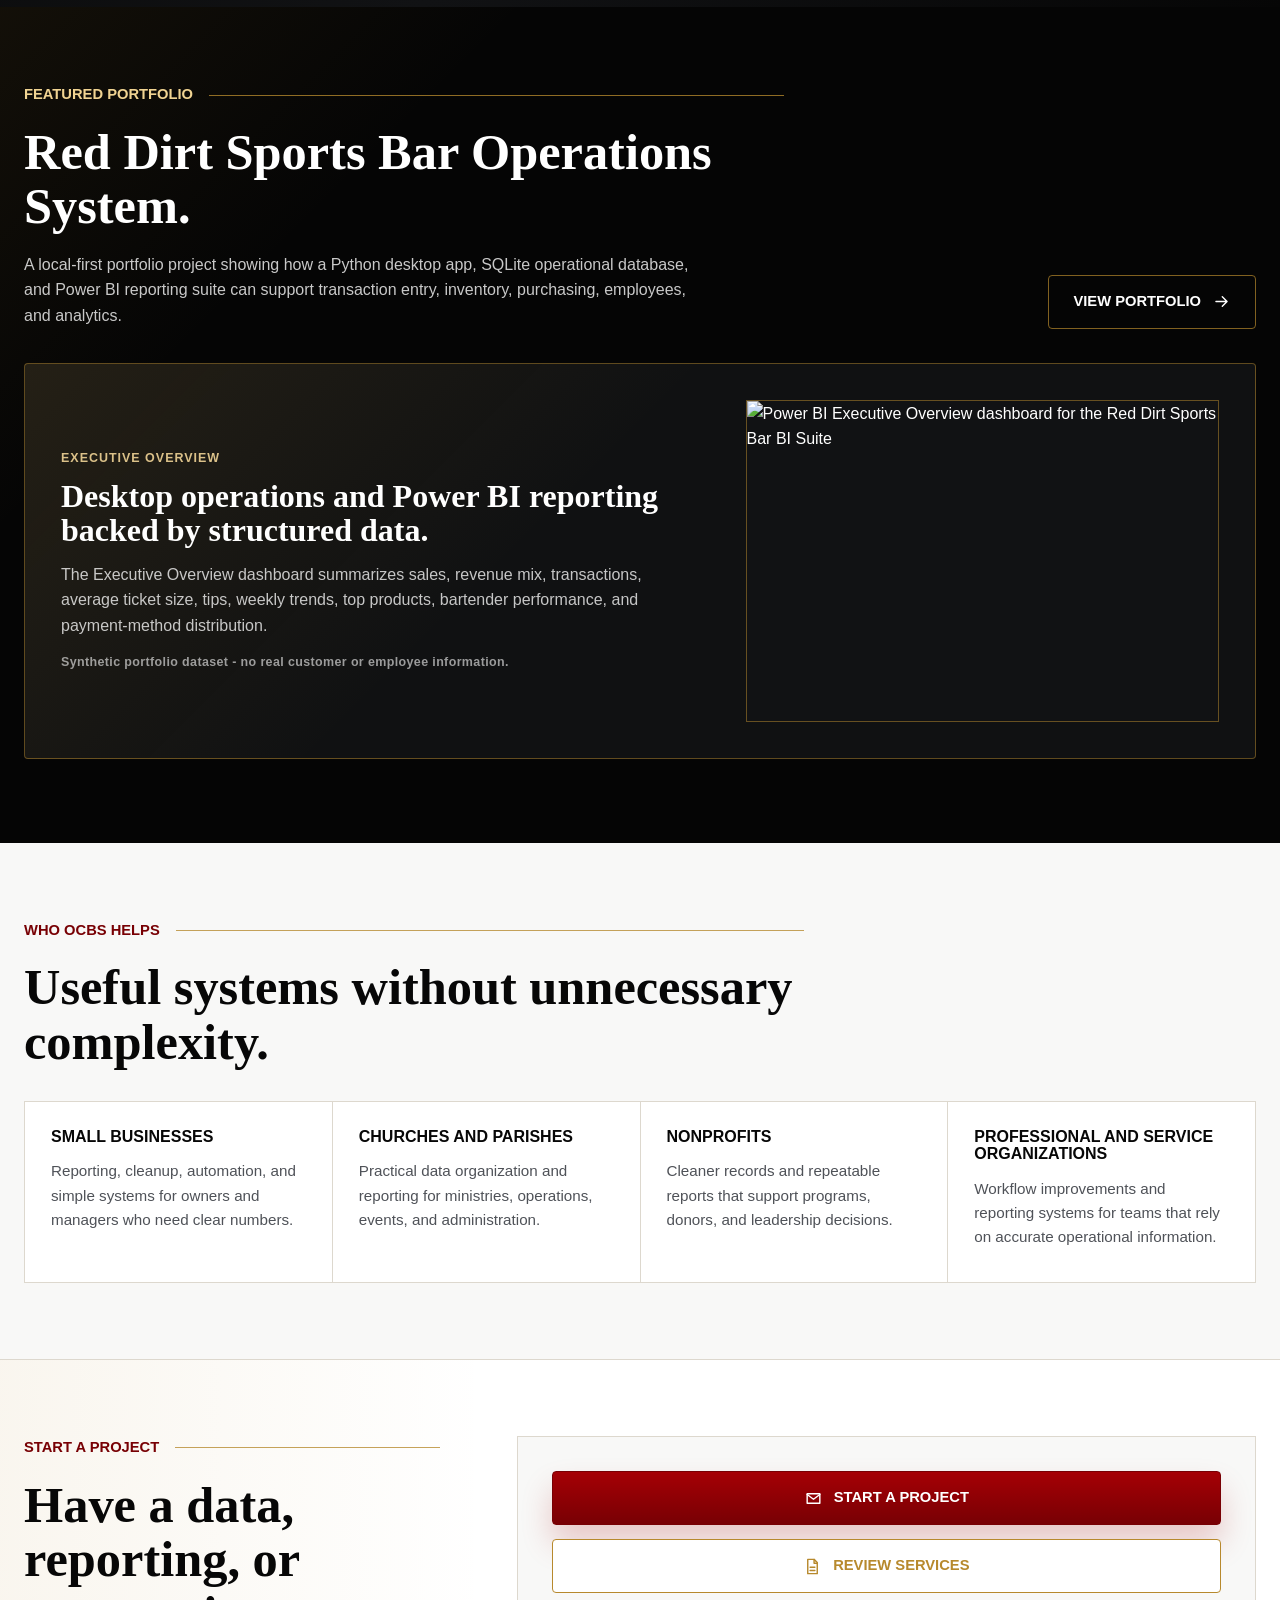
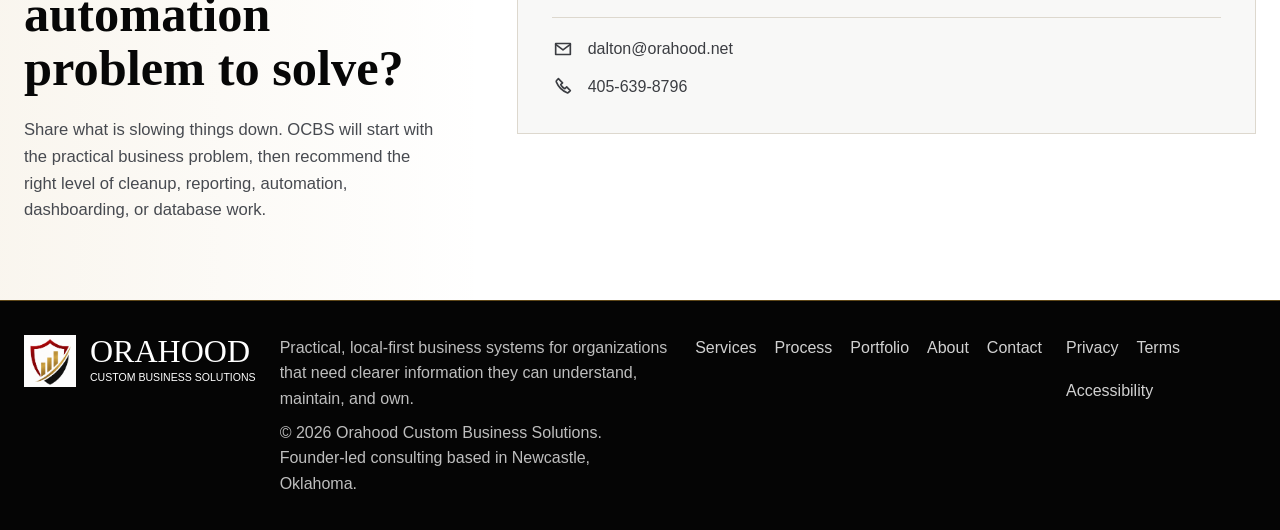
==== commit 8ef7ca0d: "Harden static site security policy" ====
--- a/index.html
+++ b/index.html
@@ -1,15 +1,14 @@
-<!doctype html>
+<!DOCTYPE html>
 <html lang="en">
   <head>
     <meta charset="utf-8">
     <meta name="viewport" content="width=device-width, initial-scale=1">
+    <meta http-equiv="Content-Security-Policy" content="default-src 'self'; base-uri 'self'; object-src 'none'; script-src 'self' 'sha256-cpHYPZPGmISMK6CmU9kjs5+MxILZZfV61/QCoM1B9Bw='; style-src 'self'; img-src 'self' data: https:; media-src 'self'; font-src 'self'; connect-src 'self' https://formspree.io; form-action 'self' https://formspree.io; manifest-src 'self'; worker-src 'none'">
+    <meta name="referrer" content="strict-origin-when-cross-origin">
     <title>Orahood Custom Business Solutions</title>
     <meta name="description" content="Orahood Custom Business Solutions helps Oklahoma organizations with data cleanup, dashboards, analytics, automation, reporting, and practical consulting.">
     <meta http-equiv="refresh" content="0; url=./home.html">
-    <link rel="canonical" href="https://shadowzrealm.github.io/OCBS/home.html">
-    <script>
-      window.location.replace("./home.html");
-    </script>
+    <link rel="canonical" href="https://orahoodcbs.com/">
   </head>
   <body>
     <main>
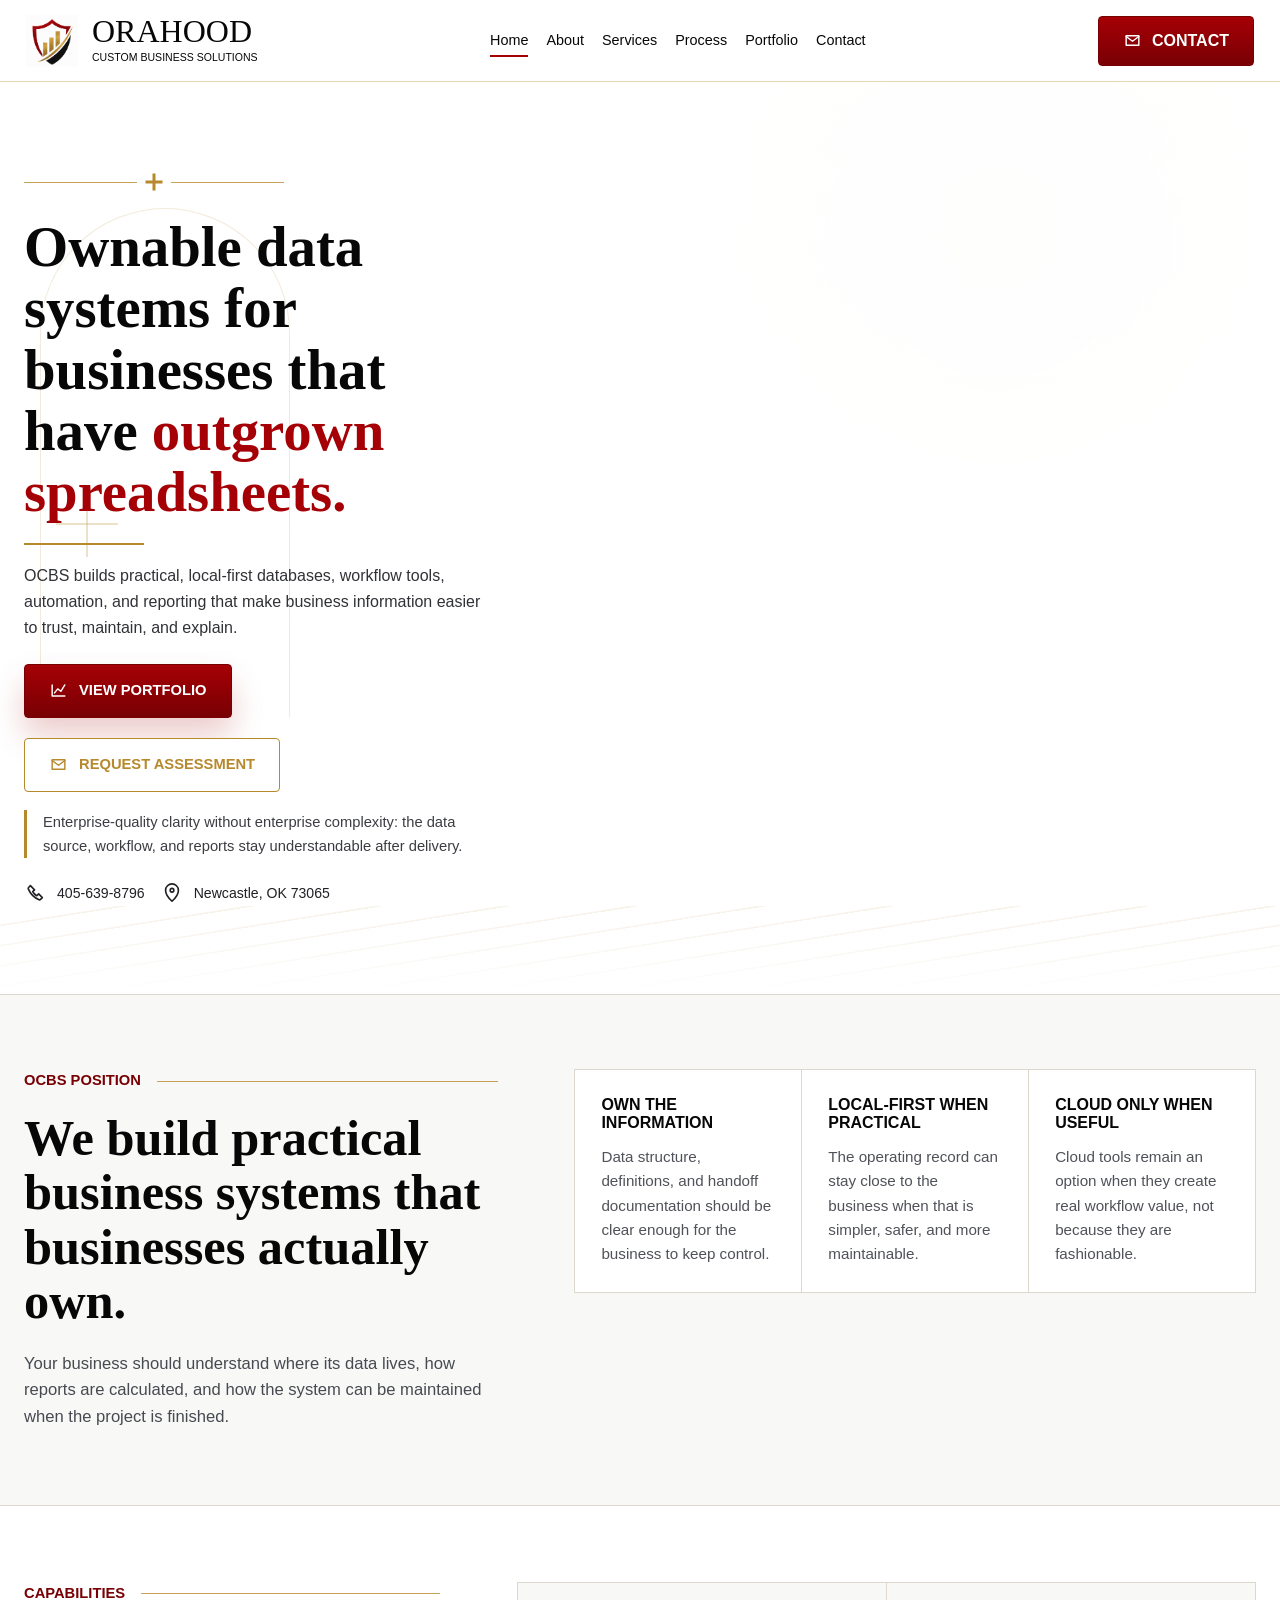
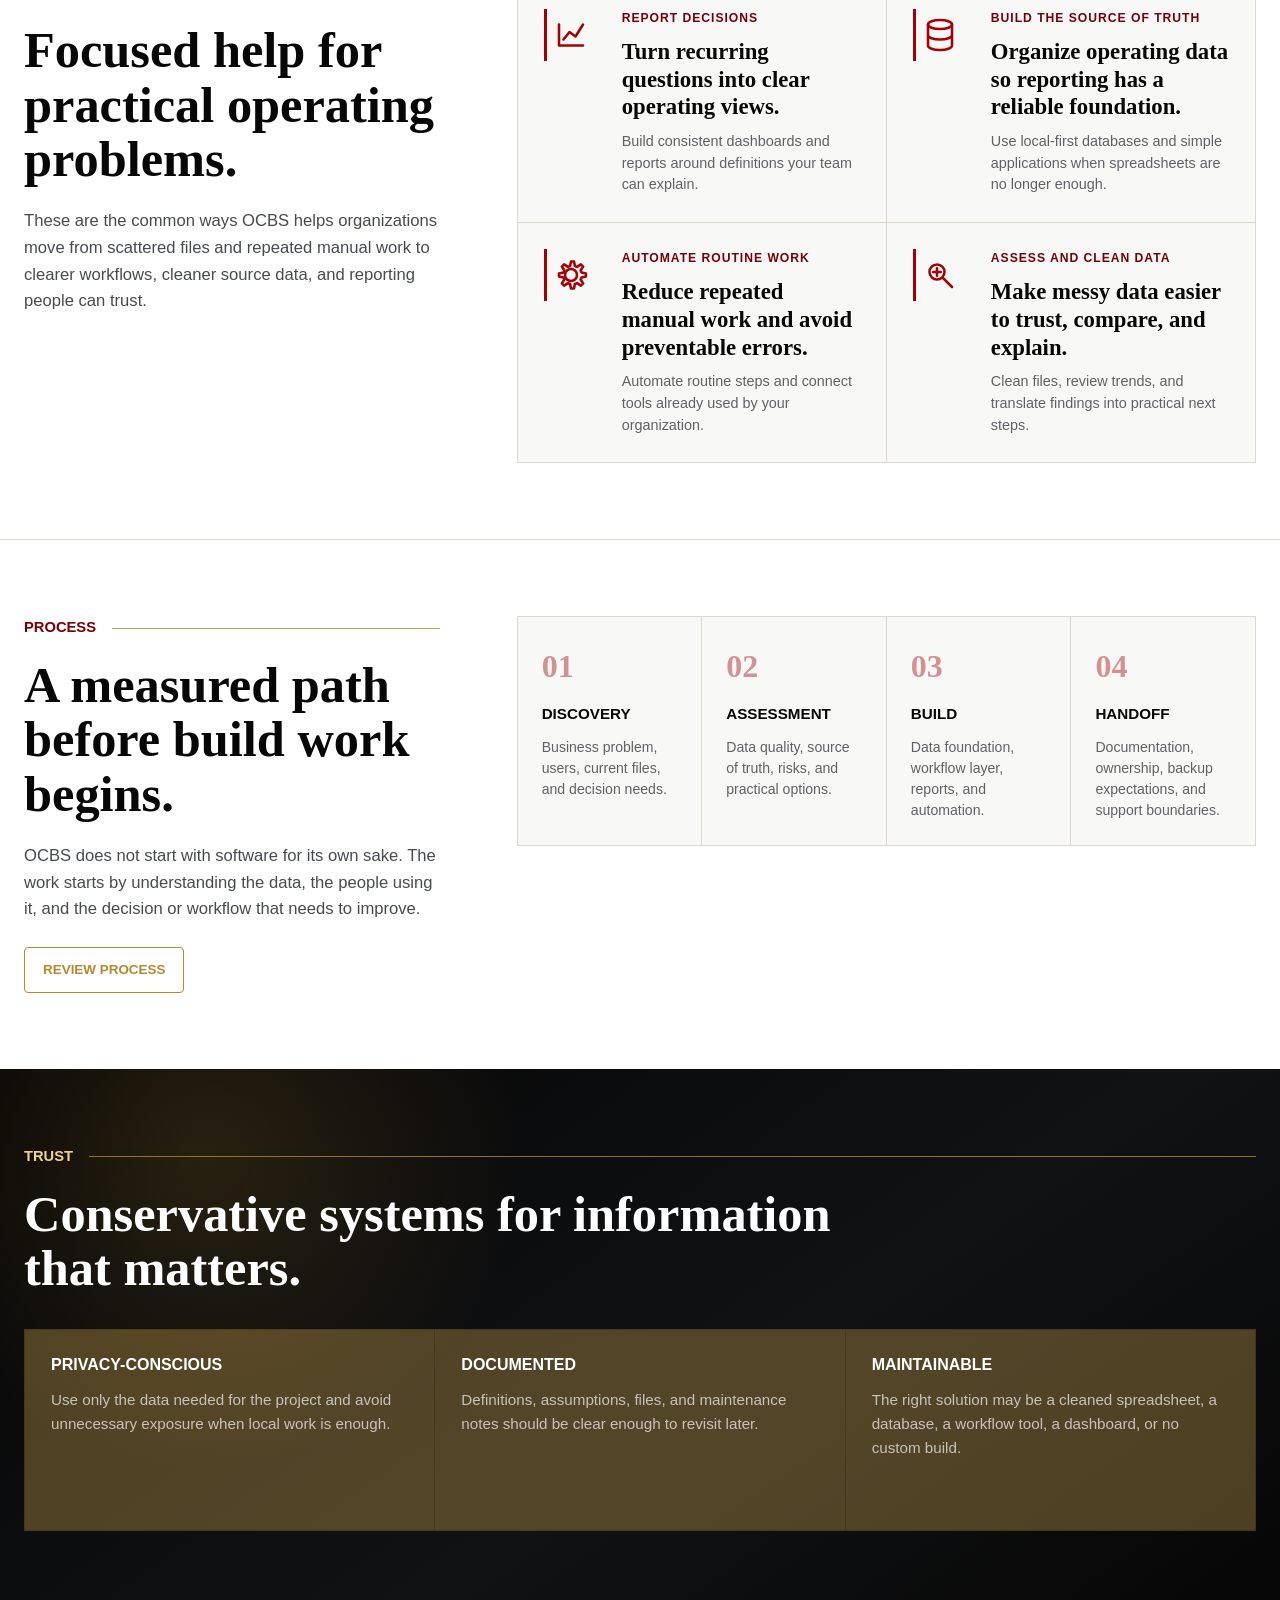
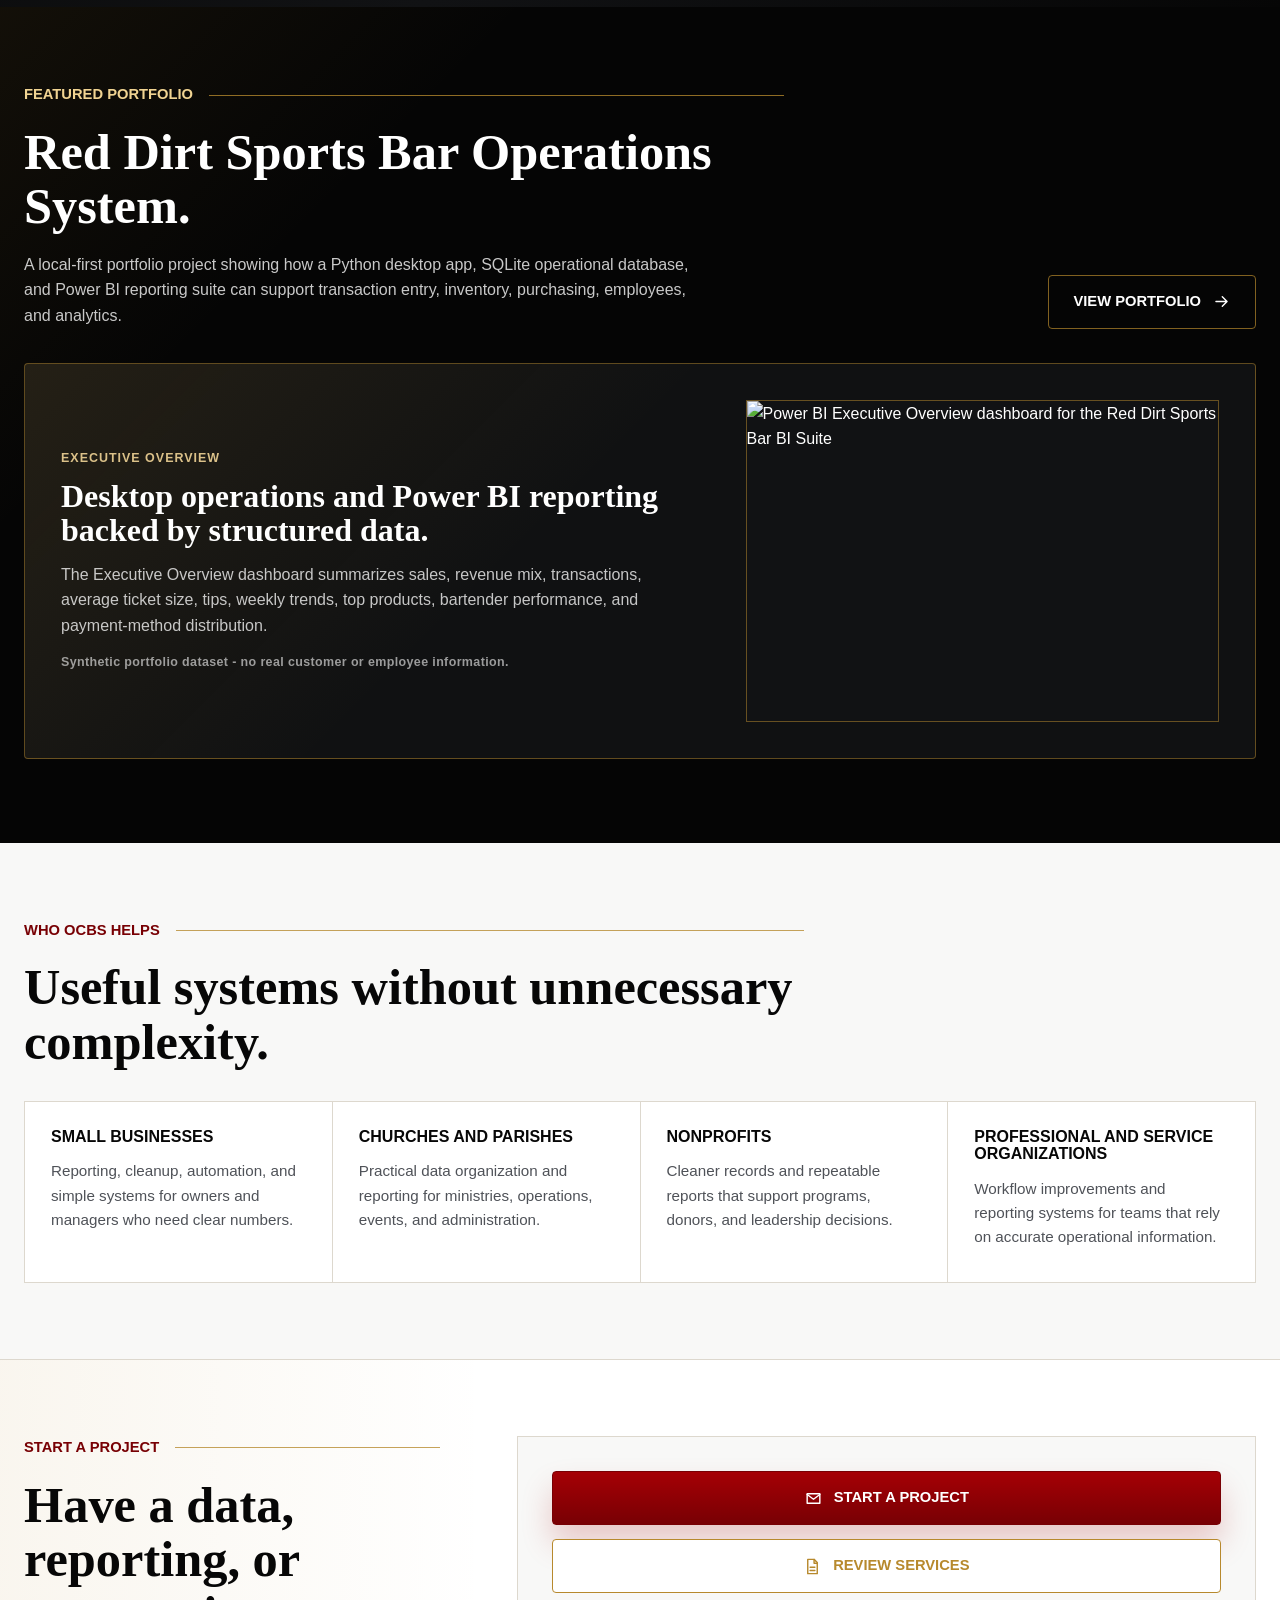
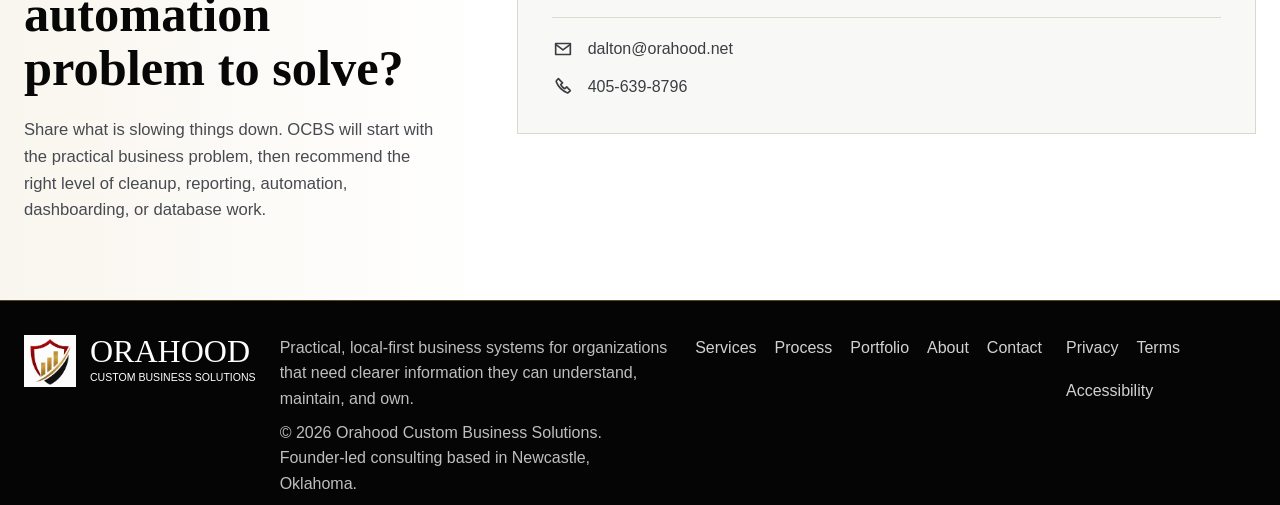
==== commit 885f3f43: "Add Microsoft Clarity tracking" ====
--- a/index.html
+++ b/index.html
@@ -1,9 +1,26 @@
 <!DOCTYPE html>
 <html lang="en">
   <head>
+    <!-- Google tag (gtag.js) -->
+    <script async src="https://www.googletagmanager.com/gtag/js?id=G-BSWL8F50F0"></script>
+    <script>
+      window.dataLayer = window.dataLayer || [];
+      function gtag(){dataLayer.push(arguments);}
+      gtag('js', new Date());
+
+      gtag('config', 'G-BSWL8F50F0');
+    </script>
+    <!-- Microsoft Clarity -->
+    <script type="text/javascript">
+      (function(c,l,a,r,i,t,y){
+          c[a]=c[a]||function(){(c[a].q=c[a].q||[]).push(arguments)};
+          t=l.createElement(r);t.async=1;t.src="https://www.clarity.ms/tag/"+i;
+          y=l.getElementsByTagName(r)[0];y.parentNode.insertBefore(t,y);
+      })(window, document, "clarity", "script", "xm15tycycx");
+    </script>
     <meta charset="utf-8">
     <meta name="viewport" content="width=device-width, initial-scale=1">
-    <meta http-equiv="Content-Security-Policy" content="default-src 'self'; base-uri 'self'; object-src 'none'; script-src 'self' 'sha256-cpHYPZPGmISMK6CmU9kjs5+MxILZZfV61/QCoM1B9Bw='; style-src 'self'; img-src 'self' data: https:; media-src 'self'; font-src 'self'; connect-src 'self' https://formspree.io; form-action 'self' https://formspree.io; manifest-src 'self'; worker-src 'none'">
+    <meta http-equiv="Content-Security-Policy" content="default-src 'self'; base-uri 'self'; object-src 'none'; script-src 'self' https://www.googletagmanager.com https://www.clarity.ms 'sha256-cpHYPZPGmISMK6CmU9kjs5+MxILZZfV61/QCoM1B9Bw=' 'sha256-DachWOae9p/rWuA9HHnBB2GF1Fl5F9bcha4+wbW97U8=' 'sha256-8V3C7sg7ZZxR3wuHJO6VIJ8xq9uNoQI+qnGS3Hl+88U='; style-src 'self'; img-src 'self' data: https:; media-src 'self'; font-src 'self'; connect-src 'self' https://formspree.io https://www.googletagmanager.com https://www.google-analytics.com https://*.google-analytics.com https://stats.g.doubleclick.net https://*.clarity.ms https://c.bing.com; form-action 'self' https://formspree.io; manifest-src 'self'; worker-src 'none'">
     <meta name="referrer" content="strict-origin-when-cross-origin">
     <title>Orahood Custom Business Solutions</title>
     <meta name="description" content="Orahood Custom Business Solutions helps Oklahoma organizations with data cleanup, dashboards, analytics, automation, reporting, and practical consulting.">
